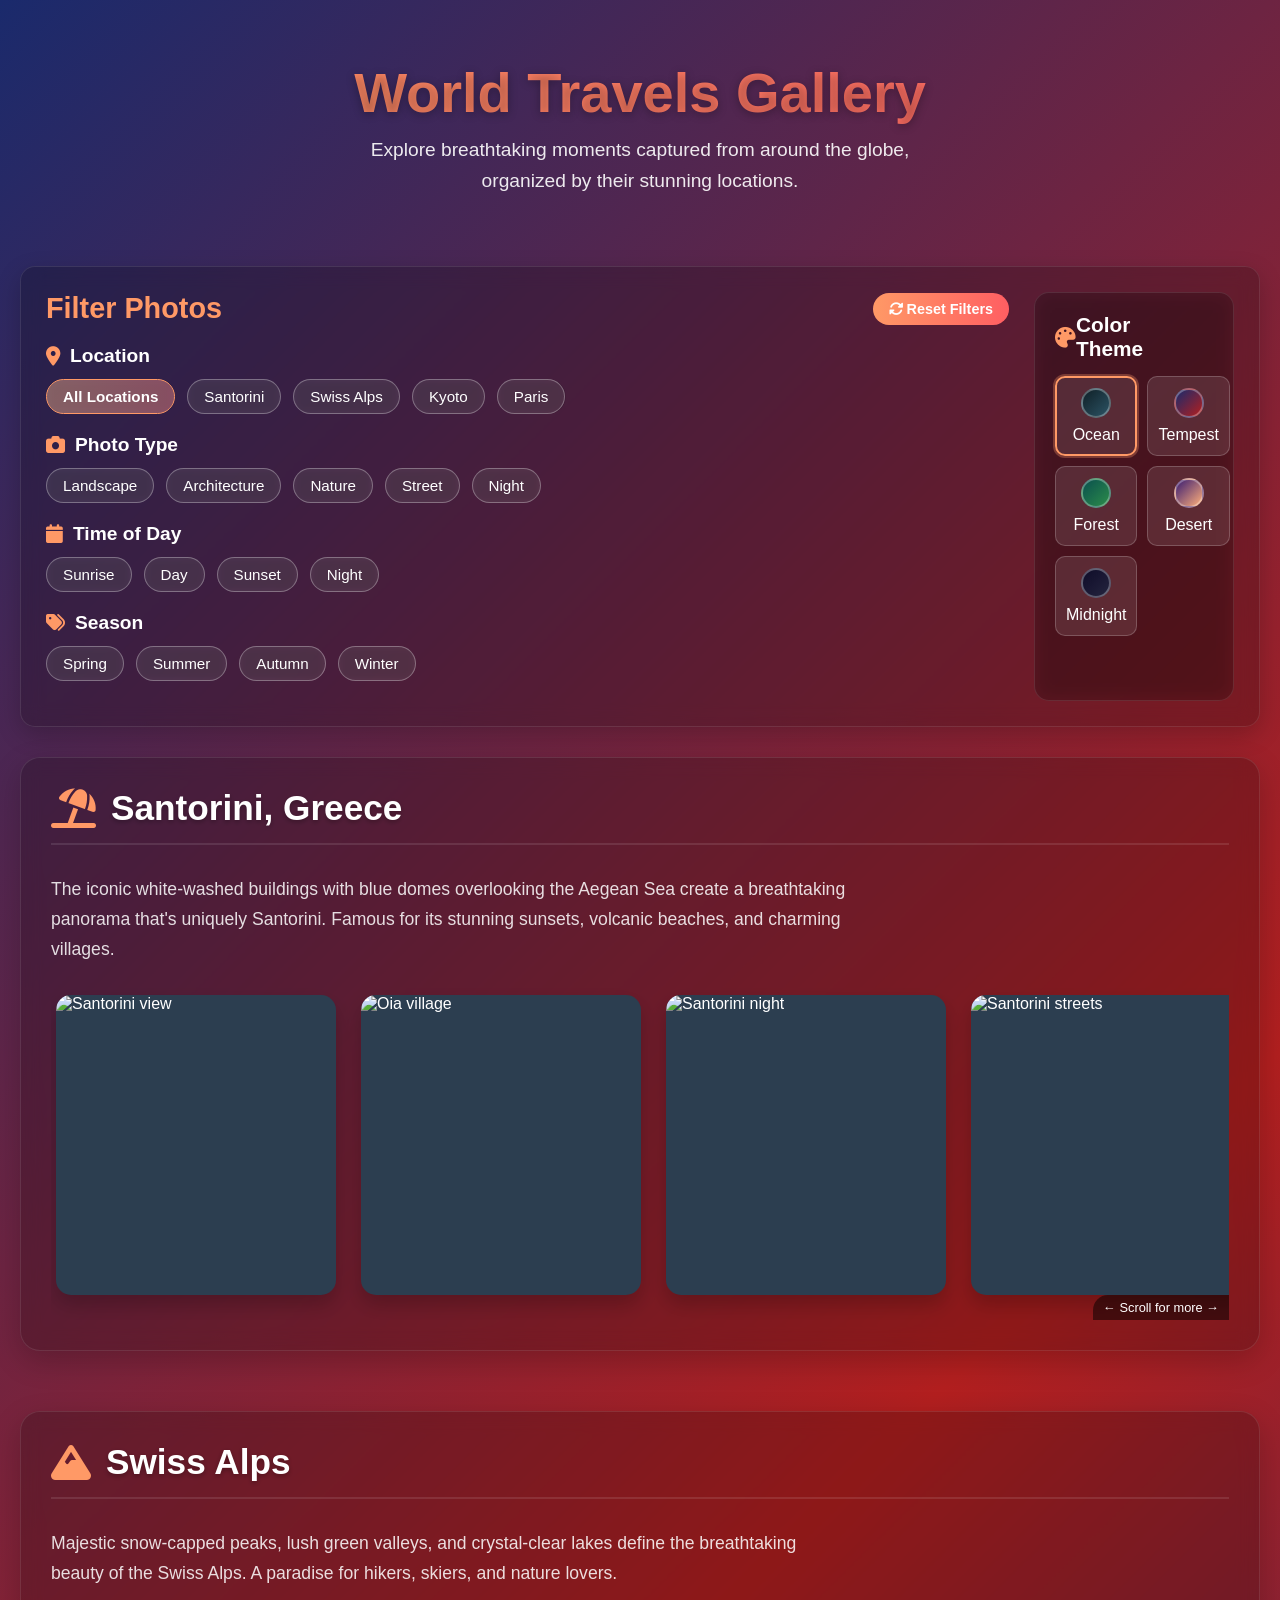
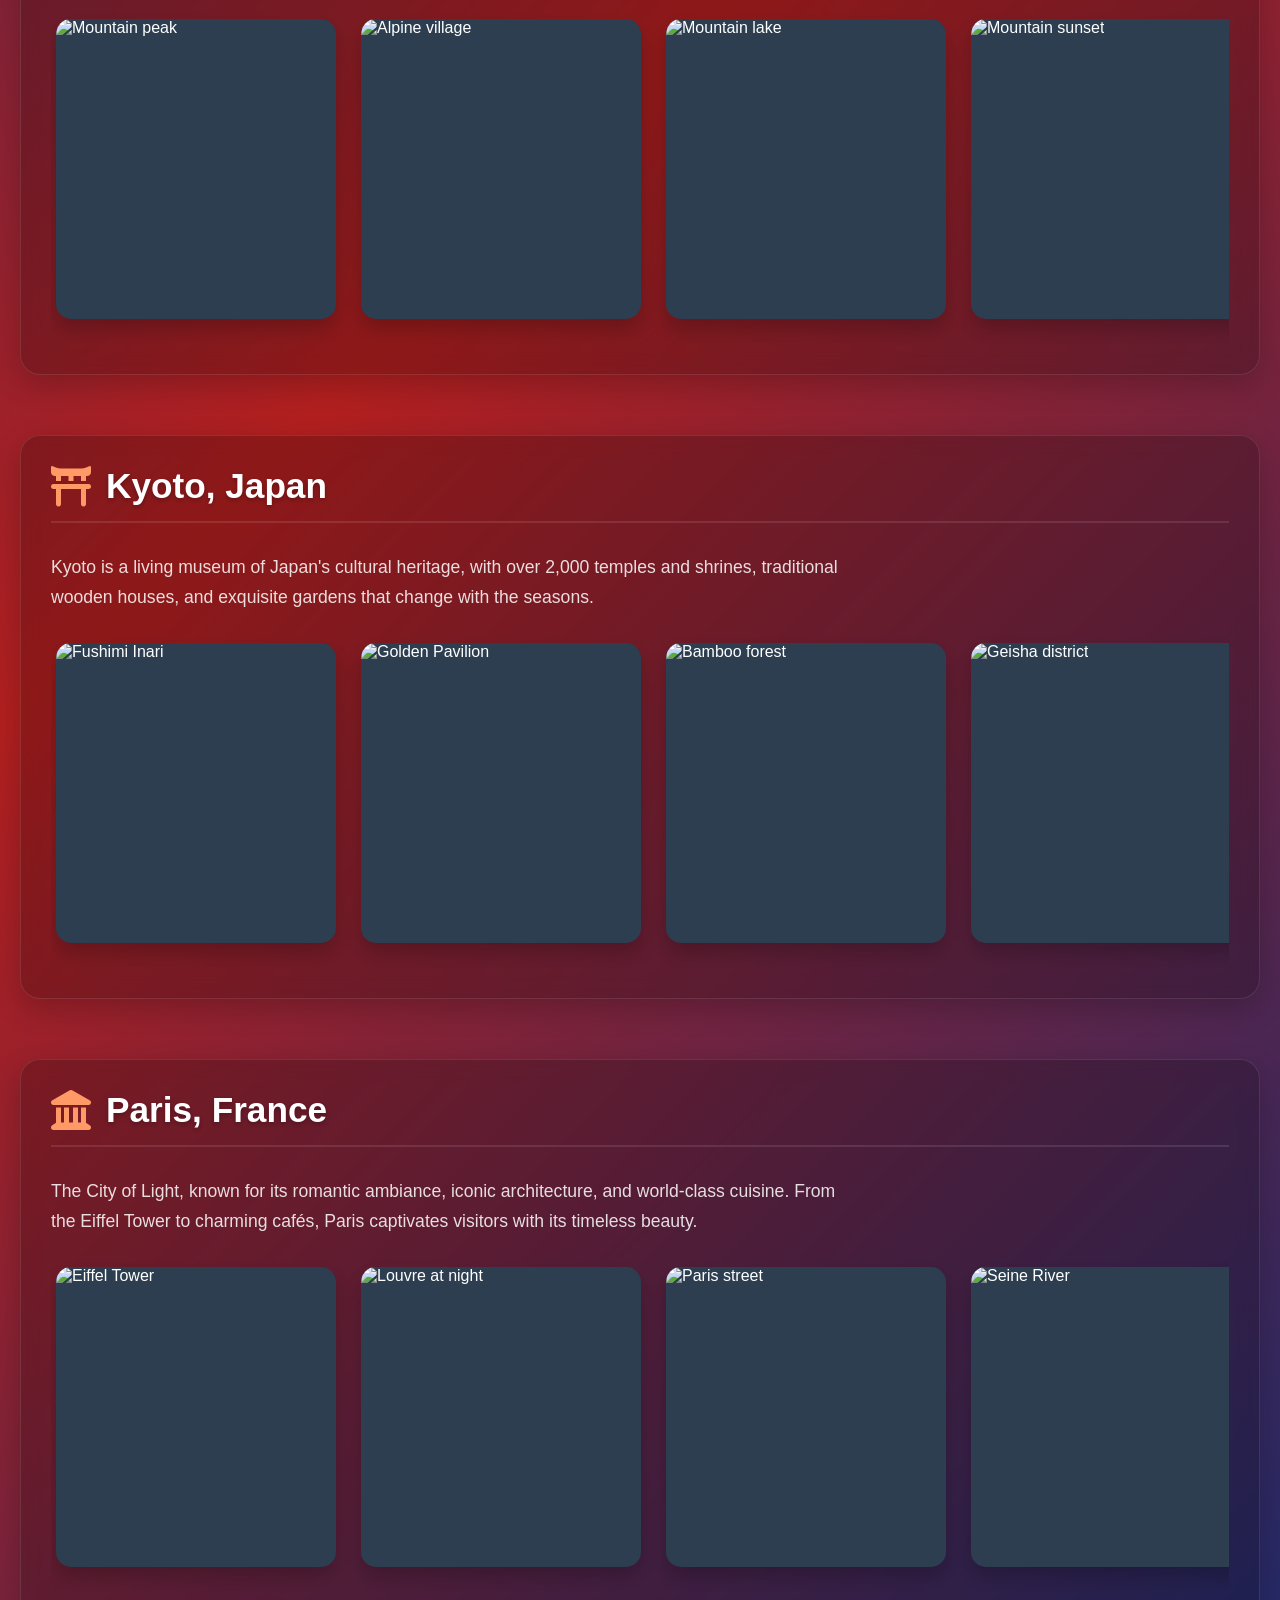
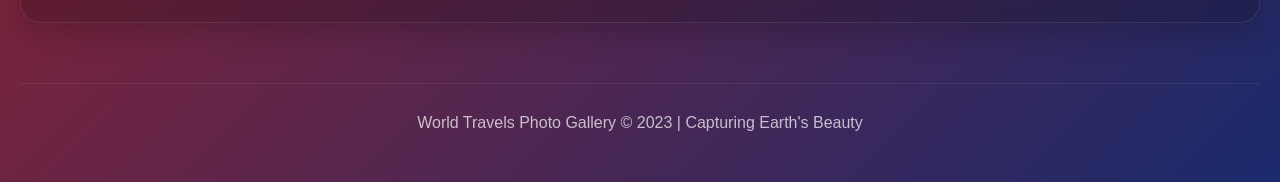
==== gallery.html @ e9b31f9f "Add files via upload" ====
<!DOCTYPE html>
<html lang="en">
<head>
    <meta charset="UTF-8">
    <meta name="viewport" content="width=device-width, initial-scale=1.0">
    <title>World Travels Photo Gallery</title>
    <link rel="stylesheet" href="https://cdnjs.cloudflare.com/ajax/libs/font-awesome/6.4.0/css/all.min.css">
    <style>
        * {
            margin: 0;
            padding: 0;
            box-sizing: border-box;
            font-family: 'Segoe UI', Tahoma, Geneva, Verdana, sans-serif;
        }
        
        body {
            background: linear-gradient(135deg, #1a2a6c, #b21f1f, #1a2a6c);
            color: #fff;
            min-height: 100vh;
            padding: 20px;
            transition: background 0.5s ease;
        }
        
        .container {
            max-width: 1400px;
            margin: 0 auto;
        }
        
        header {
            text-align: center;
            padding: 40px 0;
            position: relative;
        }
        
        h1 {
            font-size: 3.5rem;
            text-shadow: 0 2px 10px rgba(0,0,0,0.3);
            margin-bottom: 10px;
            background: linear-gradient(to right, #ff9966, #ff5e62);
            -webkit-background-clip: text;
            background-clip: text;
            color: transparent;
            transition: background 0.5s ease;
        }
        
        .subtitle {
            font-size: 1.2rem;
            opacity: 0.9;
            max-width: 600px;
            margin: 0 auto 30px;
            line-height: 1.6;
        }
        
        .filter-panel {
            background: rgba(0, 0, 0, 0.2);
            border-radius: 15px;
            padding: 25px;
            margin-bottom: 30px;
            backdrop-filter: blur(10px);
            box-shadow: 0 8px 25px rgba(0,0,0,0.2);
            border: 1px solid rgba(255,255,255,0.1);
            display: grid;
            grid-template-columns: 1fr auto;
            gap: 25px;
        }
        
        .filter-header {
            display: flex;
            justify-content: space-between;
            align-items: center;
            margin-bottom: 20px;
            grid-column: 1 / -1;
        }
        
        .filter-header h2 {
            font-size: 1.8rem;
            color: #ff9966;
            transition: color 0.5s ease;
        }
        
        .reset-btn {
            background: linear-gradient(to right, #ff9966, #ff5e62);
            border: none;
            color: white;
            padding: 8px 16px;
            border-radius: 20px;
            cursor: pointer;
            transition: all 0.3s ease;
            font-size: 0.9rem;
            font-weight: 600;
            transition: background 0.5s ease;
        }
        
        .reset-btn:hover {
            transform: translateY(-2px);
            box-shadow: 0 5px 15px rgba(0,0,0,0.2);
        }
        
        .filter-group {
            margin-bottom: 20px;
        }
        
        .filter-group h3 {
            font-size: 1.2rem;
            margin-bottom: 12px;
            display: flex;
            align-items: center;
        }
        
        .filter-group h3 i {
            margin-right: 10px;
            color: #ff9966;
            transition: color 0.5s ease;
        }
        
        .filter-options {
            display: flex;
            flex-wrap: wrap;
            gap: 12px;
        }
        
        .filter-btn {
            background: rgba(255, 255, 255, 0.1);
            border: 1px solid rgba(255, 255, 255, 0.3);
            color: white;
            padding: 8px 16px;
            border-radius: 20px;
            cursor: pointer;
            transition: all 0.3s ease;
            font-size: 0.95rem;
            backdrop-filter: blur(5px);
            position: relative;
            overflow: hidden;
        }
        
        .filter-btn::after {
            content: '';
            position: absolute;
            top: 0;
            left: 0;
            width: 100%;
            height: 100%;
            background: linear-gradient(to right, #ff9966, #ff5e62);
            opacity: 0;
            transition: opacity 0.3s ease;
            z-index: -1;
        }
        
        .filter-btn:hover {
            transform: translateY(-2px);
            box-shadow: 0 5px 15px rgba(0,0,0,0.2);
        }
        
        .filter-btn.active {
            background: rgba(255, 255, 255, 0.2);
            font-weight: 600;
            border: 1px solid #ff9966;
        }
        
        .filter-btn.active::after {
            opacity: 0.3;
        }
        
        .gallery-section {
            margin-bottom: 60px;
            background: rgba(0, 0, 0, 0.2);
            border-radius: 20px;
            padding: 30px;
            backdrop-filter: blur(10px);
            box-shadow: 0 10px 30px rgba(0,0,0,0.2);
            border: 1px solid rgba(255,255,255,0.1);
        }
        
        .section-header {
            display: flex;
            align-items: center;
            margin-bottom: 30px;
            padding-bottom: 15px;
            border-bottom: 2px solid rgba(255,255,255,0.1);
        }
        
        .location-icon {
            font-size: 2.5rem;
            margin-right: 15px;
            color: #ff9966;
            transition: color 0.5s ease;
        }
        
        .location-title {
            font-size: 2.2rem;
            font-weight: 600;
            text-shadow: 0 2px 5px rgba(0,0,0,0.3);
        }
        
        .location-description {
            font-size: 1.1rem;
            opacity: 0.85;
            line-height: 1.7;
            max-width: 800px;
            margin-bottom: 20px;
        }
        
        .gallery-container {
            position: relative;
        }
        
        .gallery-scroller {
            display: flex;
            overflow-x: auto;
            gap: 25px;
            padding: 10px 5px 25px;
            scrollbar-width: thin;
            scrollbar-color: rgba(255,255,255,0.3) transparent;
        }
        
        .gallery-scroller::-webkit-scrollbar {
            height: 8px;
        }
        
        .gallery-scroller::-webkit-scrollbar-thumb {
            background: rgba(255,255,255,0.3);
            border-radius: 4px;
        }
        
        .gallery-scroller::-webkit-scrollbar-track {
            background: transparent;
        }
        
        .scroll-hint {
            position: absolute;
            right: 0;
            bottom: 0;
            background: rgba(0,0,0,0.5);
            padding: 5px 10px;
            border-radius: 15px 0 0 0;
            font-size: 0.8rem;
            display: none;
            animation: pulse 2s infinite;
        }
        
        @keyframes pulse {
            0% { opacity: 0.5; }
            50% { opacity: 1; }
            100% { opacity: 0.5; }
        }
        
        .photo-card {
            border-radius: 15px;
            overflow: hidden;
            position: relative;
            box-shadow: 0 10px 20px rgba(0,0,0,0.2);
            transition: all 0.4s ease;
            height: 300px;
            min-width: 280px;
            background: #2c3e50;
            flex-shrink: 0;
        }
        
        .photo-card:hover {
            transform: translateY(-10px) scale(1.02);
            box-shadow: 0 15px 30px rgba(0,0,0,0.3);
        }
        
        .photo-card img {
            width: 100%;
            height: 100%;
            object-fit: cover;
            transition: transform 0.5s ease;
        }
        
        .photo-card:hover img {
            transform: scale(1.1);
        }
        
        .photo-info {
            position: absolute;
            bottom: 0;
            left: 0;
            right: 0;
            background: rgba(0, 0, 0, 0.7);
            padding: 15px;
            transform: translateY(100%);
            transition: transform 0.3s ease;
            backdrop-filter: blur(5px);
        }
        
        .photo-card:hover .photo-info {
            transform: translateY(0);
        }
        
        .photo-title {
            font-size: 1.2rem;
            margin-bottom: 5px;
            color: #ff9966;
            transition: color 0.5s ease;
        }
        
        .photo-date {
            font-size: 0.9rem;
            opacity: 0.8;
            margin-bottom: 8px;
        }
        
        .photo-tags {
            display: flex;
            flex-wrap: wrap;
            gap: 6px;
            margin-top: 8px;
        }
        
        .photo-tag {
            background: rgba(255, 153, 102, 0.2);
            padding: 4px 8px;
            border-radius: 12px;
            font-size: 0.8rem;
            transition: background 0.5s ease;
        }
        
        .empty-message {
            text-align: center;
            padding: 50px;
            font-size: 1.2rem;
            opacity: 0.7;
            grid-column: 1 / -1;
        }
        
        footer {
            text-align: center;
            padding: 30px 0;
            font-size: 1rem;
            opacity: 0.7;
            border-top: 1px solid rgba(255,255,255,0.1);
            margin-top: 40px;
        }
        
        /* Theme Control Styles */
        .theme-control {
            background: rgba(0, 0, 0, 0.15);
            border-radius: 15px;
            padding: 20px;
            backdrop-filter: blur(10px);
            border: 1px solid rgba(255,255,255,0.1);
            width: 200px;
        }
        
        .theme-header {
            display: flex;
            align-items: center;
            margin-bottom: 15px;
        }
        
        .theme-header h3 {
            font-size: 1.3rem;
            margin-right: 10px;
        }
        
        .theme-header i {
            color: #ff9966;
            font-size: 1.3rem;
            transition: color 0.5s ease;
        }
        
        .theme-options {
            display: grid;
            grid-template-columns: repeat(2, 1fr);
            gap: 10px;
        }
        
        .theme-btn {
            display: flex;
            flex-direction: column;
            align-items: center;
            justify-content: center;
            background: rgba(255, 255, 255, 0.1);
            border: 1px solid rgba(255, 255, 255, 0.2);
            border-radius: 10px;
            padding: 10px;
            cursor: pointer;
            transition: all 0.3s ease;
            height: 80px;
            text-align: center;
        }
        
        .theme-btn:hover {
            transform: translateY(-3px);
            box-shadow: 0 5px 15px rgba(0,0,0,0.2);
        }
        
        .theme-btn.active {
            border: 2px solid #ff9966;
            box-shadow: 0 0 0 2px rgba(255, 153, 102, 0.3);
        }
        
        .theme-preview {
            width: 30px;
            height: 30px;
            border-radius: 50%;
            margin-bottom: 8px;
            border: 2px solid rgba(255,255,255,0.3);
        }
        
        /* Theme Colors */
        .theme-tempest .theme-preview {
            background: linear-gradient(135deg, #1a2a6c, #b21f1f);
        }
        
        .theme-ocean .theme-preview {
            background: linear-gradient(135deg, #0f2027, #2c5364);
        }
        
        .theme-forest .theme-preview {
            background: linear-gradient(135deg, #0a504e, #2c8c4a);
        }
        
        .theme-desert .theme-preview {
            background: linear-gradient(135deg, #3a1c71, #ffaf7b);
        }
        
        .theme-midnight .theme-preview {
            background: linear-gradient(135deg, #0f0c29, #24243e);
        }
        
        /* Theme Styles */
        body.theme-ocean {
            background: linear-gradient(135deg, #0f2027, #203a43, #2c5364);
        }
        
        body.theme-ocean h1 {
            background: linear-gradient(to right, #2193b0, #6dd5ed);
            -webkit-background-clip: text;
            background-clip: text;
        }
        
        body.theme-ocean .reset-btn,
        body.theme-ocean .filter-btn.active,
        body.theme-ocean .theme-btn.active {
            background: linear-gradient(to right, #2193b0, #6dd5ed);
        }
        
        body.theme-ocean .location-icon,
        body.theme-ocean .photo-title,
        body.theme-ocean .filter-header h2,
        body.theme-ocean .filter-group h3 i,
        body.theme-ocean .theme-header i {
            color: #6dd5ed;
        }
        
        body.theme-ocean .photo-tag {
            background: rgba(33, 147, 176, 0.2);
        }
        
        body.theme-forest {
            background: linear-gradient(135deg, #0a504e, #1b6451, #2c8c4a);
        }
        
        body.theme-forest h1 {
            background: linear-gradient(to right, #56ab2f, #a8e063);
            -webkit-background-clip: text;
            background-clip: text;
        }
        
        body.theme-forest .reset-btn,
        body.theme-forest .filter-btn.active,
        body.theme-forest .theme-btn.active {
            background: linear-gradient(to right, #56ab2f, #a8e063);
        }
        
        body.theme-forest .location-icon,
        body.theme-forest .photo-title,
        body.theme-forest .filter-header h2,
        body.theme-forest .filter-group h3 i,
        body.theme-forest .theme-header i {
            color: #a8e063;
        }
        
        body.theme-forest .photo-tag {
            background: rgba(86, 171, 47, 0.2);
        }
        
        body.theme-desert {
            background: linear-gradient(135deg, #3a1c71, #d76d77, #ffaf7b);
        }
        
        body.theme-desert h1 {
            background: linear-gradient(to right, #d76d77, #ffaf7b);
            -webkit-background-clip: text;
            background-clip: text;
        }
        
        body.theme-desert .reset-btn,
        body.theme-desert .filter-btn.active,
        body.theme-desert .theme-btn.active {
            background: linear-gradient(to right, #d76d77, #ffaf7b);
        }
        
        body.theme-desert .location-icon,
        body.theme-desert .photo-title,
        body.theme-desert .filter-header h2,
        body.theme-desert .filter-group h3 i,
        body.theme-desert .theme-header i {
            color: #ffaf7b;
        }
        
        body.theme-desert .photo-tag {
            background: rgba(215, 109, 119, 0.2);
        }
        
        body.theme-midnight {
            background: linear-gradient(135deg, #0f0c29, #302b63, #24243e);
        }
        
        body.theme-midnight h1 {
            background: linear-gradient(to right, #8e2de2, #4a00e0);
            -webkit-background-clip: text;
            background-clip: text;
        }
        
        body.theme-midnight .reset-btn,
        body.theme-midnight .filter-btn.active,
        body.theme-midnight .theme-btn.active {
            background: linear-gradient(to right, #8e2de2, #4a00e0);
        }
        
        body.theme-midnight .location-icon,
        body.theme-midnight .photo-title,
        body.theme-midnight .filter-header h2,
        body.theme-midnight .filter-group h3 i,
        body.theme-midnight .theme-header i {
            color: #8e2de2;
        }
        
        body.theme-midnight .photo-tag {
            background: rgba(142, 45, 226, 0.2);
        }
        
        @media (max-width: 768px) {
            .gallery-grid {
                grid-template-columns: repeat(auto-fill, minmax(220px, 1fr));
            }
            
            h1 {
                font-size: 2.5rem;
            }
            
            .location-title {
                font-size: 1.8rem;
            }
            
            .filter-panel {
                grid-template-columns: 1fr;
            }
            
            .theme-control {
                width: 100%;
            }
        }
        
        @media (max-width: 480px) {
            .filter-options {
                flex-direction: column;
            }
            
            .filter-btn {
                width: 100%;
            }
            
            .theme-options {
                grid-template-columns: 1fr;
            }
        }
    </style>
</head>
<body class="theme-tempest">
    <div class="container">
        <header>
            <h1>World Travels Gallery</h1>
            <p class="subtitle">Explore breathtaking moments captured from around the globe, organized by their stunning locations.</p>
        </header>
        
        <div class="filter-panel">
            <div class="filter-content">
                <div class="filter-header">
                    <h2>Filter Photos</h2>
                    <button class="reset-btn" id="resetFilters">
                        <i class="fas fa-sync-alt"></i> Reset Filters
                    </button>
                </div>
                
                <div class="filter-group">
                    <h3><i class="fas fa-map-marker-alt"></i> Location</h3>
                    <div class="filter-options" id="locationFilters">
                        <button class="filter-btn active" data-filter="all">All Locations</button>
                        <button class="filter-btn" data-filter="santorini">Santorini</button>
                        <button class="filter-btn" data-filter="alps">Swiss Alps</button>
                        <button class="filter-btn" data-filter="kyoto">Kyoto</button>
                        <button class="filter-btn" data-filter="paris">Paris</button>
                    </div>
                </div>
                
                <div class="filter-group">
                    <h3><i class="fas fa-camera"></i> Photo Type</h3>
                    <div class="filter-options" id="typeFilters">
                        <button class="filter-btn" data-filter="landscape">Landscape</button>
                        <button class="filter-btn" data-filter="architecture">Architecture</button>
                        <button class="filter-btn" data-filter="nature">Nature</button>
                        <button class="filter-btn" data-filter="street">Street</button>
                        <button class="filter-btn" data-filter="night">Night</button>
                    </div>
                </div>
                
                <div class="filter-group">
                    <h3><i class="fas fa-calendar"></i> Time of Day</h3>
                    <div class="filter-options" id="timeFilters">
                        <button class="filter-btn" data-filter="sunrise">Sunrise</button>
                        <button class="filter-btn" data-filter="day">Day</button>
                        <button class="filter-btn" data-filter="sunset">Sunset</button>
                        <button class="filter-btn" data-filter="night">Night</button>
                    </div>
                </div>
                
                <div class="filter-group">
                    <h3><i class="fas fa-tags"></i> Season</h3>
                    <div class="filter-options" id="seasonFilters">
                        <button class="filter-btn" data-filter="spring">Spring</button>
                        <button class="filter-btn" data-filter="summer">Summer</button>
                        <button class="filter-btn" data-filter="autumn">Autumn</button>
                        <button class="filter-btn" data-filter="winter">Winter</button>
                    </div>
                </div>
            </div>
            
            <!-- Theme Control -->
            <div class="theme-control">
                <div class="theme-header">
                    <i class="fas fa-palette"></i>
                    <h3>Color Theme</h3>
                </div>
                <div class="theme-options">
                    <div class="theme-btn theme-ocean active" data-theme="ocean">
                        <div class="theme-preview"></div>
                        <span>Ocean</span>
                    </div>
                    <div class="theme-btn theme-tempest" data-theme="tempest">
                        <div class="theme-preview"></div>
                        <span>Tempest</span>
                    </div>
                    <div class="theme-btn theme-forest" data-theme="forest">
                        <div class="theme-preview"></div>
                        <span>Forest</span>
                    </div>
                    <div class="theme-btn theme-desert" data-theme="desert">
                        <div class="theme-preview"></div>
                        <span>Desert</span>
                    </div>
                    <div class="theme-btn theme-midnight" data-theme="midnight">
                        <div class="theme-preview"></div>
                        <span>Midnight</span>
                    </div>
                </div>
            </div>
        </div>
        
        <main>
            <!-- Santorini Section -->
            <section class="gallery-section" id="santorini">
                <div class="section-header">
                    <i class="fas fa-umbrella-beach location-icon"></i>
                    <h2 class="location-title">Santorini, Greece</h2>
                </div>
                <p class="location-description">The iconic white-washed buildings with blue domes overlooking the Aegean Sea create a breathtaking panorama that's uniquely Santorini. Famous for its stunning sunsets, volcanic beaches, and charming villages.</p>
                
                <div class="gallery-container">
                    <div class="gallery-scroller">
                        <div class="photo-card" data-location="santorini" data-type="landscape" data-time="sunset" data-season="summer">
                            <img src="https://images.unsplash.com/photo-1536816579748-4ecb3f03d72a?ixlib=rb-4.0.3&auto=format&fit=crop&w=800&q=80" alt="Santorini view">
                            <div class="photo-info">
                                <h3 class="photo-title">Caldera View</h3>
                                <p class="photo-date">June 12, 2023</p>
                                <div class="photo-tags">
                                    <span class="photo-tag">Landscape</span>
                                    <span class="photo-tag">Sunset</span>
                                    <span class="photo-tag">Summer</span>
                                </div>
                            </div>
                        </div>
                        
                        <div class="photo-card" data-location="santorini" data-type="architecture" data-time="day" data-season="summer">
                            <img src="https://images.unsplash.com/photo-1507501336603-6e31db2be093?ixlib=rb-4.0.3&auto=format&fit=crop&w=800&q=80" alt="Oia village">
                            <div class="photo-info">
                                <h3 class="photo-title">Oia Village</h3>
                                <p class="photo-date">June 13, 2023</p>
                                <div class="photo-tags">
                                    <span class="photo-tag">Architecture</span>
                                    <span class="photo-tag">Day</span>
                                    <span class="photo-tag">Summer</span>
                                </div>
                            </div>
                        </div>
                        
                        <div class="photo-card" data-location="santorini" data-type="landscape" data-time="night" data-season="summer">
                            <img src="https://images.unsplash.com/photo-1565772838491-cbeb32f6a389?ixlib=rb-4.0.3&auto=format&fit=crop&w=800&q=80" alt="Santorini night">
                            <div class="photo-info">
                                <h3 class="photo-title">Night Lights</h3>
                                <p class="photo-date">June 14, 2023</p>
                                <div class="photo-tags">
                                    <span class="photo-tag">Landscape</span>
                                    <span class="photo-tag">Night</span>
                                    <span class="photo-tag">Summer</span>
                                </div>
                            </div>
                        </div>
                        
                        <div class="photo-card" data-location="santorini" data-type="street" data-time="day" data-season="summer">
                            <img src="https://images.unsplash.com/photo-1570077188670-e3a8d69ac5ff?ixlib=rb-4.0.3&auto=format&fit=crop&w=800&q=80" alt="Santorini streets">
                            <div class="photo-info">
                                <h3 class="photo-title">Blue Domes</h3>
                                <p class="photo-date">June 15, 2023</p>
                                <div class="photo-tags">
                                    <span class="photo-tag">Street</span>
                                    <span class="photo-tag">Day</span>
                                    <span class="photo-tag">Summer</span>
                                </div>
                            </div>
                        </div>
                        
                        <div class="photo-card" data-location="santorini" data-type="landscape" data-time="sunset" data-season="summer">
                            <img src="https://images.unsplash.com/photo-1591273536204-112b3d1bcd9e?ixlib=rb-4.0.3&auto=format&fit=crop&w=800&q=80" alt="Santorini sunset">
                            <div class="photo-info">
                                <h3 class="photo-title">Golden Hour</h3>
                                <p class="photo-date">June 16, 2023</p>
                                <div class="photo-tags">
                                    <span class="photo-tag">Landscape</span>
                                    <span class="photo-tag">Sunset</span>
                                    <span class="photo-tag">Summer</span>
                                </div>
                            </div>
                        </div>
                        
                        <div class="photo-card" data-location="santorini" data-type="nature" data-time="day" data-season="summer">
                            <img src="https://images.unsplash.com/photo-1580502304784-8985b7eb7260?ixlib=rb-4.0.3&auto=format&fit=crop&w=800&q=80" alt="Santorini beach">
                            <div class="photo-info">
                                <h3 class="photo-title">Red Beach</h3>
                                <p class="photo-date">June 17, 2023</p>
                                <div class="photo-tags">
                                    <span class="photo-tag">Nature</span>
                                    <span class="photo-tag">Day</span>
                                    <span class="photo-tag">Summer</span>
                                </div>
                            </div>
                        </div>
                    </div>
                    <div class="scroll-hint">← Scroll for more →</div>
                </div>
            </section>
            
            <!-- Swiss Alps Section -->
            <section class="gallery-section" id="alps">
                <div class="section-header">
                    <i class="fas fa-mountain location-icon"></i>
                    <h2 class="location-title">Swiss Alps</h2>
                </div>
                <p class="location-description">Majestic snow-capped peaks, lush green valleys, and crystal-clear lakes define the breathtaking beauty of the Swiss Alps. A paradise for hikers, skiers, and nature lovers.</p>
                
                <div class="gallery-container">
                    <div class="gallery-scroller">
                        <div class="photo-card" data-location="alps" data-type="nature" data-time="day" data-season="winter">
                            <img src="https://images.unsplash.com/photo-1511884642898-4c92249e20b6?ixlib=rb-4.0.3&auto=format&fit=crop&w=800&q=80" alt="Mountain peak">
                            <div class="photo-info">
                                <h3 class="photo-title">Jungfrau Peak</h3>
                                <p class="photo-date">January 3, 2023</p>
                                <div class="photo-tags">
                                    <span class="photo-tag">Nature</span>
                                    <span class="photo-tag">Day</span>
                                    <span class="photo-tag">Winter</span>
                                </div>
                            </div>
                        </div>
                        
                        <div class="photo-card" data-location="alps" data-type="architecture" data-time="sunrise" data-season="winter">
                            <img src="https://images.unsplash.com/photo-1528728329032-2972f65dfb3d?ixlib=rb-4.0.3&auto=format&fit=crop&w=800&q=80" alt="Alpine village">
                            <div class="photo-info">
                                <h3 class="photo-title">Alpine Village</h3>
                                <p class="photo-date">January 4, 2023</p>
                                <div class="photo-tags">
                                    <span class="photo-tag">Architecture</span>
                                    <span class="photo-tag">Sunrise</span>
                                    <span class="photo-tag">Winter</span>
                                </div>
                            </div>
                        </div>
                        
                        <div class="photo-card" data-location="alps" data-type="landscape" data-time="day" data-season="summer">
                            <img src="https://images.unsplash.com/photo-1506905925346-21bda4d32df4?ixlib=rb-4.0.3&auto=format&fit=crop&w=800&q=80" alt="Mountain lake">
                            <div class="photo-info">
                                <h3 class="photo-title">Lake Reflection</h3>
                                <p class="photo-date">August 5, 2023</p>
                                <div class="photo-tags">
                                    <span class="photo-tag">Landscape</span>
                                    <span class="photo-tag">Day</span>
                                    <span class="photo-tag">Summer</span>
                                </div>
                            </div>
                        </div>
                        
                        <div class="photo-card" data-location="alps" data-type="nature" data-time="sunset" data-season="summer">
                            <img src="https://images.unsplash.com/photo-1519681393784-d120267933ba?ixlib=rb-4.0.3&auto=format&fit=crop&w=800&q=80" alt="Mountain sunset">
                            <div class="photo-info">
                                <h3 class="photo-title">Alpine Sunset</h3>
                                <p class="photo-date">August 6, 2023</p>
                                <div class="photo-tags">
                                    <span class="photo-tag">Nature</span>
                                    <span class="photo-tag">Sunset</span>
                                    <span class="photo-tag">Summer</span>
                                </div>
                            </div>
                        </div>
                    </div>
                </div>
            </section>
            
            <!-- Kyoto Section -->
            <section class="gallery-section" id="kyoto">
                <div class="section-header">
                    <i class="fas fa-torii-gate location-icon"></i>
                    <h2 class="location-title">Kyoto, Japan</h2>
                </div>
                <p class="location-description">Kyoto is a living museum of Japan's cultural heritage, with over 2,000 temples and shrines, traditional wooden houses, and exquisite gardens that change with the seasons.</p>
                
                <div class="gallery-container">
                    <div class="gallery-scroller">
                        <div class="photo-card" data-location="kyoto" data-type="architecture" data-time="day" data-season="spring">
                            <img src="https://images.unsplash.com/photo-1545569341-9eb8b30979d9?ixlib=rb-4.0.3&auto=format&fit=crop&w=800&q=80" alt="Fushimi Inari">
                            <div class="photo-info">
                                <h3 class="photo-title">Fushimi Inari</h3>
                                <p class="photo-date">April 10, 2023</p>
                                <div class="photo-tags">
                                    <span class="photo-tag">Architecture</span>
                                    <span class="photo-tag">Day</span>
                                    <span class="photo-tag">Spring</span>
                                </div>
                            </div>
                        </div>
                        
                        <div class="photo-card" data-location="kyoto" data-type="architecture" data-time="day" data-season="autumn">
                            <img src="https://images.unsplash.com/photo-1593692909680-1e6a16a70982?ixlib=rb-4.0.3&auto=format&fit=crop&w=800&q=80" alt="Golden Pavilion">
                            <div class="photo-info">
                                <h3 class="photo-title">Kinkaku-ji</h3>
                                <p class="photo-date">November 11, 2023</p>
                                <div class="photo-tags">
                                    <span class="photo-tag">Architecture</span>
                                    <span class="photo-tag">Day</span>
                                    <span class="photo-tag">Autumn</span>
                                </div>
                            </div>
                        </div>
                        
                        <div class="photo-card" data-location="kyoto" data-type="nature" data-time="day" data-season="spring">
                            <img src="https://images.unsplash.com/photo-1542662565-7e4b66bae529?ixlib=rb-4.0.3&auto=format&fit=crop&w=800&q=80" alt="Bamboo forest">
                            <div class="photo-info">
                                <h3 class="photo-title">Arashiyama Bamboo</h3>
                                <p class="photo-date">April 12, 2023</p>
                                <div class="photo-tags">
                                    <span class="photo-tag">Nature</span>
                                    <span class="photo-tag">Day</span>
                                    <span class="photo-tag">Spring</span>
                                </div>
                            </div>
                        </div>
                        
                        <div class="photo-card" data-location="kyoto" data-type="street" data-time="night" data-season="spring">
                            <img src="https://images.unsplash.com/photo-1576675466969-38eeae4b41d3?ixlib=rb-4.0.3&auto=format&fit=crop&w=800&q=80" alt="Geisha district">
                            <div class="photo-info">
                                <h3 class="photo-title">Gion District</h3>
                                <p class="photo-date">April 13, 2023</p>
                                <div class="photo-tags">
                                    <span class="photo-tag">Street</span>
                                    <span class="photo-tag">Night</span>
                                    <span class="photo-tag">Spring</span>
                                </div>
                            </div>
                        </div>
                        
                        <div class="photo-card" data-location="kyoto" data-type="nature" data-time="day" data-season="winter">
                            <img src="https://images.unsplash.com/photo-1513407030348-c983a97b98d8?ixlib=rb-4.0.3&auto=format&fit=crop&w=800&q=80" alt="Snow temple">
                            <div class="photo-info">
                                <h3 class="photo-title">Snow Temple</h3>
                                <p class="photo-date">January 15, 2023</p>
                                <div class="photo-tags">
                                    <span class="photo-tag">Nature</span>
                                    <span class="photo-tag">Day</span>
                                    <span class="photo-tag">Winter</span>
                                </div>
                            </div>
                        </div>
                    </div>
                </div>
            </section>
            
            <!-- Paris Section -->
            <section class="gallery-section" id="paris">
                <div class="section-header">
                    <i class="fas fa-landmark location-icon"></i>
                    <h2 class="location-title">Paris, France</h2>
                </div>
                <p class="location-description">The City of Light, known for its romantic ambiance, iconic architecture, and world-class cuisine. From the Eiffel Tower to charming cafés, Paris captivates visitors with its timeless beauty.</p>
                
                <div class="gallery-container">
                    <div class="gallery-scroller">
                        <div class="photo-card" data-location="paris" data-type="architecture" data-time="day" data-season="spring">
                            <img src="https://images.unsplash.com/photo-1502602898657-3e91760cbb34?ixlib=rb-4.0.3&auto=format&fit=crop&w=800&q=80" alt="Eiffel Tower">
                            <div class="photo-info">
                                <h3 class="photo-title">Eiffel Tower</h3>
                                <p class="photo-date">May 3, 2023</p>
                                <div class="photo-tags">
                                    <span class="photo-tag">Architecture</span>
                                    <span class="photo-tag">Day</span>
                                    <span class="photo-tag">Spring</span>
                                </div>
                            </div>
                        </div>
                        
                        <div class="photo-card" data-location="paris" data-type="architecture" data-time="night" data-season="summer">
                            <img src="https://images.unsplash.com/photo-1431274172761-fca41d930114?ixlib=rb-4.0.3&auto=format&fit=crop&w=800&q=80" alt="Louvre at night">
                            <div class="photo-info">
                                <h3 class="photo-title">Louvre by Night</h3>
                                <p class="photo-date">July 15, 2023</p>
                                <div class="photo-tags">
                                    <span class="photo-tag">Architecture</span>
                                    <span class="photo-tag">Night</span>
                                    <span class="photo-tag">Summer</span>
                                </div>
                            </div>
                        </div>
                        
                        <div class="photo-card" data-location="paris" data-type="street" data-time="day" data-season="autumn">
                            <img src="https://images.unsplash.com/photo-1499856871958-5b9627545d1a?ixlib=rb-4.0.3&auto=format&fit=crop&w=800&q=80" alt="Paris street">
                            <div class="photo-info">
                                <h3 class="photo-title">Montmartre Streets</h3>
                                <p class="photo-date">October 22, 2023</p>
                                <div class="photo-tags">
                                    <span class="photo-tag">Street</span>
                                    <span class="photo-tag">Day</span>
                                    <span class="photo-tag">Autumn</span>
                                </div>
                            </div>
                        </div>
                        
                        <div class="photo-card" data-location="paris" data-type="landscape" data-time="sunset" data-season="summer">
                            <img src="https://images.unsplash.com/photo-1503917988258-f87a78e3c995?ixlib=rb-4.0.3&auto=format&fit=crop&w=800&q=80" alt="Seine River">
                            <div class="photo-info">
                                <h3 class="photo-title">Seine Sunset</h3>
                                <p class="photo-date">August 8, 2023</p>
                                <div class="photo-tags">
                                    <span class="photo-tag">Landscape</span>
                                    <span class="photo-tag">Sunset</span>
                                    <span class="photo-tag">Summer</span>
                                </div>
                            </div>
                        </div>
                    </div>
                </div>
            </section>
        </main>
        
        <footer>
            <p>World Travels Photo Gallery &copy; 2023 | Capturing Earth's Beauty</p>
        </footer>
    </div>

    <script>
        // Filtering functionality
        document.addEventListener('DOMContentLoaded', function() {
            // Get all filter buttons
            const filterButtons = document.querySelectorAll('.filter-btn');
            const resetBtn = document.getElementById('resetFilters');
            const photoCards = document.querySelectorAll('.photo-card');
            const gallerySections = document.querySelectorAll('.gallery-section');
            const galleryScrollers = document.querySelectorAll('.gallery-scroller');
            const scrollHints = document.querySelectorAll('.scroll-hint');
            
            // Store active filters
            let activeFilters = {
                location: 'all',
                type: [],
                time: [],
                season: []
            };
            
            // Show scroll hint if content overflows
            function checkOverflow() {
                galleryScrollers.forEach((scroller, index) => {
                    if (scroller.scrollWidth > scroller.clientWidth) {
                        if (scrollHints[index]) {
                            scrollHints[index].style.display = 'block';
                        }
                    } else {
                        if (scrollHints[index]) {
                            scrollHints[index].style.display = 'none';
                        }
                    }
                });
            }
            
            // Initial check
            checkOverflow();
            
            // Re-check on window resize
            window.addEventListener('resize', checkOverflow);
            
            // Apply filters when button is clicked
            filterButtons.forEach(button => {
                button.addEventListener('click', function() {
                    const filterType = this.closest('.filter-options').id.replace('Filters', '');
                    const filterValue = this.getAttribute('data-filter');
                    
                    // Handle location filter differently
                    if (filterType === 'location') {
                        // Remove active class from all location buttons
                        document.querySelectorAll(`#${filterType}Filters .filter-btn`).forEach(btn => {
                            btn.classList.remove('active');
                        });
                        // Add active class to clicked button
                        this.classList.add('active');
                        // Update active filter
                        activeFilters.location = filterValue;
                    } 
                    // For other filter types (multi-select)
                    else {
                        // Toggle active class
                        this.classList.toggle('active');
                        
                        // Update the activeFilters array
                        const index = activeFilters[filterType].indexOf(filterValue);
                        if (index > -1) {
                            // Remove filter
                            activeFilters[filterType].splice(index, 1);
                        } else {
                            // Add filter
                            activeFilters[filterType].push(filterValue);
                        }
                    }
                    
                    // Apply filters
                    applyFilters();
                });
            });
            
            // Reset all filters
            resetBtn.addEventListener('click', function() {
                // Reset active filters
                activeFilters = {
                    location: 'all',
                    type: [],
                    time: [],
                    season: []
                };
                
                // Reset UI - remove active class from all filter buttons
                filterButtons.forEach(btn => {
                    btn.classList.remove('active');
                });
                
                // Set "all" location as active
                document.querySelector('#locationFilters .filter-btn[data-filter="all"]').classList.add('active');
                
                // Apply filters (which will show everything)
                applyFilters();
            });
            
            // Function to apply all active filters
            function applyFilters() {
                let anyPhotoVisible = false;
                
                photoCards.forEach(card => {
                    const cardLocation = card.getAttribute('data-location');
                    const cardType = card.getAttribute('data-type');
                    const cardTime = card.getAttribute('data-time');
                    const cardSeason = card.getAttribute('data-season');
                    
                    // Check location filter
                    const locationMatch = activeFilters.location === 'all' || 
                                        cardLocation === activeFilters.location;
                    
                    // Check type filter (if any types are selected)
                    const typeMatch = activeFilters.type.length === 0 || 
                                     activeFilters.type.includes(cardType);
                    
                    // Check time filter
                    const timeMatch = activeFilters.time.length === 0 || 
                                     activeFilters.time.includes(cardTime);
                    
                    // Check season filter
                    const seasonMatch = activeFilters.season.length === 0 || 
                                       activeFilters.season.includes(cardSeason);
                    
                    // If all conditions are met, show the card, else hide it
                    if (locationMatch && typeMatch && timeMatch && seasonMatch) {
                        card.style.display = 'block';
                        anyPhotoVisible = true;
                    } else {
                        card.style.display = 'none';
                    }
                });
                
                // Show empty message if no photos are visible
                const emptyMessage = document.querySelector('.empty-message');
                if (!anyPhotoVisible) {
                    if (!emptyMessage) {
                        const emptyMsg = document.createElement('div');
                        emptyMsg.className = 'empty-message';
                        emptyMsg.innerHTML = '<p>No photos match your selected filters. Try changing your filter criteria.</p>';
                        document.querySelector('main').appendChild(emptyMsg);
                    }
                } else if (emptyMessage) {
                    emptyMessage.remove();
                }
                
                // Show/hide sections based on whether they contain visible photos
                gallerySections.forEach(section => {
                    const sectionId = section.id;
                    const hasVisiblePhotos = Array.from(section.querySelectorAll('.photo-card')).some(card => 
                        card.style.display !== 'none'
                    );
                    
                    section.style.display = hasVisiblePhotos ? 'block' : 'none';
                });
                
                // Re-check overflow after filtering
                setTimeout(checkOverflow, 100);
            }
            
            // Theme switching functionality
            const themeButtons = document.querySelectorAll('.theme-btn');
            
            themeButtons.forEach(button => {
                button.addEventListener('click', function() {
                    const theme = this.getAttribute('data-theme');
                    
                    // Update active button
                    themeButtons.forEach(btn => btn.classList.remove('active'));
                    this.classList.add('active');
                    
                    // Apply theme
                    document.body.className = `theme-${theme}`;
                    
                    // Save to localStorage
                    localStorage.setItem('galleryTheme', theme);
                });
            });
            
            // Load saved theme
            const savedTheme = localStorage.getItem('galleryTheme') || 'Tempest';
            document.body.className = `theme-${savedTheme}`;
            
            // Set active theme button
            themeButtons.forEach(button => {
                if (button.getAttribute('data-theme') === savedTheme) {
                    button.classList.add('active');
                }
            });
        });
    </script>
</body>
</html>
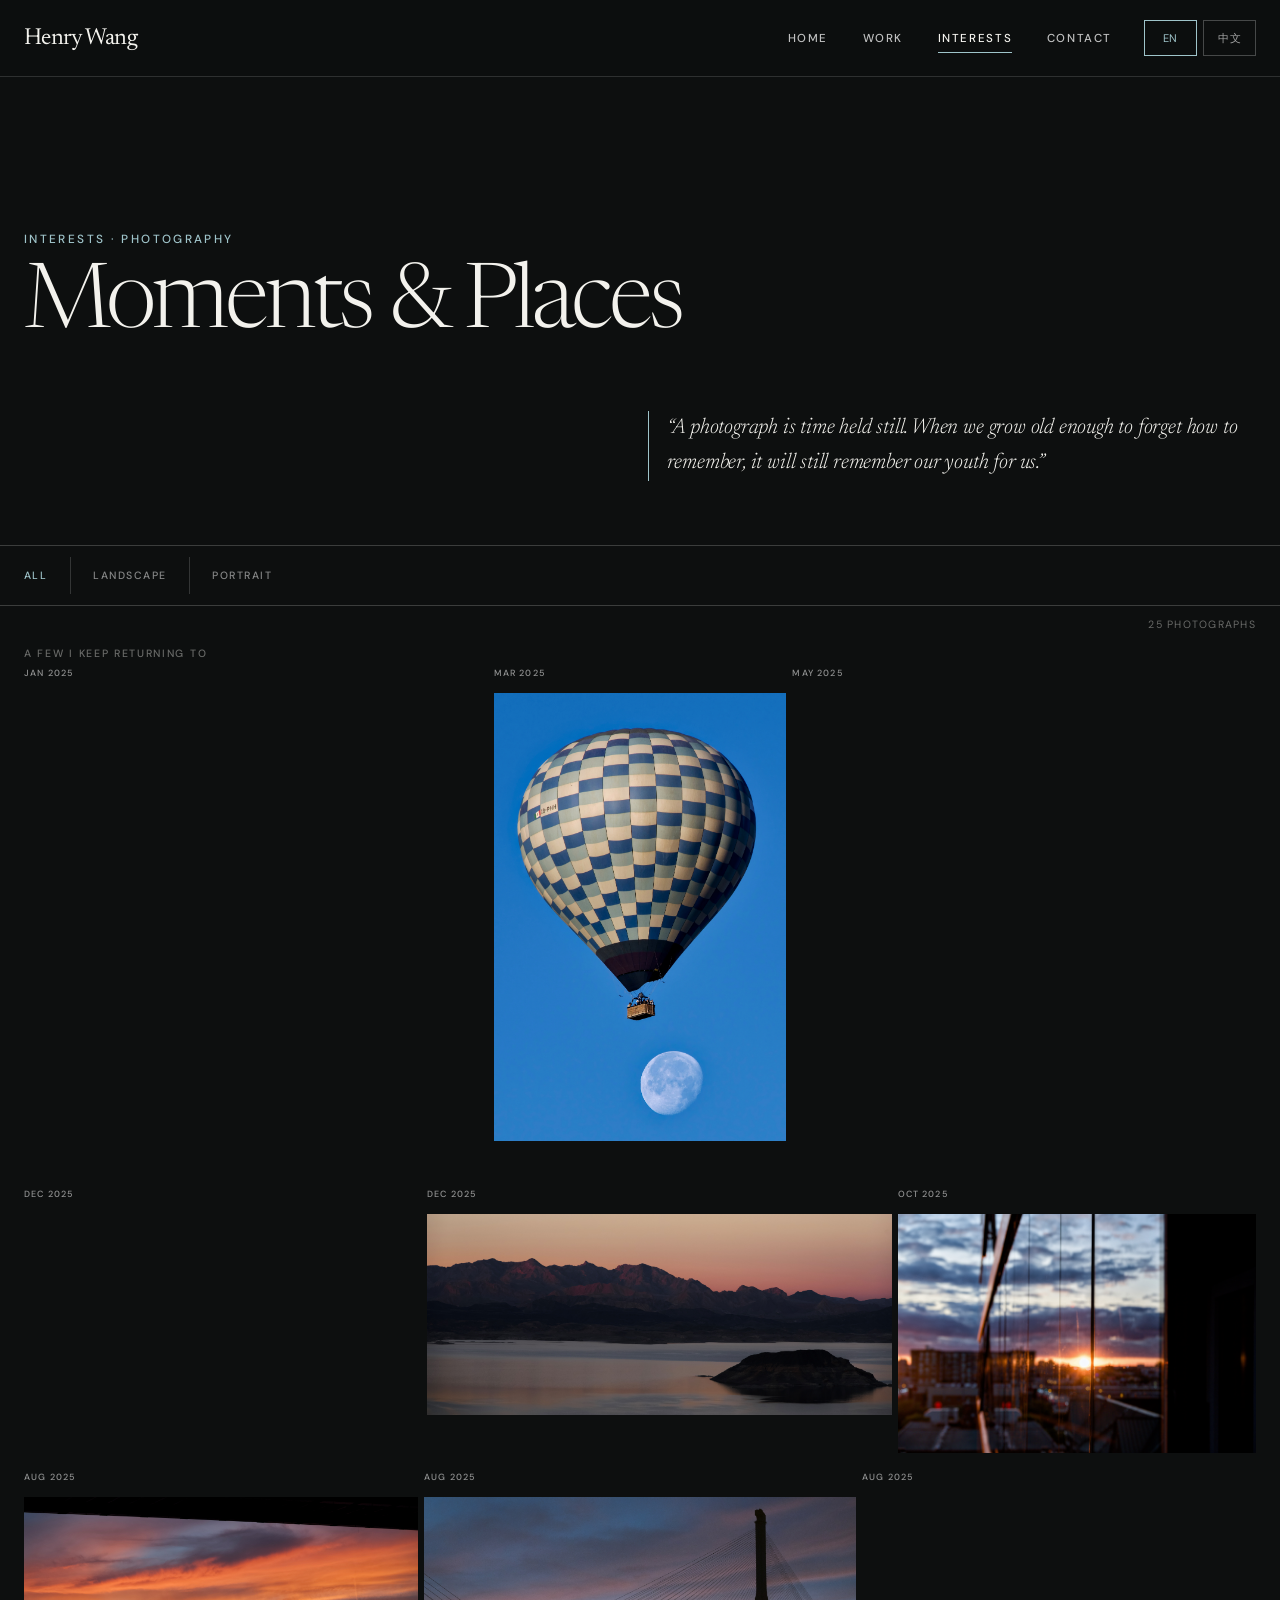
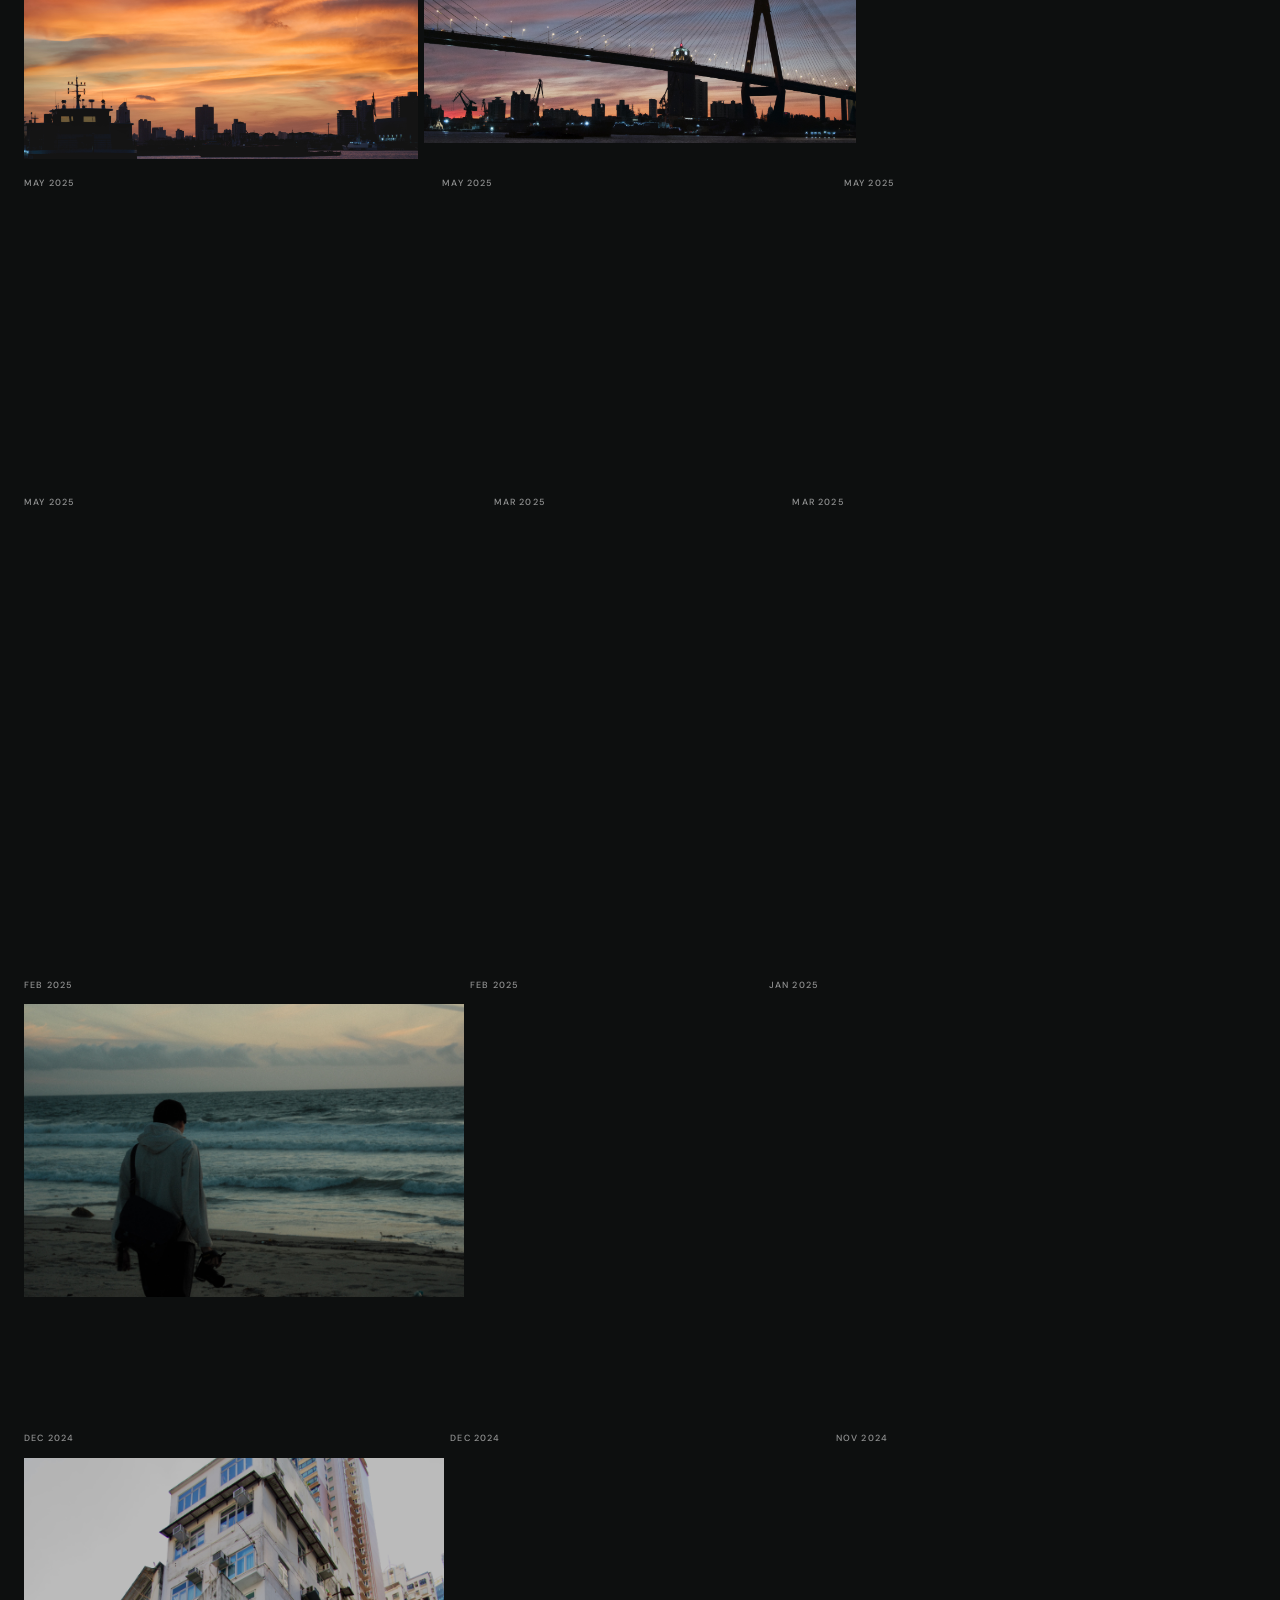
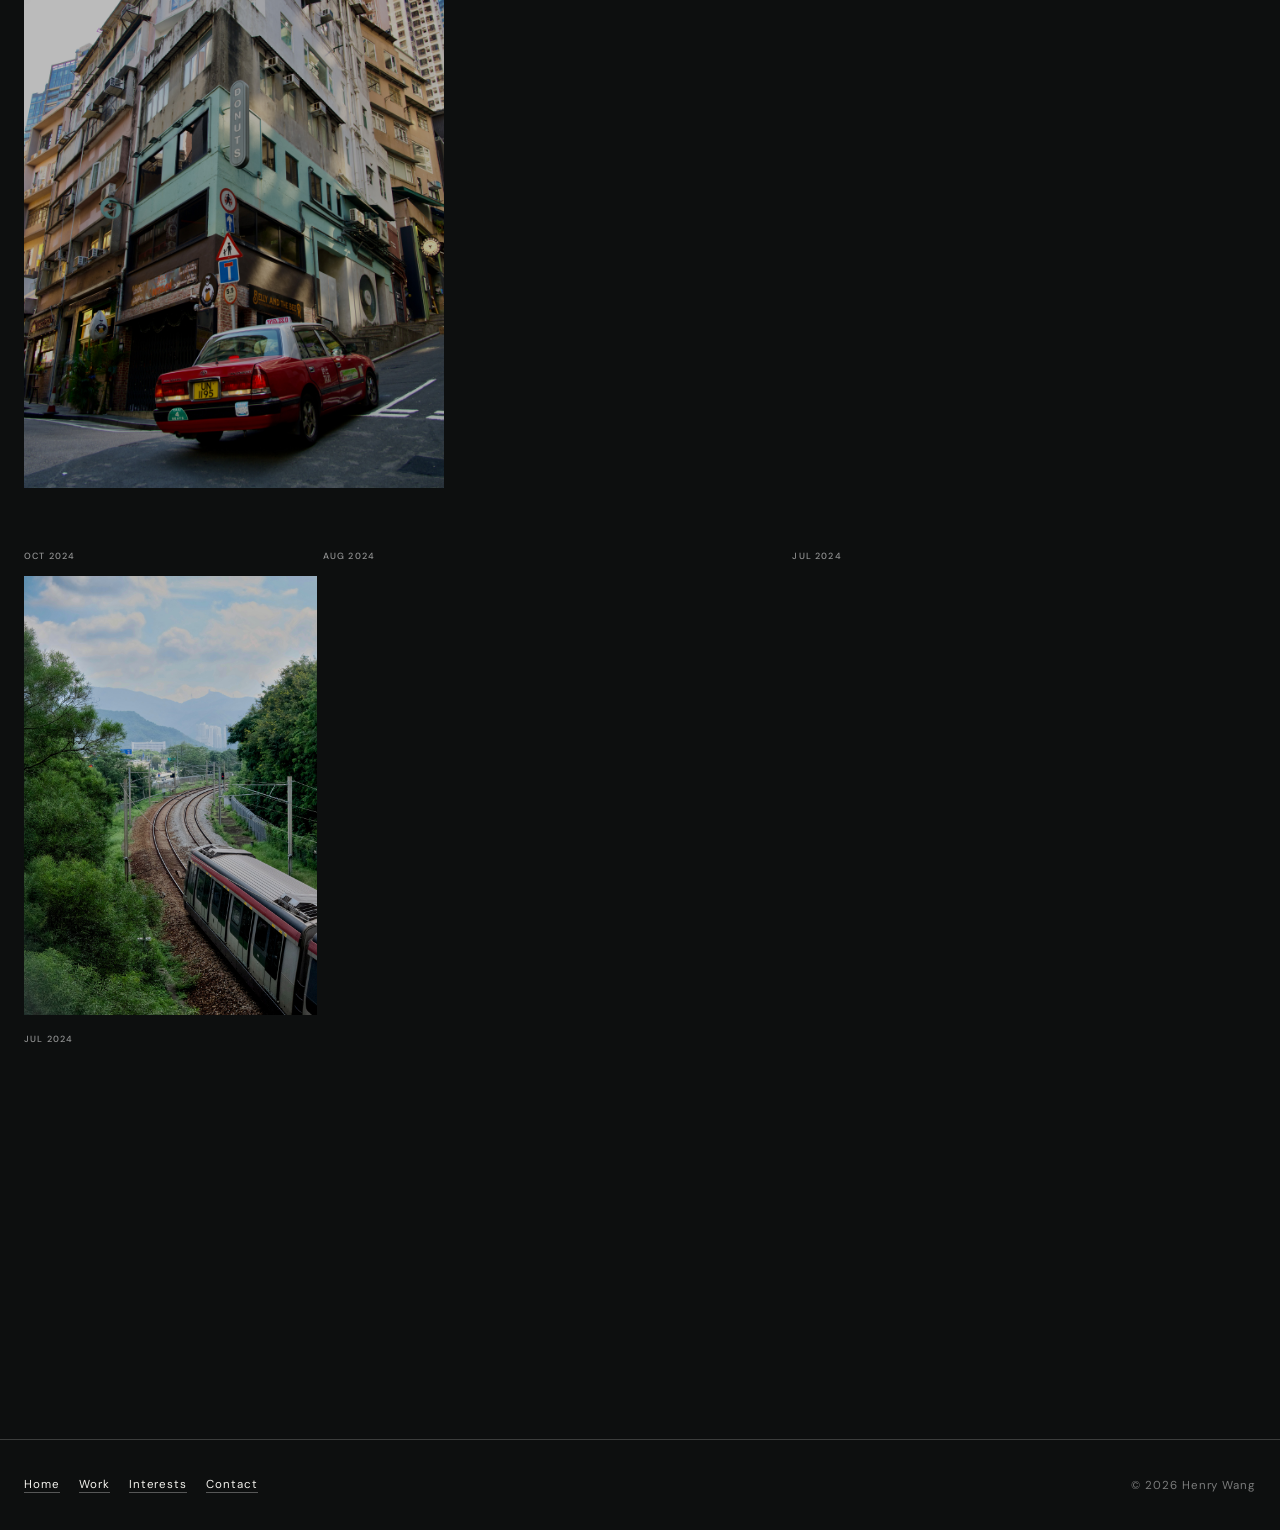
==== commit a7b2fb09: "Deploy updated portfolio gallery and kitchen" ====
--- a/gallery.html
+++ b/gallery.html
@@ -3,1162 +3,482 @@
 <head>
     <meta charset="UTF-8">
     <meta name="viewport" content="width=device-width, initial-scale=1.0">
-    <title>World Travels Photo Gallery</title>
-    <link rel="stylesheet" href="https://cdnjs.cloudflare.com/ajax/libs/font-awesome/6.4.0/css/all.min.css">
+    <meta name="color-scheme" content="dark">
+    <title>Photography Gallery | Henry Wang</title>
+    <link rel="preconnect" href="https://fonts.googleapis.com">
+    <link rel="preconnect" href="https://fonts.gstatic.com" crossorigin>
+    <link href="https://fonts.googleapis.com/css2?family=DM+Sans:wght@300;400;500;600&amp;family=Newsreader:opsz,wght@6..72,300;6..72,400;6..72,500&amp;display=swap" rel="stylesheet">
+    <link rel="stylesheet" href="css/subpage-shell.css">
     <style>
-        * {
-            margin: 0;
-            padding: 0;
-            box-sizing: border-box;
-            font-family: 'Segoe UI', Tahoma, Geneva, Verdana, sans-serif;
+        .gallery-intro { padding-bottom: clamp(2.75rem,5vw,4.5rem); }
+        .gallery-intro .page-title { max-width: 14ch; font-size: clamp(3.3rem,7vw,6.8rem); line-height: .92; letter-spacing: -.045em; }
+        .gallery-quote { max-width: 38rem; margin: clamp(2.25rem,5vw,4rem) 0 0 auto; padding-left: 1.1rem; border-left: 1px solid var(--cyan); }
+        .gallery-quote p { margin: 0; font-family: var(--serif); font-size: clamp(1.05rem,1.7vw,1.35rem); font-style: italic; font-weight: 300; line-height: 1.6; }
+        .gallery-quote footer { display: grid; gap: .25rem; margin-top: 1rem; color: var(--quiet); font-size: .7rem; font-style: normal; letter-spacing: .08em; }
+        .gallery-quote cite { color: rgba(255,255,255,.7); font-style: normal; }
+        .quote-note { color: var(--quiet); }
+        .gallery-controls { padding: .7rem 0; border-bottom: 1px solid var(--rule); }
+        .filter-row { display: flex; align-items: center; overflow-x: auto; scrollbar-width: none; }
+        .filter-row::-webkit-scrollbar { display: none; }
+        .filter-button { position: relative; flex: 0 0 auto; min-height: 2.35rem; padding: .35rem clamp(.75rem,2vw,1.4rem); border: 0; border-right: 1px solid rgba(255,255,255,.16); border-radius: 0; background: transparent; color: rgba(255,255,255,.5); font-size: .66rem; font-weight: 500; letter-spacing: .14em; text-transform: uppercase; white-space: nowrap; cursor: pointer; }
+        .filter-button:first-child { padding-left: 0; }
+        .filter-button:last-child { border-right: 0; }
+        .filter-button:hover { color: var(--off-white); }
+        .filter-button.is-active { color: var(--cyan); }
+        .filter-button.is-active::after { content: ""; position: absolute; left: clamp(.75rem,2vw,1.4rem); right: clamp(.75rem,2vw,1.4rem); bottom: -.72rem; height: 1px; background: var(--cyan); pointer-events: none; }
+        .filter-button:first-child.is-active::after { left: 0; }
+        .gallery-meta { display: flex; justify-content: flex-end; padding: .7rem 0 1rem; color: var(--quiet); font-size: .66rem; letter-spacing: .12em; text-transform: uppercase; }
+        .gallery-pinned { margin: 0 0 clamp(1.75rem,4vw,3rem); }
+        .gallery-pinned-heading { margin: 0 0 .55rem; color: var(--quiet); font-size: .66rem; font-weight: 500; letter-spacing: .16em; text-transform: uppercase; }
+        /* Gallery overview — balanced three-photo rows */
+        .gallery-pinned-grid, .gallery-row { display: grid; grid-template-columns: var(--row-columns,minmax(0,1fr) minmax(0,1fr) minmax(0,1fr)); gap: 6px; align-items: start; }
+        .gallery-chronology { display: grid; gap: clamp(.8rem,1.5vw,1.2rem); padding-bottom: clamp(4rem,7vw,6rem); }
+        .gallery-row-block { min-width: 0; }
+        .gallery-item { position: relative; min-width: 0; margin: 0; overflow: hidden; background: transparent; }
+        .gallery-photo-label { min-height: 1.25rem; margin: 0 0 .28rem; color: rgba(255,255,255,.55); font-size: .56rem; font-weight: 500; letter-spacing: .13em; line-height: 1.2; text-transform: uppercase; }
+        .gallery-image-button { position: relative; display: block; width: 100%; padding: 0; border: 0; border-radius: 0; overflow: hidden; background: transparent; cursor: zoom-in; }
+        .gallery-image-button img { display: block; width: 100%; height: auto; transform: scale(1); filter: brightness(1); transition: transform 220ms var(--ease-editorial), filter 180ms ease; }
+        .image-location { position: absolute; z-index: 1; left: .45rem; bottom: .42rem; max-width: calc(100% - .9rem); padding: .32rem .45rem; background: rgba(6,8,8,.68); color: rgba(255,255,255,.9); font-size: .6rem; font-weight: 500; letter-spacing: .08em; line-height: 1.35; text-align: left; text-transform: uppercase; opacity: 0; transform: translateY(2px); transition: opacity 160ms ease, transform 180ms ease; pointer-events: none; }
+        .image-location:empty { display: none; }
+        .gallery-image-button:hover img, .gallery-image-button:focus-visible img { filter: brightness(.93); transform: scale(1.003); }
+        .gallery-image-button:hover .image-location, .gallery-image-button:focus-visible .image-location { opacity: 1; transform: translateY(0); }
+
+        .lightbox { position: fixed; inset: 0; z-index: 100; display: grid; grid-template-columns: minmax(0,1fr) minmax(17rem,24rem); gap: clamp(1rem,3vw,3rem); align-items: center; padding: clamp(3.75rem,5vw,5rem) clamp(1rem,5vw,5rem) 6.6rem; background: rgba(4,5,5,.97); }
+        .lightbox[hidden] { display: none; }
+        .lightbox-figure { display: grid; place-items: center; min-width: 0; width: 100%; height: 100%; margin: 0; pointer-events: none; }
+        .lightbox-image { display: block; max-width: 100%; max-height: calc(100vh - 10.5rem); width: auto; height: auto; object-fit: contain; pointer-events: auto; }
+        .lightbox-information { align-self: center; padding: 1.5rem 0; border-top: 1px solid var(--rule); border-bottom: 1px solid var(--rule); }
+        .lightbox-location { margin: 0 0 .75rem; color: var(--cyan); font-size: .72rem; letter-spacing: .11em; line-height: 1.45; text-transform: uppercase; }
+        .lightbox-date { margin: 0 0 1.6rem; font-family: var(--serif); font-size: clamp(1.8rem,3vw,2.8rem); font-weight: 300; line-height: 1; }
+        .lightbox-comment { margin: 0 0 1.8rem; padding-left: .85rem; border-left: 1px solid var(--cyan); color: var(--muted); font-family: var(--serif); font-size: 1.02rem; font-style: italic; line-height: 1.55; }
+        .technical-list { display: grid; grid-template-columns: auto 1fr; gap: .65rem 1.1rem; margin: 0; color: var(--muted); font-size: .76rem; line-height: 1.45; }
+        .technical-list dt { color: var(--quiet); text-transform: uppercase; letter-spacing: .09em; }
+        .technical-list dd { margin: 0; color: rgba(255,255,255,.78); }
+        .lightbox-button { position: absolute; z-index: 2; display: grid; place-items: center; border: 1px solid rgba(255,255,255,.24); border-radius: 0; background: rgba(13,15,15,.5); color: rgba(255,255,255,.82); cursor: pointer; }
+        .lightbox-button:hover { border-color: rgba(255,255,255,.6); background: rgba(13,15,15,.82); color: white; }
+        .lightbox-close { top: 1rem; right: 1rem; width: 2.75rem; height: 2.75rem; font-size: 1.35rem; }
+        .lightbox-previous, .lightbox-next { top: 50%; width: 3rem; height: 3rem; transform: translateY(-50%); font-size: 1.7rem; }
+        .lightbox-previous { left: 1rem; }
+        .lightbox-next { right: 1rem; }
+        .lightbox-counter { position: absolute; left: 50%; bottom: 5.25rem; transform: translateX(-50%); color: rgba(255,255,255,.54); font-size: .68rem; letter-spacing: .14em; }
+        .lightbox-filmstrip { position: absolute; left: 50%; bottom: 1rem; display: flex; gap: 4px; width: min(760px,calc(100% - 8rem)); height: 3.55rem; padding: 0; overflow-x: auto; overflow-y: hidden; transform: translateX(-50%); scrollbar-width: none; overscroll-behavior-inline: contain; touch-action: pan-x; }
+        .lightbox-filmstrip::-webkit-scrollbar { display: none; }
+        .filmstrip-thumbnail { position: relative; flex: 0 0 auto; height: 3.5rem; aspect-ratio: 4 / 3; padding: 0; border: 1px solid transparent; border-radius: 0; overflow: hidden; background: transparent; opacity: .46; cursor: pointer; transition: border-color 160ms ease, opacity 160ms ease; }
+        .filmstrip-thumbnail:hover, .filmstrip-thumbnail:focus-visible { opacity: .82; }
+        .filmstrip-thumbnail.is-active { border-color: var(--cyan); opacity: 1; }
+        .filmstrip-thumbnail img { display: block; width: 100%; height: 100%; object-fit: cover; }
+
+        @media (max-width: 900px) {
+            .lightbox { grid-template-columns: 1fr; grid-template-rows: minmax(0,1fr) auto; gap: .5rem; }
+            .lightbox-image { max-height: calc(100vh - 23rem); }
+            .lightbox-information { width: min(100%,38rem); margin-inline: auto; padding: .9rem 0; }
+            .lightbox-date { margin-bottom: 1rem; font-size: 1.7rem; }
         }
-        
-        body {
-            background: linear-gradient(135deg, #1a2a6c, #b21f1f, #1a2a6c);
-            color: #fff;
-            min-height: 100vh;
-            padding: 20px;
-            transition: background 0.5s ease;
+        @media (max-width: 600px) {
+            .gallery-intro .page-title { font-size: clamp(2.85rem,13vw,4.25rem); }
+            .gallery-quote { margin-left: 0; }
+            .filter-button { padding-inline: .75rem; }
+            .filter-button.is-active::after { left: .75rem; right: .75rem; }
+            .filter-button:first-child.is-active::after { left: 0; }
+            .gallery-pinned-grid, .gallery-row { gap: 4px; }
+            .gallery-chronology { gap: .72rem; }
+            .gallery-photo-label { min-height: 1.05rem; margin-bottom: .2rem; font-size: .46rem; letter-spacing: .08em; }
+            .image-location { opacity: 0 !important; transform: none; }
+            .lightbox { padding: 4rem .75rem 8.2rem; }
+            .lightbox-image { max-height: calc(100vh - 25rem); }
+            .lightbox-previous, .lightbox-next { top: auto; bottom: 4.4rem; width: 2.75rem; height: 2.75rem; transform: none; }
+            .lightbox-counter { bottom: 5.2rem; }
+            .lightbox-filmstrip { bottom: .85rem; width: calc(100% - 1.5rem); height: 2.9rem; }
+            .filmstrip-thumbnail { height: 2.8rem; }
         }
-        
-        .container {
-            max-width: 1400px;
-            margin: 0 auto;
+        @media (hover: none), (pointer: coarse) {
+            .gallery-image-button:hover img { filter: none; transform: none; }
+            .image-location { opacity: 0 !important; transform: none; }
         }
-        
-        header {
-            text-align: center;
-            padding: 40px 0;
-            position: relative;
-        }
-        
-        h1 {
-            font-size: 3.5rem;
-            text-shadow: 0 2px 10px rgba(0,0,0,0.3);
-            margin-bottom: 10px;
-            background: linear-gradient(to right, #ff9966, #ff5e62);
-            -webkit-background-clip: text;
-            background-clip: text;
-            color: transparent;
-            transition: background 0.5s ease;
-        }
-        
-        .subtitle {
-            font-size: 1.2rem;
-            opacity: 0.9;
-            max-width: 600px;
-            margin: 0 auto 30px;
-            line-height: 1.6;
-        }
-        
-        .filter-panel {
-            background: rgba(0, 0, 0, 0.2);
-            border-radius: 15px;
-            padding: 25px;
-            margin-bottom: 30px;
-            backdrop-filter: blur(10px);
-            box-shadow: 0 8px 25px rgba(0,0,0,0.2);
-            border: 1px solid rgba(255,255,255,0.1);
-            display: grid;
-            grid-template-columns: 1fr auto;
-            gap: 25px;
-        }
-        
-        .filter-header {
-            display: flex;
-            justify-content: space-between;
-            align-items: center;
-            margin-bottom: 20px;
-            grid-column: 1 / -1;
-        }
-        
-        .filter-header h2 {
-            font-size: 1.8rem;
-            color: #ff9966;
-            transition: color 0.5s ease;
-        }
-        
-        .reset-btn {
-            background: linear-gradient(to right, #ff9966, #ff5e62);
-            border: none;
-            color: white;
-            padding: 8px 16px;
-            border-radius: 20px;
-            cursor: pointer;
-            transition: all 0.3s ease;
-            font-size: 0.9rem;
-            font-weight: 600;
-            transition: background 0.5s ease;
-        }
-        
-        .reset-btn:hover {
-            transform: translateY(-2px);
-            box-shadow: 0 5px 15px rgba(0,0,0,0.2);
-        }
-        
-        .filter-group {
-            margin-bottom: 20px;
-        }
-        
-        .filter-group h3 {
-            font-size: 1.2rem;
-            margin-bottom: 12px;
-            display: flex;
-            align-items: center;
-        }
-        
-        .filter-group h3 i {
-            margin-right: 10px;
-            color: #ff9966;
-            transition: color 0.5s ease;
-        }
-        
-        .filter-options {
-            display: flex;
-            flex-wrap: wrap;
-            gap: 12px;
-        }
-        
-        .filter-btn {
-            background: rgba(255, 255, 255, 0.1);
-            border: 1px solid rgba(255, 255, 255, 0.3);
-            color: white;
-            padding: 8px 16px;
-            border-radius: 20px;
-            cursor: pointer;
-            transition: all 0.3s ease;
-            font-size: 0.95rem;
-            backdrop-filter: blur(5px);
-            position: relative;
-            overflow: hidden;
-        }
-        
-        .filter-btn::after {
-            content: '';
-            position: absolute;
-            top: 0;
-            left: 0;
-            width: 100%;
-            height: 100%;
-            background: linear-gradient(to right, #ff9966, #ff5e62);
-            opacity: 0;
-            transition: opacity 0.3s ease;
-            z-index: -1;
-        }
-        
-        .filter-btn:hover {
-            transform: translateY(-2px);
-            box-shadow: 0 5px 15px rgba(0,0,0,0.2);
-        }
-        
-        .filter-btn.active {
-            background: rgba(255, 255, 255, 0.2);
-            font-weight: 600;
-            border: 1px solid #ff9966;
-        }
-        
-        .filter-btn.active::after {
-            opacity: 0.3;
-        }
-        
-        .gallery-section {
-            margin-bottom: 60px;
-            background: rgba(0, 0, 0, 0.2);
-            border-radius: 20px;
-            padding: 30px;
-            backdrop-filter: blur(10px);
-            box-shadow: 0 10px 30px rgba(0,0,0,0.2);
-            border: 1px solid rgba(255,255,255,0.1);
-        }
-        
-        .section-header {
-            display: flex;
-            align-items: center;
-            margin-bottom: 30px;
-            padding-bottom: 15px;
-            border-bottom: 2px solid rgba(255,255,255,0.1);
-        }
-        
-        .location-icon {
-            font-size: 2.5rem;
-            margin-right: 15px;
-            color: #ff9966;
-            transition: color 0.5s ease;
-        }
-        
-        .location-title {
-            font-size: 2.2rem;
-            font-weight: 600;
-            text-shadow: 0 2px 5px rgba(0,0,0,0.3);
-        }
-        
-        .location-description {
-            font-size: 1.1rem;
-            opacity: 0.85;
-            line-height: 1.7;
-            max-width: 800px;
-            margin-bottom: 20px;
-        }
-        
-        .gallery-container {
-            position: relative;
-        }
-        
-        .gallery-scroller {
-            display: flex;
-            overflow-x: auto;
-            gap: 25px;
-            padding: 10px 5px 25px;
-            scrollbar-width: thin;
-            scrollbar-color: rgba(255,255,255,0.3) transparent;
-        }
-        
-        .gallery-scroller::-webkit-scrollbar {
-            height: 8px;
-        }
-        
-        .gallery-scroller::-webkit-scrollbar-thumb {
-            background: rgba(255,255,255,0.3);
-            border-radius: 4px;
-        }
-        
-        .gallery-scroller::-webkit-scrollbar-track {
-            background: transparent;
-        }
-        
-        .scroll-hint {
-            position: absolute;
-            right: 0;
-            bottom: 0;
-            background: rgba(0,0,0,0.5);
-            padding: 5px 10px;
-            border-radius: 15px 0 0 0;
-            font-size: 0.8rem;
-            display: none;
-            animation: pulse 2s infinite;
-        }
-        
-        @keyframes pulse {
-            0% { opacity: 0.5; }
-            50% { opacity: 1; }
-            100% { opacity: 0.5; }
-        }
-        
-        .photo-card {
-            border-radius: 15px;
-            overflow: hidden;
-            position: relative;
-            box-shadow: 0 10px 20px rgba(0,0,0,0.2);
-            transition: all 0.4s ease;
-            height: 300px;
-            min-width: 280px;
-            background: #2c3e50;
-            flex-shrink: 0;
-        }
-        
-        .photo-card:hover {
-            transform: translateY(-10px) scale(1.02);
-            box-shadow: 0 15px 30px rgba(0,0,0,0.3);
-        }
-        
-        .photo-card img {
-            width: 100%;
-            height: 100%;
-            object-fit: cover;
-            transition: transform 0.5s ease;
-        }
-        
-        .photo-card:hover img {
-            transform: scale(1.1);
-        }
-        
-        .photo-info {
-            position: absolute;
-            bottom: 0;
-            left: 0;
-            right: 0;
-            background: rgba(0, 0, 0, 0.7);
-            padding: 15px;
-            transform: translateY(100%);
-            transition: transform 0.3s ease;
-            backdrop-filter: blur(5px);
-        }
-        
-        .photo-card:hover .photo-info {
-            transform: translateY(0);
-        }
-        
-        .photo-title {
-            font-size: 1.2rem;
-            margin-bottom: 5px;
-            color: #ff9966;
-            transition: color 0.5s ease;
-        }
-        
-        .photo-date {
-            font-size: 0.9rem;
-            opacity: 0.8;
-            margin-bottom: 8px;
-        }
-        
-        .photo-tags {
-            display: flex;
-            flex-wrap: wrap;
-            gap: 6px;
-            margin-top: 8px;
-        }
-        
-        .photo-tag {
-            background: rgba(255, 153, 102, 0.2);
-            padding: 4px 8px;
-            border-radius: 12px;
-            font-size: 0.8rem;
-            transition: background 0.5s ease;
-        }
-        
-        .empty-message {
-            text-align: center;
-            padding: 50px;
-            font-size: 1.2rem;
-            opacity: 0.7;
-            grid-column: 1 / -1;
-        }
-        
-        footer {
-            text-align: center;
-            padding: 30px 0;
-            font-size: 1rem;
-            opacity: 0.7;
-            border-top: 1px solid rgba(255,255,255,0.1);
-            margin-top: 40px;
-        }
-        
-        /* Theme Control Styles */
-        .theme-control {
-            background: rgba(0, 0, 0, 0.15);
-            border-radius: 15px;
-            padding: 20px;
-            backdrop-filter: blur(10px);
-            border: 1px solid rgba(255,255,255,0.1);
-            width: 200px;
-        }
-        
-        .theme-header {
-            display: flex;
-            align-items: center;
-            margin-bottom: 15px;
-        }
-        
-        .theme-header h3 {
-            font-size: 1.3rem;
-            margin-right: 10px;
-        }
-        
-        .theme-header i {
-            color: #ff9966;
-            font-size: 1.3rem;
-            transition: color 0.5s ease;
-        }
-        
-        .theme-options {
-            display: grid;
-            grid-template-columns: repeat(2, 1fr);
-            gap: 10px;
-        }
-        
-        .theme-btn {
-            display: flex;
-            flex-direction: column;
-            align-items: center;
-            justify-content: center;
-            background: rgba(255, 255, 255, 0.1);
-            border: 1px solid rgba(255, 255, 255, 0.2);
-            border-radius: 10px;
-            padding: 10px;
-            cursor: pointer;
-            transition: all 0.3s ease;
-            height: 80px;
-            text-align: center;
-        }
-        
-        .theme-btn:hover {
-            transform: translateY(-3px);
-            box-shadow: 0 5px 15px rgba(0,0,0,0.2);
-        }
-        
-        .theme-btn.active {
-            border: 2px solid #ff9966;
-            box-shadow: 0 0 0 2px rgba(255, 153, 102, 0.3);
-        }
-        
-        .theme-preview {
-            width: 30px;
-            height: 30px;
-            border-radius: 50%;
-            margin-bottom: 8px;
-            border: 2px solid rgba(255,255,255,0.3);
-        }
-        
-        /* Theme Colors */
-        .theme-tempest .theme-preview {
-            background: linear-gradient(135deg, #1a2a6c, #b21f1f);
-        }
-        
-        .theme-ocean .theme-preview {
-            background: linear-gradient(135deg, #0f2027, #2c5364);
-        }
-        
-        .theme-forest .theme-preview {
-            background: linear-gradient(135deg, #0a504e, #2c8c4a);
-        }
-        
-        .theme-desert .theme-preview {
-            background: linear-gradient(135deg, #3a1c71, #ffaf7b);
-        }
-        
-        .theme-midnight .theme-preview {
-            background: linear-gradient(135deg, #0f0c29, #24243e);
-        }
-        
-        /* Theme Styles */
-        body.theme-ocean {
-            background: linear-gradient(135deg, #0f2027, #203a43, #2c5364);
-        }
-        
-        body.theme-ocean h1 {
-            background: linear-gradient(to right, #2193b0, #6dd5ed);
-            -webkit-background-clip: text;
-            background-clip: text;
-        }
-        
-        body.theme-ocean .reset-btn,
-        body.theme-ocean .filter-btn.active,
-        body.theme-ocean .theme-btn.active {
-            background: linear-gradient(to right, #2193b0, #6dd5ed);
-        }
-        
-        body.theme-ocean .location-icon,
-        body.theme-ocean .photo-title,
-        body.theme-ocean .filter-header h2,
-        body.theme-ocean .filter-group h3 i,
-        body.theme-ocean .theme-header i {
-            color: #6dd5ed;
-        }
-        
-        body.theme-ocean .photo-tag {
-            background: rgba(33, 147, 176, 0.2);
-        }
-        
-        body.theme-forest {
-            background: linear-gradient(135deg, #0a504e, #1b6451, #2c8c4a);
-        }
-        
-        body.theme-forest h1 {
-            background: linear-gradient(to right, #56ab2f, #a8e063);
-            -webkit-background-clip: text;
-            background-clip: text;
-        }
-        
-        body.theme-forest .reset-btn,
-        body.theme-forest .filter-btn.active,
-        body.theme-forest .theme-btn.active {
-            background: linear-gradient(to right, #56ab2f, #a8e063);
-        }
-        
-        body.theme-forest .location-icon,
-        body.theme-forest .photo-title,
-        body.theme-forest .filter-header h2,
-        body.theme-forest .filter-group h3 i,
-        body.theme-forest .theme-header i {
-            color: #a8e063;
-        }
-        
-        body.theme-forest .photo-tag {
-            background: rgba(86, 171, 47, 0.2);
-        }
-        
-        body.theme-desert {
-            background: linear-gradient(135deg, #3a1c71, #d76d77, #ffaf7b);
-        }
-        
-        body.theme-desert h1 {
-            background: linear-gradient(to right, #d76d77, #ffaf7b);
-            -webkit-background-clip: text;
-            background-clip: text;
-        }
-        
-        body.theme-desert .reset-btn,
-        body.theme-desert .filter-btn.active,
-        body.theme-desert .theme-btn.active {
-            background: linear-gradient(to right, #d76d77, #ffaf7b);
-        }
-        
-        body.theme-desert .location-icon,
-        body.theme-desert .photo-title,
-        body.theme-desert .filter-header h2,
-        body.theme-desert .filter-group h3 i,
-        body.theme-desert .theme-header i {
-            color: #ffaf7b;
-        }
-        
-        body.theme-desert .photo-tag {
-            background: rgba(215, 109, 119, 0.2);
-        }
-        
-        body.theme-midnight {
-            background: linear-gradient(135deg, #0f0c29, #302b63, #24243e);
-        }
-        
-        body.theme-midnight h1 {
-            background: linear-gradient(to right, #8e2de2, #4a00e0);
-            -webkit-background-clip: text;
-            background-clip: text;
-        }
-        
-        body.theme-midnight .reset-btn,
-        body.theme-midnight .filter-btn.active,
-        body.theme-midnight .theme-btn.active {
-            background: linear-gradient(to right, #8e2de2, #4a00e0);
-        }
-        
-        body.theme-midnight .location-icon,
-        body.theme-midnight .photo-title,
-        body.theme-midnight .filter-header h2,
-        body.theme-midnight .filter-group h3 i,
-        body.theme-midnight .theme-header i {
-            color: #8e2de2;
-        }
-        
-        body.theme-midnight .photo-tag {
-            background: rgba(142, 45, 226, 0.2);
-        }
-        
-        @media (max-width: 768px) {
-            .gallery-grid {
-                grid-template-columns: repeat(auto-fill, minmax(220px, 1fr));
-            }
-            
-            h1 {
-                font-size: 2.5rem;
-            }
-            
-            .location-title {
-                font-size: 1.8rem;
-            }
-            
-            .filter-panel {
-                grid-template-columns: 1fr;
-            }
-            
-            .theme-control {
-                width: 100%;
-            }
-        }
-        
-        @media (max-width: 480px) {
-            .filter-options {
-                flex-direction: column;
-            }
-            
-            .filter-btn {
-                width: 100%;
-            }
-            
-            .theme-options {
-                grid-template-columns: 1fr;
-            }
-        }
+        @media (prefers-reduced-motion: reduce) { .gallery-image-button img { transform: none !important; } }
     </style>
 </head>
-<body class="theme-tempest">
-    <div class="container">
-        <header>
-            <h1>World Travels Gallery</h1>
-            <p class="subtitle">Explore breathtaking moments captured from around the globe, organized by their stunning locations.</p>
-        </header>
-        
-        <div class="filter-panel">
-            <div class="filter-content">
-                <div class="filter-header">
-                    <h2>Filter Photos</h2>
-                    <button class="reset-btn" id="resetFilters">
-                        <i class="fas fa-sync-alt"></i> Reset Filters
-                    </button>
+<body>
+    <header class="site-header">
+        <div class="container navbar">
+            <a class="brand" href="index.html#home">Henry Wang</a>
+            <nav class="desktop-navigation" aria-label="Primary navigation">
+                <a class="navigation-link" href="index.html#home"><span class="en">Home</span><span class="zh hidden">首页</span></a>
+                <a class="navigation-link" href="index.html#experience"><span class="en">Work</span><span class="zh hidden">履历</span></a>
+                <a class="navigation-link" href="index.html#interests" aria-current="page"><span class="en">Interests</span><span class="zh hidden">兴趣</span></a>
+                <a class="navigation-link" href="index.html#contact"><span class="en">Contact</span><span class="zh hidden">联系</span></a>
+            </nav>
+            <div class="language-controls" aria-label="Language">
+                <button type="button" class="language-button is-active" data-language="en" aria-pressed="true">EN</button>
+                <button type="button" class="language-button" data-language="zh" aria-pressed="false">中文</button>
+            </div>
+            <button type="button" class="mobile-menu-button" aria-label="Open navigation" aria-expanded="false" aria-controls="mobile-navigation"><span></span></button>
+        </div>
+        <nav class="mobile-navigation" id="mobile-navigation" aria-label="Mobile navigation">
+            <div class="container mobile-navigation-inner">
+                <a class="navigation-link" href="index.html#home"><span class="en">Home</span><span class="zh hidden">首页</span></a>
+                <a class="navigation-link" href="index.html#experience"><span class="en">Work</span><span class="zh hidden">履历</span></a>
+                <a class="navigation-link" href="index.html#interests" aria-current="page"><span class="en">Interests</span><span class="zh hidden">兴趣</span></a>
+                <a class="navigation-link" href="index.html#contact"><span class="en">Contact</span><span class="zh hidden">联系</span></a>
+                <div class="language-controls mobile-language-controls" aria-label="Language">
+                    <button type="button" class="language-button is-active" data-language="en" aria-pressed="true">EN</button>
+                    <button type="button" class="language-button" data-language="zh" aria-pressed="false">中文</button>
                 </div>
-                
-                <div class="filter-group">
-                    <h3><i class="fas fa-map-marker-alt"></i> Location</h3>
-                    <div class="filter-options" id="locationFilters">
-                        <button class="filter-btn active" data-filter="all">All Locations</button>
-                        <button class="filter-btn" data-filter="santorini">Santorini</button>
-                        <button class="filter-btn" data-filter="alps">Swiss Alps</button>
-                        <button class="filter-btn" data-filter="kyoto">Kyoto</button>
-                        <button class="filter-btn" data-filter="paris">Paris</button>
-                    </div>
-                </div>
-                
-                <div class="filter-group">
-                    <h3><i class="fas fa-camera"></i> Photo Type</h3>
-                    <div class="filter-options" id="typeFilters">
-                        <button class="filter-btn" data-filter="landscape">Landscape</button>
-                        <button class="filter-btn" data-filter="architecture">Architecture</button>
-                        <button class="filter-btn" data-filter="nature">Nature</button>
-                        <button class="filter-btn" data-filter="street">Street</button>
-                        <button class="filter-btn" data-filter="night">Night</button>
-                    </div>
-                </div>
-                
-                <div class="filter-group">
-                    <h3><i class="fas fa-calendar"></i> Time of Day</h3>
-                    <div class="filter-options" id="timeFilters">
-                        <button class="filter-btn" data-filter="sunrise">Sunrise</button>
-                        <button class="filter-btn" data-filter="day">Day</button>
-                        <button class="filter-btn" data-filter="sunset">Sunset</button>
-                        <button class="filter-btn" data-filter="night">Night</button>
-                    </div>
-                </div>
-                
-                <div class="filter-group">
-                    <h3><i class="fas fa-tags"></i> Season</h3>
-                    <div class="filter-options" id="seasonFilters">
-                        <button class="filter-btn" data-filter="spring">Spring</button>
-                        <button class="filter-btn" data-filter="summer">Summer</button>
-                        <button class="filter-btn" data-filter="autumn">Autumn</button>
-                        <button class="filter-btn" data-filter="winter">Winter</button>
-                    </div>
-                </div>
-            </div>
-            
-            <!-- Theme Control -->
-            <div class="theme-control">
-                <div class="theme-header">
-                    <i class="fas fa-palette"></i>
-                    <h3>Color Theme</h3>
-                </div>
-                <div class="theme-options">
-                    <div class="theme-btn theme-ocean active" data-theme="ocean">
-                        <div class="theme-preview"></div>
-                        <span>Ocean</span>
-                    </div>
-                    <div class="theme-btn theme-tempest" data-theme="tempest">
-                        <div class="theme-preview"></div>
-                        <span>Tempest</span>
-                    </div>
-                    <div class="theme-btn theme-forest" data-theme="forest">
-                        <div class="theme-preview"></div>
-                        <span>Forest</span>
-                    </div>
-                    <div class="theme-btn theme-desert" data-theme="desert">
-                        <div class="theme-preview"></div>
-                        <span>Desert</span>
-                    </div>
-                    <div class="theme-btn theme-midnight" data-theme="midnight">
-                        <div class="theme-preview"></div>
-                        <span>Midnight</span>
-                    </div>
-                </div>
-            </div>
+            </div>
+        </nav>
+    </header>
+
+    <main>
+        <section class="page-intro gallery-intro" aria-labelledby="gallery-title">
+            <div class="container">
+                <p class="editorial-label"><span class="en">Interests · Photography</span><span class="zh hidden">兴趣 · 摄影</span></p>
+                <h1 class="page-title" id="gallery-title"><span class="en">Moments &amp; Places</span><span class="zh hidden">途中与日常</span></h1>
+                <blockquote class="gallery-quote">
+                    <p class="en">“A photograph is time held still. When we grow old enough to forget how to remember, it will still remember our youth for us.”</p>
+                    <p class="zh hidden">“照片是凝固的时间，等我们老到忘了如何回忆，它依然替我们年轻着”</p>
+                    <!-- <footer>
+                        <cite class="en">— Ansel Adams</cite>
+                        <cite class="zh hidden">— 安塞尔·亚当斯</cite>
+                        <span class="quote-note zh hidden">摄影界的“约塞米蒂诗人”</span>
+                    </footer> -->
+                </blockquote>
+            </div>
+        </section>
+
+        <section class="gallery-controls" aria-label="Gallery filters">
+            <div class="container filter-row" role="group" aria-label="Filter photographs by category">
+                <button type="button" class="filter-button is-active" data-filter="all" aria-pressed="true"><span class="en">All</span><span class="zh hidden">全部</span></button>
+                <button type="button" class="filter-button" data-filter="landscape" aria-pressed="false"><span class="en">Landscape</span><span class="zh hidden">横幅</span></button>
+                <button type="button" class="filter-button" data-filter="portrait" aria-pressed="false"><span class="en">Portrait</span><span class="zh hidden">竖幅</span></button>
+            </div>
+        </section>
+
+        <section class="container" aria-label="Photography collection">
+            <div class="gallery-meta" aria-live="polite"><span class="en" id="gallery-count-en"></span><span class="zh hidden" id="gallery-count-zh"></span></div>
+            <section class="gallery-pinned" id="gallery-pinned" aria-labelledby="gallery-pinned-heading" hidden>
+                <h2 class="gallery-pinned-heading" id="gallery-pinned-heading"><span class="en">A few I keep returning to</span><span class="zh hidden">常想起的几帧</span></h2>
+                <div class="gallery-pinned-grid" id="gallery-pinned-grid"></div>
+            </section>
+            <div class="gallery-chronology" id="gallery-chronology"></div>
+        </section>
+    </main>
+
+    <footer class="site-footer">
+        <div class="container site-footer-inner">
+            <div class="footer-links">
+                <a class="footer-link" href="index.html#home"><span class="en">Home</span><span class="zh hidden">首页</span></a>
+                <a class="footer-link" href="index.html#experience"><span class="en">Work</span><span class="zh hidden">履历</span></a>
+                <a class="footer-link" href="index.html#interests"><span class="en">Interests</span><span class="zh hidden">兴趣</span></a>
+                <a class="footer-link" href="index.html#contact"><span class="en">Contact</span><span class="zh hidden">联系</span></a>
+            </div>
+            <span>© 2026 Henry Wang</span>
         </div>
-        
-        <main>
-            <!-- Santorini Section -->
-            <section class="gallery-section" id="santorini">
-                <div class="section-header">
-                    <i class="fas fa-umbrella-beach location-icon"></i>
-                    <h2 class="location-title">Santorini, Greece</h2>
-                </div>
-                <p class="location-description">The iconic white-washed buildings with blue domes overlooking the Aegean Sea create a breathtaking panorama that's uniquely Santorini. Famous for its stunning sunsets, volcanic beaches, and charming villages.</p>
-                
-                <div class="gallery-container">
-                    <div class="gallery-scroller">
-                        <div class="photo-card" data-location="santorini" data-type="landscape" data-time="sunset" data-season="summer">
-                            <img src="https://images.unsplash.com/photo-1536816579748-4ecb3f03d72a?ixlib=rb-4.0.3&auto=format&fit=crop&w=800&q=80" alt="Santorini view">
-                            <div class="photo-info">
-                                <h3 class="photo-title">Caldera View</h3>
-                                <p class="photo-date">June 12, 2023</p>
-                                <div class="photo-tags">
-                                    <span class="photo-tag">Landscape</span>
-                                    <span class="photo-tag">Sunset</span>
-                                    <span class="photo-tag">Summer</span>
-                                </div>
-                            </div>
-                        </div>
-                        
-                        <div class="photo-card" data-location="santorini" data-type="architecture" data-time="day" data-season="summer">
-                            <img src="https://images.unsplash.com/photo-1507501336603-6e31db2be093?ixlib=rb-4.0.3&auto=format&fit=crop&w=800&q=80" alt="Oia village">
-                            <div class="photo-info">
-                                <h3 class="photo-title">Oia Village</h3>
-                                <p class="photo-date">June 13, 2023</p>
-                                <div class="photo-tags">
-                                    <span class="photo-tag">Architecture</span>
-                                    <span class="photo-tag">Day</span>
-                                    <span class="photo-tag">Summer</span>
-                                </div>
-                            </div>
-                        </div>
-                        
-                        <div class="photo-card" data-location="santorini" data-type="landscape" data-time="night" data-season="summer">
-                            <img src="https://images.unsplash.com/photo-1565772838491-cbeb32f6a389?ixlib=rb-4.0.3&auto=format&fit=crop&w=800&q=80" alt="Santorini night">
-                            <div class="photo-info">
-                                <h3 class="photo-title">Night Lights</h3>
-                                <p class="photo-date">June 14, 2023</p>
-                                <div class="photo-tags">
-                                    <span class="photo-tag">Landscape</span>
-                                    <span class="photo-tag">Night</span>
-                                    <span class="photo-tag">Summer</span>
-                                </div>
-                            </div>
-                        </div>
-                        
-                        <div class="photo-card" data-location="santorini" data-type="street" data-time="day" data-season="summer">
-                            <img src="https://images.unsplash.com/photo-1570077188670-e3a8d69ac5ff?ixlib=rb-4.0.3&auto=format&fit=crop&w=800&q=80" alt="Santorini streets">
-                            <div class="photo-info">
-                                <h3 class="photo-title">Blue Domes</h3>
-                                <p class="photo-date">June 15, 2023</p>
-                                <div class="photo-tags">
-                                    <span class="photo-tag">Street</span>
-                                    <span class="photo-tag">Day</span>
-                                    <span class="photo-tag">Summer</span>
-                                </div>
-                            </div>
-                        </div>
-                        
-                        <div class="photo-card" data-location="santorini" data-type="landscape" data-time="sunset" data-season="summer">
-                            <img src="https://images.unsplash.com/photo-1591273536204-112b3d1bcd9e?ixlib=rb-4.0.3&auto=format&fit=crop&w=800&q=80" alt="Santorini sunset">
-                            <div class="photo-info">
-                                <h3 class="photo-title">Golden Hour</h3>
-                                <p class="photo-date">June 16, 2023</p>
-                                <div class="photo-tags">
-                                    <span class="photo-tag">Landscape</span>
-                                    <span class="photo-tag">Sunset</span>
-                                    <span class="photo-tag">Summer</span>
-                                </div>
-                            </div>
-                        </div>
-                        
-                        <div class="photo-card" data-location="santorini" data-type="nature" data-time="day" data-season="summer">
-                            <img src="https://images.unsplash.com/photo-1580502304784-8985b7eb7260?ixlib=rb-4.0.3&auto=format&fit=crop&w=800&q=80" alt="Santorini beach">
-                            <div class="photo-info">
-                                <h3 class="photo-title">Red Beach</h3>
-                                <p class="photo-date">June 17, 2023</p>
-                                <div class="photo-tags">
-                                    <span class="photo-tag">Nature</span>
-                                    <span class="photo-tag">Day</span>
-                                    <span class="photo-tag">Summer</span>
-                                </div>
-                            </div>
-                        </div>
-                    </div>
-                    <div class="scroll-hint">← Scroll for more →</div>
-                </div>
-            </section>
-            
-            <!-- Swiss Alps Section -->
-            <section class="gallery-section" id="alps">
-                <div class="section-header">
-                    <i class="fas fa-mountain location-icon"></i>
-                    <h2 class="location-title">Swiss Alps</h2>
-                </div>
-                <p class="location-description">Majestic snow-capped peaks, lush green valleys, and crystal-clear lakes define the breathtaking beauty of the Swiss Alps. A paradise for hikers, skiers, and nature lovers.</p>
-                
-                <div class="gallery-container">
-                    <div class="gallery-scroller">
-                        <div class="photo-card" data-location="alps" data-type="nature" data-time="day" data-season="winter">
-                            <img src="https://images.unsplash.com/photo-1511884642898-4c92249e20b6?ixlib=rb-4.0.3&auto=format&fit=crop&w=800&q=80" alt="Mountain peak">
-                            <div class="photo-info">
-                                <h3 class="photo-title">Jungfrau Peak</h3>
-                                <p class="photo-date">January 3, 2023</p>
-                                <div class="photo-tags">
-                                    <span class="photo-tag">Nature</span>
-                                    <span class="photo-tag">Day</span>
-                                    <span class="photo-tag">Winter</span>
-                                </div>
-                            </div>
-                        </div>
-                        
-                        <div class="photo-card" data-location="alps" data-type="architecture" data-time="sunrise" data-season="winter">
-                            <img src="https://images.unsplash.com/photo-1528728329032-2972f65dfb3d?ixlib=rb-4.0.3&auto=format&fit=crop&w=800&q=80" alt="Alpine village">
-                            <div class="photo-info">
-                                <h3 class="photo-title">Alpine Village</h3>
-                                <p class="photo-date">January 4, 2023</p>
-                                <div class="photo-tags">
-                                    <span class="photo-tag">Architecture</span>
-                                    <span class="photo-tag">Sunrise</span>
-                                    <span class="photo-tag">Winter</span>
-                                </div>
-                            </div>
-                        </div>
-                        
-                        <div class="photo-card" data-location="alps" data-type="landscape" data-time="day" data-season="summer">
-                            <img src="https://images.unsplash.com/photo-1506905925346-21bda4d32df4?ixlib=rb-4.0.3&auto=format&fit=crop&w=800&q=80" alt="Mountain lake">
-                            <div class="photo-info">
-                                <h3 class="photo-title">Lake Reflection</h3>
-                                <p class="photo-date">August 5, 2023</p>
-                                <div class="photo-tags">
-                                    <span class="photo-tag">Landscape</span>
-                                    <span class="photo-tag">Day</span>
-                                    <span class="photo-tag">Summer</span>
-                                </div>
-                            </div>
-                        </div>
-                        
-                        <div class="photo-card" data-location="alps" data-type="nature" data-time="sunset" data-season="summer">
-                            <img src="https://images.unsplash.com/photo-1519681393784-d120267933ba?ixlib=rb-4.0.3&auto=format&fit=crop&w=800&q=80" alt="Mountain sunset">
-                            <div class="photo-info">
-                                <h3 class="photo-title">Alpine Sunset</h3>
-                                <p class="photo-date">August 6, 2023</p>
-                                <div class="photo-tags">
-                                    <span class="photo-tag">Nature</span>
-                                    <span class="photo-tag">Sunset</span>
-                                    <span class="photo-tag">Summer</span>
-                                </div>
-                            </div>
-                        </div>
-                    </div>
-                </div>
-            </section>
-            
-            <!-- Kyoto Section -->
-            <section class="gallery-section" id="kyoto">
-                <div class="section-header">
-                    <i class="fas fa-torii-gate location-icon"></i>
-                    <h2 class="location-title">Kyoto, Japan</h2>
-                </div>
-                <p class="location-description">Kyoto is a living museum of Japan's cultural heritage, with over 2,000 temples and shrines, traditional wooden houses, and exquisite gardens that change with the seasons.</p>
-                
-                <div class="gallery-container">
-                    <div class="gallery-scroller">
-                        <div class="photo-card" data-location="kyoto" data-type="architecture" data-time="day" data-season="spring">
-                            <img src="https://images.unsplash.com/photo-1545569341-9eb8b30979d9?ixlib=rb-4.0.3&auto=format&fit=crop&w=800&q=80" alt="Fushimi Inari">
-                            <div class="photo-info">
-                                <h3 class="photo-title">Fushimi Inari</h3>
-                                <p class="photo-date">April 10, 2023</p>
-                                <div class="photo-tags">
-                                    <span class="photo-tag">Architecture</span>
-                                    <span class="photo-tag">Day</span>
-                                    <span class="photo-tag">Spring</span>
-                                </div>
-                            </div>
-                        </div>
-                        
-                        <div class="photo-card" data-location="kyoto" data-type="architecture" data-time="day" data-season="autumn">
-                            <img src="https://images.unsplash.com/photo-1593692909680-1e6a16a70982?ixlib=rb-4.0.3&auto=format&fit=crop&w=800&q=80" alt="Golden Pavilion">
-                            <div class="photo-info">
-                                <h3 class="photo-title">Kinkaku-ji</h3>
-                                <p class="photo-date">November 11, 2023</p>
-                                <div class="photo-tags">
-                                    <span class="photo-tag">Architecture</span>
-                                    <span class="photo-tag">Day</span>
-                                    <span class="photo-tag">Autumn</span>
-                                </div>
-                            </div>
-                        </div>
-                        
-                        <div class="photo-card" data-location="kyoto" data-type="nature" data-time="day" data-season="spring">
-                            <img src="https://images.unsplash.com/photo-1542662565-7e4b66bae529?ixlib=rb-4.0.3&auto=format&fit=crop&w=800&q=80" alt="Bamboo forest">
-                            <div class="photo-info">
-                                <h3 class="photo-title">Arashiyama Bamboo</h3>
-                                <p class="photo-date">April 12, 2023</p>
-                                <div class="photo-tags">
-                                    <span class="photo-tag">Nature</span>
-                                    <span class="photo-tag">Day</span>
-                                    <span class="photo-tag">Spring</span>
-                                </div>
-                            </div>
-                        </div>
-                        
-                        <div class="photo-card" data-location="kyoto" data-type="street" data-time="night" data-season="spring">
-                            <img src="https://images.unsplash.com/photo-1576675466969-38eeae4b41d3?ixlib=rb-4.0.3&auto=format&fit=crop&w=800&q=80" alt="Geisha district">
-                            <div class="photo-info">
-                                <h3 class="photo-title">Gion District</h3>
-                                <p class="photo-date">April 13, 2023</p>
-                                <div class="photo-tags">
-                                    <span class="photo-tag">Street</span>
-                                    <span class="photo-tag">Night</span>
-                                    <span class="photo-tag">Spring</span>
-                                </div>
-                            </div>
-                        </div>
-                        
-                        <div class="photo-card" data-location="kyoto" data-type="nature" data-time="day" data-season="winter">
-                            <img src="https://images.unsplash.com/photo-1513407030348-c983a97b98d8?ixlib=rb-4.0.3&auto=format&fit=crop&w=800&q=80" alt="Snow temple">
-                            <div class="photo-info">
-                                <h3 class="photo-title">Snow Temple</h3>
-                                <p class="photo-date">January 15, 2023</p>
-                                <div class="photo-tags">
-                                    <span class="photo-tag">Nature</span>
-                                    <span class="photo-tag">Day</span>
-                                    <span class="photo-tag">Winter</span>
-                                </div>
-                            </div>
-                        </div>
-                    </div>
-                </div>
-            </section>
-            
-            <!-- Paris Section -->
-            <section class="gallery-section" id="paris">
-                <div class="section-header">
-                    <i class="fas fa-landmark location-icon"></i>
-                    <h2 class="location-title">Paris, France</h2>
-                </div>
-                <p class="location-description">The City of Light, known for its romantic ambiance, iconic architecture, and world-class cuisine. From the Eiffel Tower to charming cafés, Paris captivates visitors with its timeless beauty.</p>
-                
-                <div class="gallery-container">
-                    <div class="gallery-scroller">
-                        <div class="photo-card" data-location="paris" data-type="architecture" data-time="day" data-season="spring">
-                            <img src="https://images.unsplash.com/photo-1502602898657-3e91760cbb34?ixlib=rb-4.0.3&auto=format&fit=crop&w=800&q=80" alt="Eiffel Tower">
-                            <div class="photo-info">
-                                <h3 class="photo-title">Eiffel Tower</h3>
-                                <p class="photo-date">May 3, 2023</p>
-                                <div class="photo-tags">
-                                    <span class="photo-tag">Architecture</span>
-                                    <span class="photo-tag">Day</span>
-                                    <span class="photo-tag">Spring</span>
-                                </div>
-                            </div>
-                        </div>
-                        
-                        <div class="photo-card" data-location="paris" data-type="architecture" data-time="night" data-season="summer">
-                            <img src="https://images.unsplash.com/photo-1431274172761-fca41d930114?ixlib=rb-4.0.3&auto=format&fit=crop&w=800&q=80" alt="Louvre at night">
-                            <div class="photo-info">
-                                <h3 class="photo-title">Louvre by Night</h3>
-                                <p class="photo-date">July 15, 2023</p>
-                                <div class="photo-tags">
-                                    <span class="photo-tag">Architecture</span>
-                                    <span class="photo-tag">Night</span>
-                                    <span class="photo-tag">Summer</span>
-                                </div>
-                            </div>
-                        </div>
-                        
-                        <div class="photo-card" data-location="paris" data-type="street" data-time="day" data-season="autumn">
-                            <img src="https://images.unsplash.com/photo-1499856871958-5b9627545d1a?ixlib=rb-4.0.3&auto=format&fit=crop&w=800&q=80" alt="Paris street">
-                            <div class="photo-info">
-                                <h3 class="photo-title">Montmartre Streets</h3>
-                                <p class="photo-date">October 22, 2023</p>
-                                <div class="photo-tags">
-                                    <span class="photo-tag">Street</span>
-                                    <span class="photo-tag">Day</span>
-                                    <span class="photo-tag">Autumn</span>
-                                </div>
-                            </div>
-                        </div>
-                        
-                        <div class="photo-card" data-location="paris" data-type="landscape" data-time="sunset" data-season="summer">
-                            <img src="https://images.unsplash.com/photo-1503917988258-f87a78e3c995?ixlib=rb-4.0.3&auto=format&fit=crop&w=800&q=80" alt="Seine River">
-                            <div class="photo-info">
-                                <h3 class="photo-title">Seine Sunset</h3>
-                                <p class="photo-date">August 8, 2023</p>
-                                <div class="photo-tags">
-                                    <span class="photo-tag">Landscape</span>
-                                    <span class="photo-tag">Sunset</span>
-                                    <span class="photo-tag">Summer</span>
-                                </div>
-                            </div>
-                        </div>
-                    </div>
-                </div>
-            </section>
-        </main>
-        
-        <footer>
-            <p>World Travels Photo Gallery &copy; 2023 | Capturing Earth's Beauty</p>
-        </footer>
+    </footer>
+
+    <div class="lightbox" id="lightbox" role="dialog" aria-modal="true" aria-label="Photograph viewer" hidden>
+        <button type="button" class="lightbox-button lightbox-close" data-lightbox-close aria-label="Close photograph viewer">×</button>
+        <button type="button" class="lightbox-button lightbox-previous" data-lightbox-direction="-1" aria-label="Previous photograph">‹</button>
+        <figure class="lightbox-figure"><img class="lightbox-image" id="lightbox-image" alt=""></figure>
+        <aside class="lightbox-information" aria-live="polite">
+            <p class="lightbox-location" id="lightbox-location"></p>
+            <p class="lightbox-date" id="lightbox-date"></p>
+            <p class="lightbox-comment" id="lightbox-comment" hidden></p>
+            <dl class="technical-list" id="technical-list"></dl>
+        </aside>
+        <button type="button" class="lightbox-button lightbox-next" data-lightbox-direction="1" aria-label="Next photograph">›</button>
+        <div class="lightbox-counter" id="lightbox-counter" aria-live="polite"></div>
+        <div class="lightbox-filmstrip" id="lightbox-filmstrip" role="group" aria-label="Photograph thumbnails"></div>
     </div>
 
+    <script src="data/photo-metadata.js"></script>
     <script>
-        // Filtering functionality
-        document.addEventListener('DOMContentLoaded', function() {
-            // Get all filter buttons
-            const filterButtons = document.querySelectorAll('.filter-btn');
-            const resetBtn = document.getElementById('resetFilters');
-            const photoCards = document.querySelectorAll('.photo-card');
-            const gallerySections = document.querySelectorAll('.gallery-section');
-            const galleryScrollers = document.querySelectorAll('.gallery-scroller');
-            const scrollHints = document.querySelectorAll('.scroll-hint');
-            
-            // Store active filters
-            let activeFilters = {
-                location: 'all',
-                type: [],
-                time: [],
-                season: []
-            };
-            
-            // Show scroll hint if content overflows
-            function checkOverflow() {
-                galleryScrollers.forEach((scroller, index) => {
-                    if (scroller.scrollWidth > scroller.clientWidth) {
-                        if (scrollHints[index]) {
-                            scrollHints[index].style.display = 'block';
-                        }
-                    } else {
-                        if (scrollHints[index]) {
-                            scrollHints[index].style.display = 'none';
-                        }
-                    }
+        const GALLERY_CONFIG = Object.freeze({
+            SORT_DIRECTION: 'newest-first',
+            PHOTOS_PER_ROW: 3,
+            ORIENTATION_SPLIT: 1,
+            ROW_BALANCE_POWER: 0.6,
+            MIN_CELL_SHARE: 0.24,
+            MAX_CELL_SHARE: 0.42
+        });
+        const photos = Array.isArray(window.PHOTO_METADATA) ? window.PHOTO_METADATA : [];
+        const languageButtons = Array.from(document.querySelectorAll('[data-language]'));
+        const mobileMenuButton = document.querySelector('.mobile-menu-button');
+        const mobileNavigation = document.getElementById('mobile-navigation');
+        const filterButtons = Array.from(document.querySelectorAll('[data-filter]'));
+        const galleryPinned = document.getElementById('gallery-pinned');
+        const galleryPinnedGrid = document.getElementById('gallery-pinned-grid');
+        const galleryChronology = document.getElementById('gallery-chronology');
+        const galleryCountEnglish = document.getElementById('gallery-count-en');
+        const galleryCountChinese = document.getElementById('gallery-count-zh');
+        const lightbox = document.getElementById('lightbox');
+        const lightboxImage = document.getElementById('lightbox-image');
+        const lightboxLocation = document.getElementById('lightbox-location');
+        const lightboxDate = document.getElementById('lightbox-date');
+        const lightboxComment = document.getElementById('lightbox-comment');
+        const technicalList = document.getElementById('technical-list');
+        const lightboxCounter = document.getElementById('lightbox-counter');
+        const lightboxFilmstrip = document.getElementById('lightbox-filmstrip');
+        const lightboxCloseButton = document.querySelector('[data-lightbox-close]');
+        const lightboxDirectionButtons = Array.from(document.querySelectorAll('[data-lightbox-direction]'));
+        let currentLanguage = localStorage.getItem('henry-site-language') === 'zh' ? 'zh' : 'en';
+        let activeFilter = 'all';
+        let lightboxIndex = 0;
+        let lastFocusedElement = null;
+        const naturalRatioBySource = new Map();
+        const reducedMotionQuery = window.matchMedia('(prefers-reduced-motion: reduce)');
+
+        const escapeHTML = value => String(value ?? '').replaceAll('&', '&amp;').replaceAll('<', '&lt;').replaceAll('>', '&gt;').replaceAll('"', '&quot;').replaceAll("'", '&#039;');
+        const captureValue = photo => {
+            const value = Date.parse(photo.dateTaken || '');
+            return Number.isNaN(value) ? 0 : value;
+        };
+        const sortMultiplier = GALLERY_CONFIG.SORT_DIRECTION === 'oldest-first' ? 1 : -1;
+        const chronologicalPhotos = [...photos].sort((a, b) => {
+            const difference = captureValue(a) - captureValue(b);
+            return difference ? difference * sortMultiplier : a.file.localeCompare(b.file);
+        }).filter((photo, index, sequence) => sequence.findIndex(candidate => candidate.src === photo.src) === index);
+        const photoRatio = photo => {
+            const metadataRatio = Number(photo.aspectRatio);
+            if (Number.isFinite(metadataRatio) && metadataRatio > 0) return metadataRatio;
+            return naturalRatioBySource.get(photo.src) || 1;
+        };
+        const orientationFor = photo => photoRatio(photo) < GALLERY_CONFIG.ORIENTATION_SPLIT ? 'portrait' : 'landscape';
+        const filteredPhotos = () => chronologicalPhotos.filter(photo => activeFilter === 'all' || orientationFor(photo) === activeFilter);
+        const locationText = photo => photo.location?.[currentLanguage] || '';
+        const commentText = photo => photo.comment?.[currentLanguage] || '';
+        const compactDateText = photo => {
+            const year = Number(photo.year);
+            const month = Number(photo.month);
+            if (!year || !month) return currentLanguage === 'zh' ? '日期未记录' : 'UNDATED';
+            if (currentLanguage === 'zh') return `${year}年${month}月`;
+            const monthLabel = new Intl.DateTimeFormat('en-US', { month: 'short', timeZone: 'UTC' }).format(new Date(Date.UTC(year, month - 1, 1)));
+            return `${monthLabel.toUpperCase()} ${year}`;
+        };
+        const fullDateText = photo => {
+            if (!photo.dateTaken) return '';
+            const [date] = photo.dateTaken.split('T');
+            const [year, month, day] = date.split('-').map(Number);
+            if (!year || !month || !day) return '';
+            return new Intl.DateTimeFormat(currentLanguage === 'zh' ? 'zh-CN' : 'en-US', {
+                year: 'numeric',
+                month: 'long',
+                day: 'numeric',
+                timeZone: 'UTC'
+            }).format(new Date(Date.UTC(year, month - 1, day)));
+        };
+
+        const chunksOf = (sequence, size) => Array.from({ length: Math.ceil(sequence.length / size) }, (_, index) => sequence.slice(index * size, (index + 1) * size));
+        const balancedShares = row => {
+            if (!row.length) return [];
+            const weights = row.map(photo => Math.pow(photoRatio(photo), GALLERY_CONFIG.ROW_BALANCE_POWER));
+            if (row.length < GALLERY_CONFIG.PHOTOS_PER_ROW) {
+                const total = weights.reduce((sum, weight) => sum + weight, 0);
+                return weights.map(weight => weight / total);
+            }
+            const shares = new Array(row.length).fill(0);
+            const flexible = new Set(row.map((_, index) => index));
+            let remaining = 1;
+            while (flexible.size) {
+                const flexibleWeight = Array.from(flexible).reduce((sum, index) => sum + weights[index], 0);
+                const violations = [];
+                flexible.forEach(index => {
+                    const proposed = remaining * weights[index] / flexibleWeight;
+                    if (proposed < GALLERY_CONFIG.MIN_CELL_SHARE) violations.push([index, GALLERY_CONFIG.MIN_CELL_SHARE]);
+                    else if (proposed > GALLERY_CONFIG.MAX_CELL_SHARE) violations.push([index, GALLERY_CONFIG.MAX_CELL_SHARE]);
+                });
+                if (!violations.length) {
+                    flexible.forEach(index => { shares[index] = remaining * weights[index] / flexibleWeight; });
+                    break;
+                }
+                violations.forEach(([index, value]) => {
+                    if (!flexible.has(index)) return;
+                    shares[index] = value;
+                    remaining -= value;
+                    flexible.delete(index);
                 });
             }
-            
-            // Initial check
-            checkOverflow();
-            
-            // Re-check on window resize
-            window.addEventListener('resize', checkOverflow);
-            
-            // Apply filters when button is clicked
+            return shares;
+        };
+        const rowColumns = row => {
+            if (row.length === 1) return `${GALLERY_CONFIG.MAX_CELL_SHARE * 100}%`;
+            return balancedShares(row).map(share => `${share.toFixed(6)}fr`).join(' ');
+        };
+
+        const photoMarkup = (photo, position) => {
+            const location = locationText(photo);
+            return `
+                <figure class="gallery-item" data-photo-index="${photos.indexOf(photo)}">
+                    <figcaption class="gallery-photo-label">${escapeHTML(compactDateText(photo))}</figcaption>
+                    <button type="button" class="gallery-image-button" aria-label="${currentLanguage === 'zh' ? `打开第 ${position + 1} 张照片` : `Open photograph ${position + 1}`}">
+                        <img src="${escapeHTML(photo.src)}" alt="" decoding="async">
+                        ${location ? `<span class="image-location">${escapeHTML(location)}</span>` : ''}
+                    </button>
+                </figure>
+            `;
+        };
+
+        const rowMarkup = (row, position) => `
+            <div class="gallery-row-block">
+                <div class="gallery-row" style="--row-columns:${rowColumns(row)}">
+                    ${row.map(photo => photoMarkup(photo, position.get(photo))).join('')}
+                </div>
+            </div>
+        `;
+
+        const bindGalleryItems = root => {
+            root.querySelectorAll('.gallery-image-button').forEach(button => button.addEventListener('click', () => openLightbox(Number(button.closest('.gallery-item').dataset.photoIndex))));
+            root.querySelectorAll('.gallery-item img').forEach(image => {
+                const photo = photos[Number(image.closest('.gallery-item').dataset.photoIndex)];
+                if (!photo || Number(photo.aspectRatio) > 0 || naturalRatioBySource.has(photo.src)) return;
+                image.addEventListener('load', () => {
+                    if (!image.naturalWidth || !image.naturalHeight) return;
+                    naturalRatioBySource.set(photo.src, image.naturalWidth / image.naturalHeight);
+                    renderGallery();
+                }, { once: true });
+            });
+        };
+
+        const renderGallery = () => {
+            const visible = filteredPhotos();
+            const position = new Map(visible.map((photo, index) => [photo, index]));
+            const pinned = visible
+                .filter(photo => Number.isInteger(photo.pinnedOrder) && photo.pinnedOrder > 0)
+                .sort((a, b) => a.pinnedOrder - b.pinnedOrder);
+            const archive = visible.filter(photo => !pinned.includes(photo));
+            galleryPinned.hidden = pinned.length === 0;
+            galleryPinnedGrid.style.setProperty('--row-columns', rowColumns(pinned));
+            galleryPinnedGrid.innerHTML = pinned.map(photo => photoMarkup(photo, position.get(photo))).join('');
+            galleryChronology.innerHTML = chunksOf(archive, GALLERY_CONFIG.PHOTOS_PER_ROW).map(row => rowMarkup(row, position)).join('');
+            galleryCountEnglish.textContent = `${visible.length} ${visible.length === 1 ? 'photograph' : 'photographs'}`;
+            galleryCountChinese.textContent = `${visible.length} 张照片`;
+            bindGalleryItems(galleryPinnedGrid);
+            bindGalleryItems(galleryChronology);
+        };
+
+        const technicalRows = photo => [
+            [currentLanguage === 'zh' ? '相机' : 'Camera', photo.camera],
+            [currentLanguage === 'zh' ? '镜头' : 'Lens', photo.lens],
+            [currentLanguage === 'zh' ? '焦距' : 'Focal length', photo.focalLength],
+            [currentLanguage === 'zh' ? '光圈' : 'Aperture', photo.aperture],
+            [currentLanguage === 'zh' ? '快门' : 'Shutter', photo.shutter],
+            ['ISO', photo.iso]
+        ].filter(([, value]) => value);
+
+        const centerActiveThumbnail = () => {
+            requestAnimationFrame(() => {
+                const active = lightboxFilmstrip.querySelector('.filmstrip-thumbnail.is-active');
+                if (!active || lightbox.hidden) return;
+                const target = active.offsetLeft - (lightboxFilmstrip.clientWidth - active.offsetWidth) / 2;
+                lightboxFilmstrip.scrollTo({ left: Math.max(0, target), behavior: reducedMotionQuery.matches ? 'auto' : 'smooth' });
+            });
+        };
+
+        const renderFilmstrip = visible => {
+            lightboxFilmstrip.setAttribute('aria-label', currentLanguage === 'zh' ? '照片缩略图' : 'Photograph thumbnails');
+            lightboxFilmstrip.innerHTML = visible.map((photo, index) => {
+                const active = index === lightboxIndex;
+                const location = locationText(photo);
+                return `<button type="button" class="filmstrip-thumbnail${active ? ' is-active' : ''}" data-filmstrip-index="${index}" aria-label="${escapeHTML(currentLanguage === 'zh' ? `查看第 ${index + 1} 张照片${location ? `：${location}` : ''}` : `View photograph ${index + 1}${location ? `: ${location}` : ''}`)}"${active ? ' aria-current="true"' : ''}><img src="${escapeHTML(photo.src)}" alt="" loading="lazy" decoding="async"></button>`;
+            }).join('');
+            lightboxFilmstrip.querySelectorAll('[data-filmstrip-index]').forEach(button => button.addEventListener('click', () => {
+                lightboxIndex = Number(button.dataset.filmstripIndex);
+                renderLightbox();
+            }));
+            centerActiveThumbnail();
+        };
+
+        const renderLightbox = () => {
+            const visible = filteredPhotos();
+            if (!visible.length) return;
+            lightboxIndex = (lightboxIndex + visible.length) % visible.length;
+            const photo = visible[lightboxIndex];
+            const location = locationText(photo);
+            const comment = commentText(photo);
+            lightboxImage.src = photo.src;
+            lightboxImage.alt = location;
+            lightboxLocation.textContent = location;
+            lightboxLocation.hidden = !location;
+            lightboxDate.textContent = fullDateText(photo);
+            lightboxComment.textContent = comment;
+            lightboxComment.hidden = !comment;
+            technicalList.innerHTML = technicalRows(photo).map(([label, value]) => `<dt>${escapeHTML(label)}</dt><dd>${escapeHTML(value)}</dd>`).join('');
+            lightboxCounter.textContent = `${lightboxIndex + 1} / ${visible.length}`;
+            renderFilmstrip(visible);
+        };
+
+        const openLightbox = photoIndex => {
+            const photo = photos[photoIndex];
+            lightboxIndex = filteredPhotos().indexOf(photo);
+            if (lightboxIndex < 0) return;
+            lastFocusedElement = document.activeElement;
+            lightbox.hidden = false;
+            document.body.classList.add('modal-open');
+            renderLightbox();
+            lightboxCloseButton.focus();
+        };
+        const closeLightbox = () => {
+            lightbox.hidden = true;
+            lightboxImage.removeAttribute('src');
+            document.body.classList.remove('modal-open');
+            if (lastFocusedElement instanceof HTMLElement) lastFocusedElement.focus();
+        };
+        const stepLightbox = direction => { lightboxIndex += direction; renderLightbox(); };
+        const applyFilter = filter => {
+            activeFilter = filter;
             filterButtons.forEach(button => {
-                button.addEventListener('click', function() {
-                    const filterType = this.closest('.filter-options').id.replace('Filters', '');
-                    const filterValue = this.getAttribute('data-filter');
-                    
-                    // Handle location filter differently
-                    if (filterType === 'location') {
-                        // Remove active class from all location buttons
-                        document.querySelectorAll(`#${filterType}Filters .filter-btn`).forEach(btn => {
-                            btn.classList.remove('active');
-                        });
-                        // Add active class to clicked button
-                        this.classList.add('active');
-                        // Update active filter
-                        activeFilters.location = filterValue;
-                    } 
-                    // For other filter types (multi-select)
-                    else {
-                        // Toggle active class
-                        this.classList.toggle('active');
-                        
-                        // Update the activeFilters array
-                        const index = activeFilters[filterType].indexOf(filterValue);
-                        if (index > -1) {
-                            // Remove filter
-                            activeFilters[filterType].splice(index, 1);
-                        } else {
-                            // Add filter
-                            activeFilters[filterType].push(filterValue);
-                        }
-                    }
-                    
-                    // Apply filters
-                    applyFilters();
-                });
+                const isActive = button.dataset.filter === filter;
+                button.classList.toggle('is-active', isActive);
+                button.setAttribute('aria-pressed', String(isActive));
             });
-            
-            // Reset all filters
-            resetBtn.addEventListener('click', function() {
-                // Reset active filters
-                activeFilters = {
-                    location: 'all',
-                    type: [],
-                    time: [],
-                    season: []
-                };
-                
-                // Reset UI - remove active class from all filter buttons
-                filterButtons.forEach(btn => {
-                    btn.classList.remove('active');
-                });
-                
-                // Set "all" location as active
-                document.querySelector('#locationFilters .filter-btn[data-filter="all"]').classList.add('active');
-                
-                // Apply filters (which will show everything)
-                applyFilters();
+            if (!lightbox.hidden) closeLightbox();
+            renderGallery();
+        };
+
+        const setLanguage = language => {
+            currentLanguage = language;
+            localStorage.setItem('henry-site-language', language);
+            document.documentElement.lang = language === 'zh' ? 'zh-CN' : 'en';
+            document.title = language === 'zh' ? '摄影集 | Henry Wang' : 'Photography Gallery | Henry Wang';
+            document.querySelectorAll('.en, .zh').forEach(element => element.classList.add('hidden'));
+            document.querySelectorAll(`.${language}`).forEach(element => element.classList.remove('hidden'));
+            languageButtons.forEach(button => {
+                const isActive = button.dataset.language === language;
+                button.classList.toggle('is-active', isActive);
+                button.setAttribute('aria-pressed', String(isActive));
             });
-            
-            // Function to apply all active filters
-            function applyFilters() {
-                let anyPhotoVisible = false;
-                
-                photoCards.forEach(card => {
-                    const cardLocation = card.getAttribute('data-location');
-                    const cardType = card.getAttribute('data-type');
-                    const cardTime = card.getAttribute('data-time');
-                    const cardSeason = card.getAttribute('data-season');
-                    
-                    // Check location filter
-                    const locationMatch = activeFilters.location === 'all' || 
-                                        cardLocation === activeFilters.location;
-                    
-                    // Check type filter (if any types are selected)
-                    const typeMatch = activeFilters.type.length === 0 || 
-                                     activeFilters.type.includes(cardType);
-                    
-                    // Check time filter
-                    const timeMatch = activeFilters.time.length === 0 || 
-                                     activeFilters.time.includes(cardTime);
-                    
-                    // Check season filter
-                    const seasonMatch = activeFilters.season.length === 0 || 
-                                       activeFilters.season.includes(cardSeason);
-                    
-                    // If all conditions are met, show the card, else hide it
-                    if (locationMatch && typeMatch && timeMatch && seasonMatch) {
-                        card.style.display = 'block';
-                        anyPhotoVisible = true;
-                    } else {
-                        card.style.display = 'none';
-                    }
-                });
-                
-                // Show empty message if no photos are visible
-                const emptyMessage = document.querySelector('.empty-message');
-                if (!anyPhotoVisible) {
-                    if (!emptyMessage) {
-                        const emptyMsg = document.createElement('div');
-                        emptyMsg.className = 'empty-message';
-                        emptyMsg.innerHTML = '<p>No photos match your selected filters. Try changing your filter criteria.</p>';
-                        document.querySelector('main').appendChild(emptyMsg);
-                    }
-                } else if (emptyMessage) {
-                    emptyMessage.remove();
-                }
-                
-                // Show/hide sections based on whether they contain visible photos
-                gallerySections.forEach(section => {
-                    const sectionId = section.id;
-                    const hasVisiblePhotos = Array.from(section.querySelectorAll('.photo-card')).some(card => 
-                        card.style.display !== 'none'
-                    );
-                    
-                    section.style.display = hasVisiblePhotos ? 'block' : 'none';
-                });
-                
-                // Re-check overflow after filtering
-                setTimeout(checkOverflow, 100);
-            }
-            
-            // Theme switching functionality
-            const themeButtons = document.querySelectorAll('.theme-btn');
-            
-            themeButtons.forEach(button => {
-                button.addEventListener('click', function() {
-                    const theme = this.getAttribute('data-theme');
-                    
-                    // Update active button
-                    themeButtons.forEach(btn => btn.classList.remove('active'));
-                    this.classList.add('active');
-                    
-                    // Apply theme
-                    document.body.className = `theme-${theme}`;
-                    
-                    // Save to localStorage
-                    localStorage.setItem('galleryTheme', theme);
-                });
-            });
-            
-            // Load saved theme
-            const savedTheme = localStorage.getItem('galleryTheme') || 'Tempest';
-            document.body.className = `theme-${savedTheme}`;
-            
-            // Set active theme button
-            themeButtons.forEach(button => {
-                if (button.getAttribute('data-theme') === savedTheme) {
-                    button.classList.add('active');
-                }
-            });
+            mobileMenuButton.setAttribute('aria-label', language === 'zh' ? '打开导航' : 'Open navigation');
+            lightbox.setAttribute('aria-label', language === 'zh' ? '照片查看器' : 'Photograph viewer');
+            lightboxCloseButton.setAttribute('aria-label', language === 'zh' ? '关闭照片查看器' : 'Close photograph viewer');
+            lightboxDirectionButtons[0].setAttribute('aria-label', language === 'zh' ? '上一张照片' : 'Previous photograph');
+            lightboxDirectionButtons[1].setAttribute('aria-label', language === 'zh' ? '下一张照片' : 'Next photograph');
+            mobileNavigation.classList.remove('is-open');
+            mobileMenuButton.setAttribute('aria-expanded', 'false');
+            renderGallery();
+            if (!lightbox.hidden) renderLightbox();
+        };
+
+        languageButtons.forEach(button => button.addEventListener('click', () => setLanguage(button.dataset.language)));
+        mobileMenuButton.addEventListener('click', () => {
+            const isOpen = mobileNavigation.classList.toggle('is-open');
+            mobileMenuButton.setAttribute('aria-expanded', String(isOpen));
         });
+        mobileNavigation.querySelectorAll('a').forEach(link => link.addEventListener('click', () => {
+            mobileNavigation.classList.remove('is-open');
+            mobileMenuButton.setAttribute('aria-expanded', 'false');
+        }));
+        filterButtons.forEach(button => button.addEventListener('click', () => applyFilter(button.dataset.filter)));
+        lightboxCloseButton.addEventListener('click', closeLightbox);
+        lightboxDirectionButtons.forEach(button => button.addEventListener('click', () => stepLightbox(Number(button.dataset.lightboxDirection))));
+        lightbox.addEventListener('click', event => { if (event.target === lightbox) closeLightbox(); });
+        document.addEventListener('keydown', event => {
+            if (lightbox.hidden) return;
+            if (event.key === 'Escape') closeLightbox();
+            if (event.key === 'ArrowLeft') stepLightbox(-1);
+            if (event.key === 'ArrowRight') stepLightbox(1);
+        });
+
+        applyFilter(activeFilter);
+        setLanguage(currentLanguage);
     </script>
 </body>
-</html>+</html>
--- a/css/subpage-shell.css
+++ b/css/subpage-shell.css
@@ -0,0 +1,79 @@
+:root {
+    --soft-black: #0d0f0f;
+    --surface: #121515;
+    --surface-raised: #171a19;
+    --off-white: #f3f2ed;
+    --muted: rgba(243, 242, 237, .62);
+    --quiet: rgba(243, 242, 237, .4);
+    --rule: rgba(243, 242, 237, .2);
+    --cyan: #9fc4ca;
+    --serif: "Newsreader", "Noto Serif SC", Georgia, serif;
+    --sans: "DM Sans", "Noto Sans SC", Arial, sans-serif;
+    --ease-editorial: cubic-bezier(.22, .61, .36, 1);
+    --header-height: 4.75rem;
+}
+
+*, *::before, *::after { box-sizing: border-box; }
+html { background: var(--soft-black); color: var(--off-white); scroll-behavior: smooth; }
+body { margin: 0; min-width: 320px; overflow-x: hidden; background: var(--soft-black); color: var(--off-white); font-family: var(--sans); font-weight: 400; letter-spacing: -.012em; }
+body.modal-open { overflow: hidden; }
+button, input, a { font: inherit; }
+button { color: inherit; }
+a { color: inherit; text-decoration: none; }
+img { max-width: 100%; }
+[hidden], .hidden { display: none !important; }
+:focus-visible { outline: 1px solid var(--cyan); outline-offset: 4px; }
+::selection { background: var(--cyan); color: var(--soft-black); }
+.container { width: min(100% - 3rem, 1280px); margin-inline: auto; }
+
+.site-header { position: sticky; top: 0; z-index: 30; min-height: var(--header-height); border-bottom: 1px solid rgba(255,255,255,.14); background: rgba(13,15,15,.94); backdrop-filter: blur(12px); }
+.navbar { min-height: var(--header-height); display: flex; align-items: center; justify-content: space-between; gap: 2rem; }
+.brand { flex: 0 0 auto; font-family: var(--serif); font-size: 1.45rem; font-weight: 400; letter-spacing: -.03em; white-space: nowrap; }
+.desktop-navigation { display: flex; align-items: center; gap: clamp(1.25rem, 2.7vw, 2.65rem); margin-left: auto; }
+.navigation-link { position: relative; color: rgba(255,255,255,.74); font-size: .72rem; font-weight: 500; letter-spacing: .14em; text-transform: uppercase; transition: color 260ms ease; }
+.navigation-link::after { content: ""; position: absolute; left: 0; right: 100%; bottom: -.45rem; height: 1px; background: var(--cyan); transition: right 280ms var(--ease-editorial); pointer-events: none; }
+.navigation-link:hover, .navigation-link:focus-visible, .navigation-link[aria-current="page"] { color: var(--off-white); }
+.navigation-link:hover::after, .navigation-link:focus-visible::after, .navigation-link[aria-current="page"]::after { right: 0; }
+.language-controls { display: flex; align-items: center; gap: .4rem; }
+.language-button { min-width: 3.3rem; min-height: 2.25rem; padding: .48rem .65rem; border: 1px solid rgba(255,255,255,.24); border-radius: 0; background: transparent; color: rgba(255,255,255,.62); font-size: .69rem; letter-spacing: .08em; cursor: pointer; }
+.language-button:hover { color: var(--off-white); }
+.language-button.is-active { border-color: var(--cyan); color: var(--cyan); }
+.mobile-menu-button { display: none; width: 2.75rem; height: 2.75rem; padding: 0; border: 0; background: transparent; cursor: pointer; }
+.mobile-menu-button span, .mobile-menu-button::before, .mobile-menu-button::after { content: ""; display: block; width: 1.35rem; height: 1px; margin: .3rem auto; background: var(--off-white); transition: transform 220ms ease, opacity 220ms ease; }
+.mobile-menu-button[aria-expanded="true"] span { opacity: 0; }
+.mobile-menu-button[aria-expanded="true"]::before { transform: translateY(.4rem) rotate(45deg); }
+.mobile-menu-button[aria-expanded="true"]::after { transform: translateY(-.4rem) rotate(-45deg); }
+.mobile-navigation { display: none; border-top: 1px solid rgba(255,255,255,.1); background: rgba(13,15,15,.98); }
+.mobile-navigation.is-open { display: block; }
+.mobile-navigation-inner { display: grid; padding: .75rem 0 1rem; }
+.mobile-navigation .navigation-link { padding: .8rem 0; border-bottom: 1px solid rgba(255,255,255,.09); }
+.mobile-navigation .navigation-link::after { display: none; }
+.mobile-language-controls { padding-top: .9rem; }
+
+.page-intro { padding: clamp(6.5rem,12vw,10.5rem) 0 clamp(4.5rem,8vw,7rem); border-bottom: 1px solid var(--rule); }
+.editorial-label { margin: 0 0 1.15rem; color: var(--cyan); font-size: .74rem; font-weight: 500; letter-spacing: .2em; text-transform: uppercase; }
+.page-title { max-width: 13ch; margin: 0; font-family: var(--serif); font-size: clamp(4rem,9vw,8.75rem); font-weight: 300; line-height: .88; letter-spacing: -.055em; }
+.page-description { max-width: 34rem; margin: clamp(2.25rem,5vw,4rem) 0 0 auto; padding-left: 1rem; border-left: 1px solid var(--cyan); color: var(--muted); font-size: clamp(.95rem,1.35vw,1.08rem); line-height: 1.7; }
+.site-footer { padding: 2.3rem 0; border-top: 1px solid var(--rule); color: rgba(255,255,255,.45); }
+.site-footer-inner { display: flex; align-items: center; justify-content: space-between; gap: 1.5rem; font-size: .72rem; letter-spacing: .08em; }
+.footer-links { display: flex; flex-wrap: wrap; gap: 1.2rem; }
+.footer-link { color: var(--off-white); border-bottom: 1px solid rgba(255,255,255,.3); }
+.footer-link:hover { color: var(--cyan); border-color: var(--cyan); }
+
+@media (max-width: 900px) {
+    .desktop-navigation, .navbar > .language-controls { display: none; }
+    .mobile-menu-button { display: block; }
+}
+
+@media (max-width: 600px) {
+    .container { width: min(100% - 2rem,1280px); }
+    .page-intro { padding-top: 5.25rem; }
+    .page-title { max-width: 11ch; font-size: clamp(3.45rem,18vw,5.4rem); }
+    .page-description { margin-left: 0; }
+    .site-footer-inner { align-items: flex-start; flex-direction: column; }
+}
+
+@media (prefers-reduced-motion: reduce) {
+    html { scroll-behavior: auto; }
+    *, *::before, *::after { animation-duration: .01ms !important; animation-iteration-count: 1 !important; scroll-behavior: auto !important; transition-duration: .01ms !important; }
+}
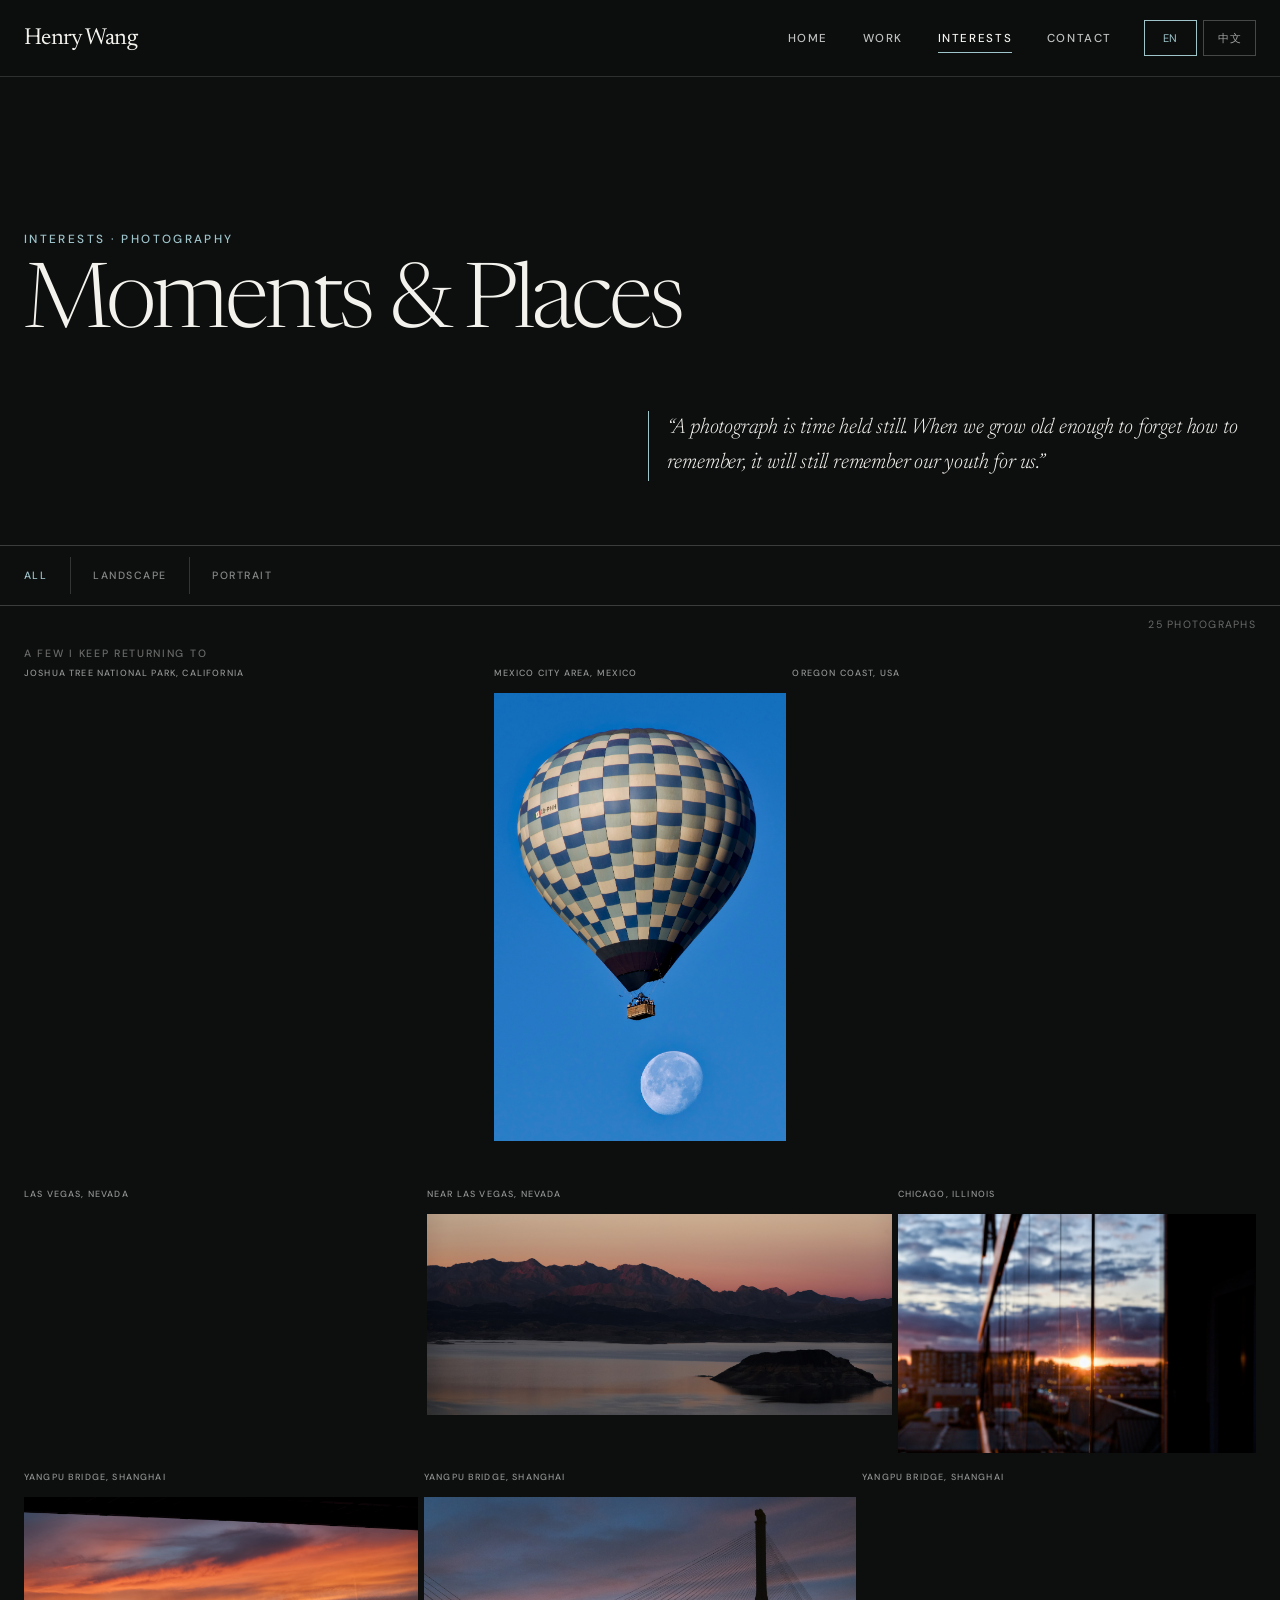
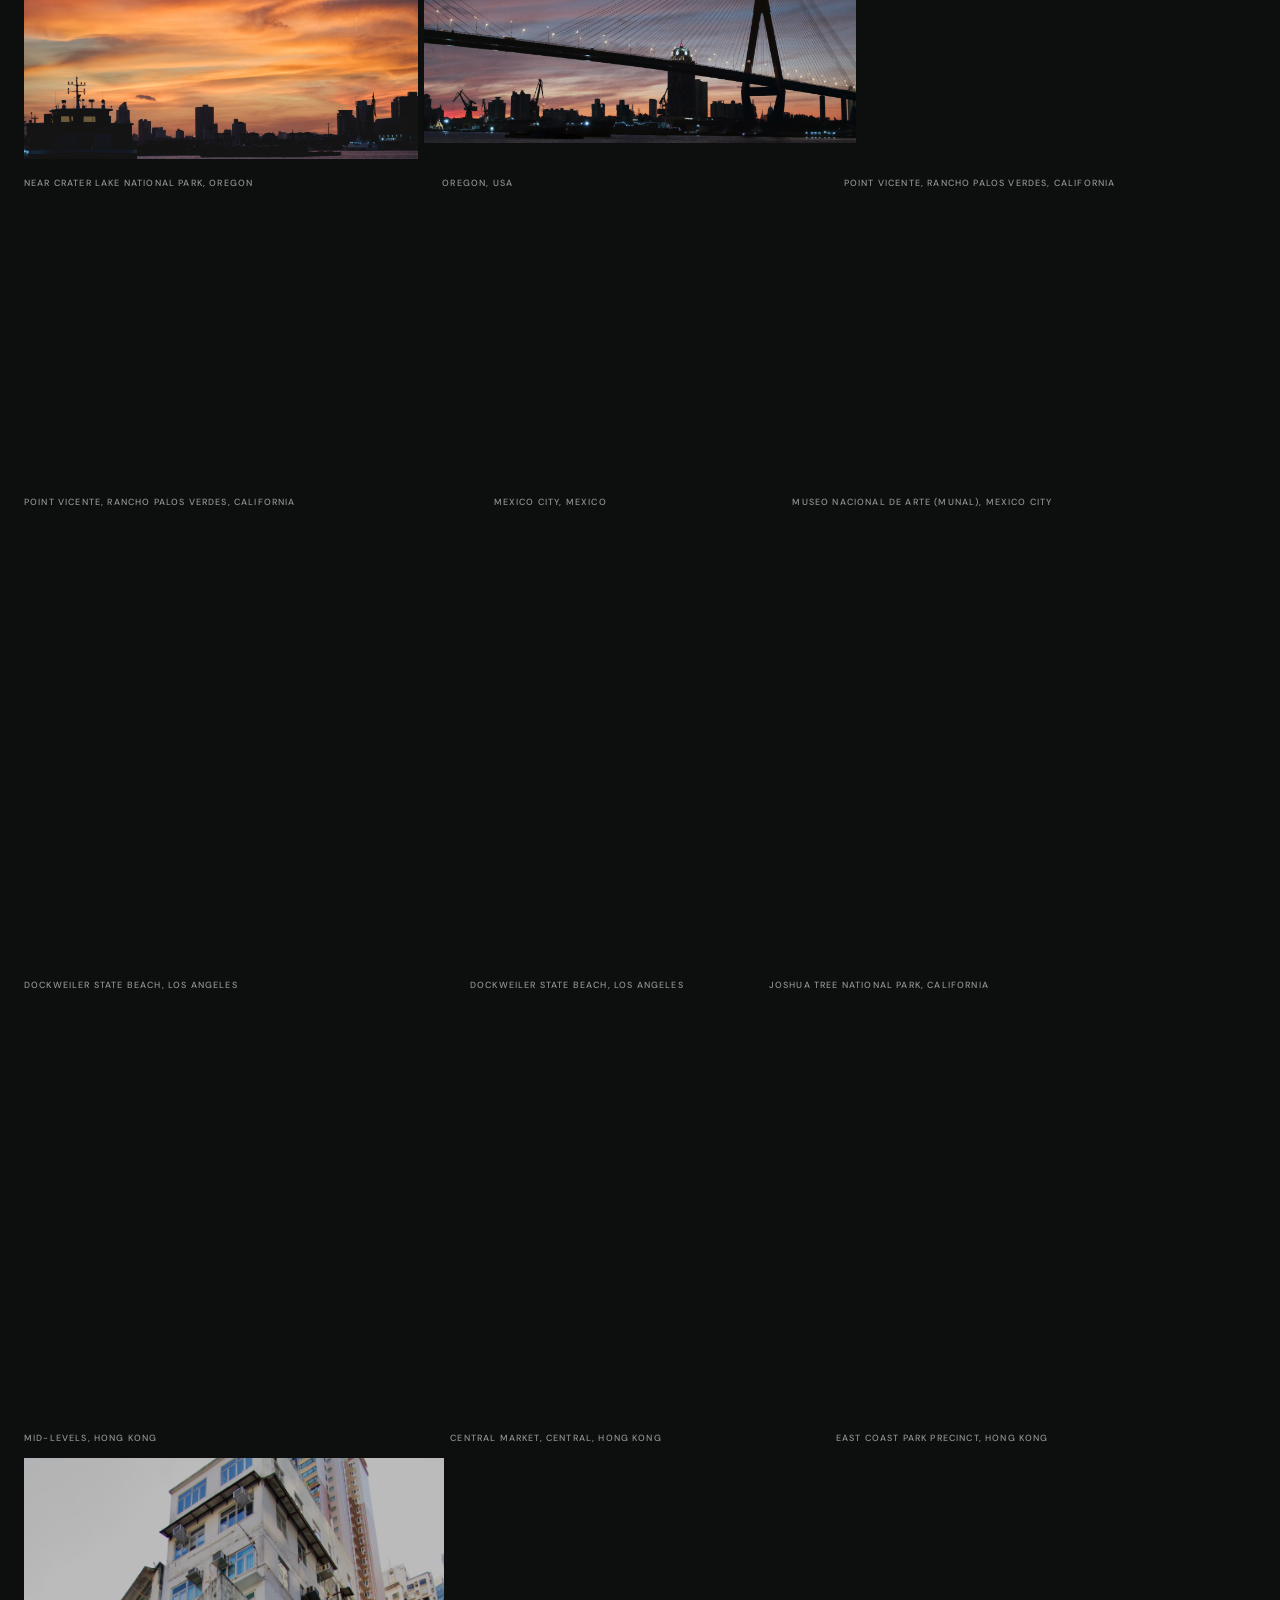
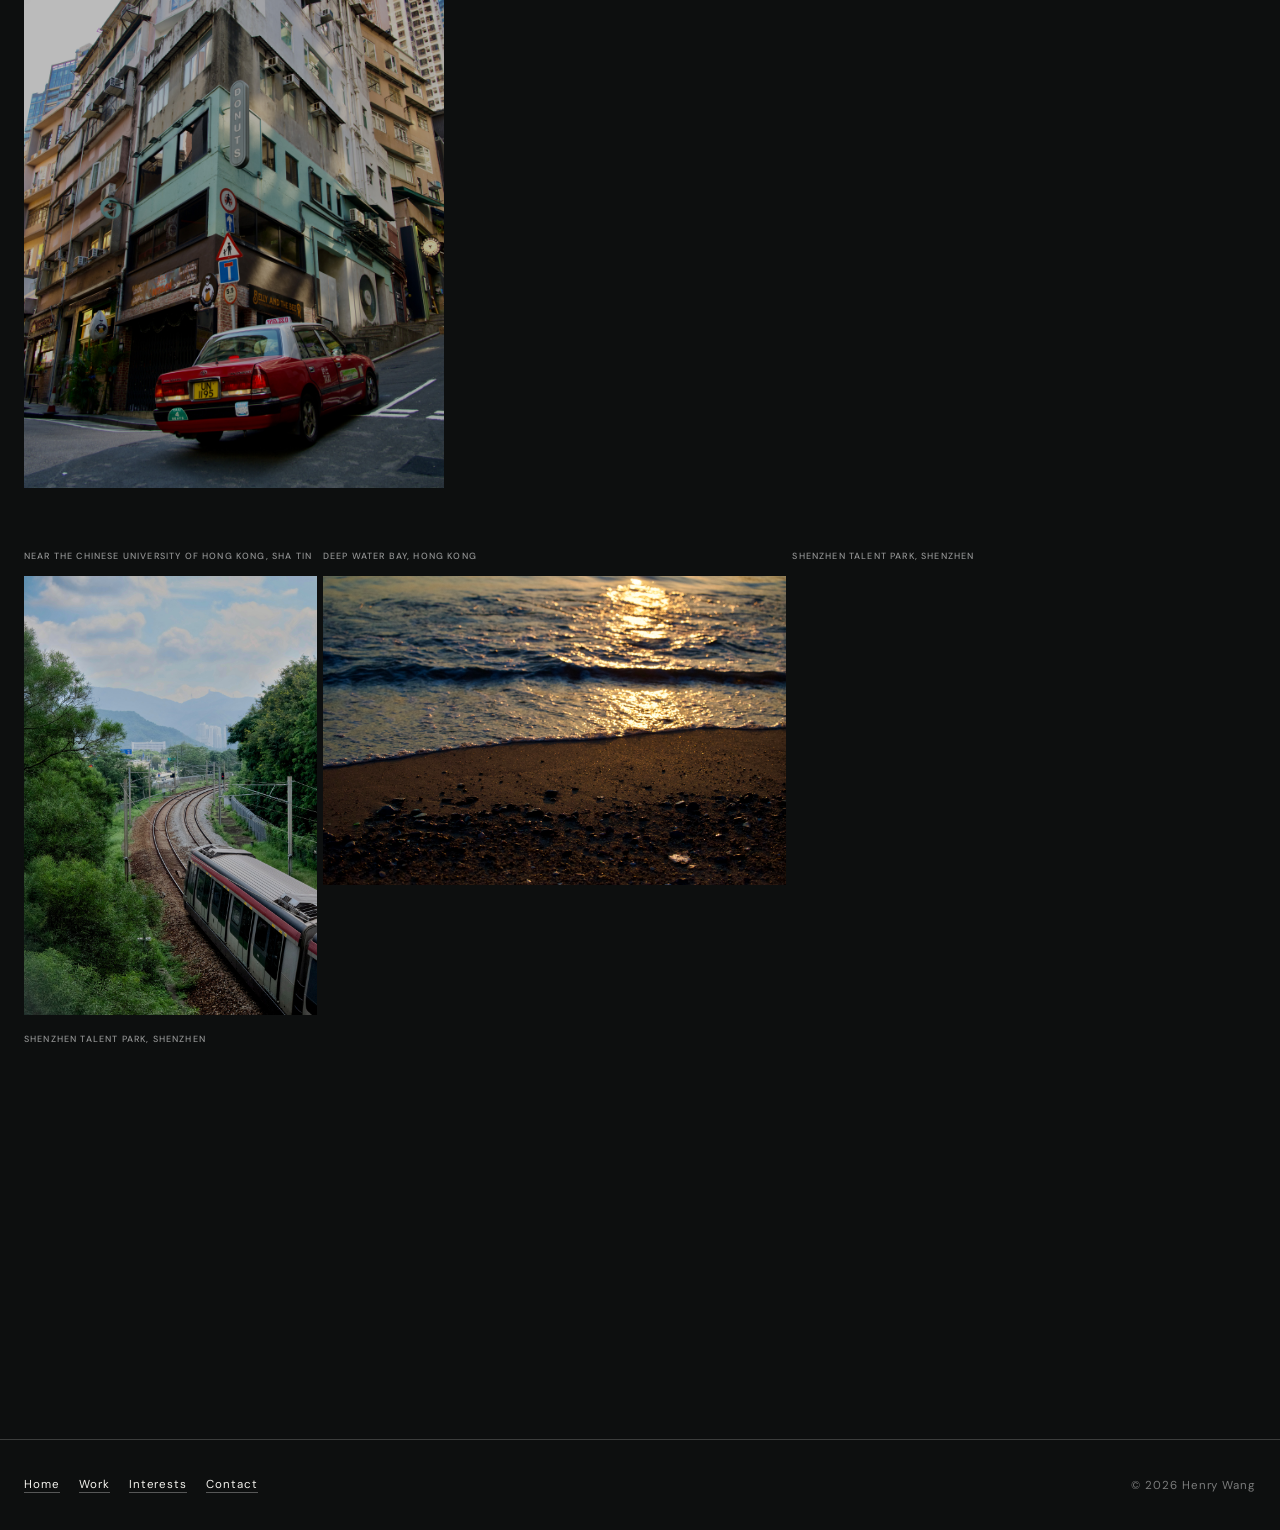
==== commit b02334bb: "Refine gallery locations and thumbnails" ====
--- a/gallery.html
+++ b/gallery.html
@@ -63,10 +63,10 @@
         .lightbox-counter { position: absolute; left: 50%; bottom: 5.25rem; transform: translateX(-50%); color: rgba(255,255,255,.54); font-size: .68rem; letter-spacing: .14em; }
         .lightbox-filmstrip { position: absolute; left: 50%; bottom: 1rem; display: flex; gap: 4px; width: min(760px,calc(100% - 8rem)); height: 3.55rem; padding: 0; overflow-x: auto; overflow-y: hidden; transform: translateX(-50%); scrollbar-width: none; overscroll-behavior-inline: contain; touch-action: pan-x; }
         .lightbox-filmstrip::-webkit-scrollbar { display: none; }
-        .filmstrip-thumbnail { position: relative; flex: 0 0 auto; height: 3.5rem; aspect-ratio: 4 / 3; padding: 0; border: 1px solid transparent; border-radius: 0; overflow: hidden; background: transparent; opacity: .46; cursor: pointer; transition: border-color 160ms ease, opacity 160ms ease; }
+        .filmstrip-thumbnail { position: relative; flex: 0 0 auto; height: 3.5rem; aspect-ratio: var(--thumbnail-ratio,4 / 3); padding: 0; border: 1px solid transparent; border-radius: 0; overflow: hidden; background: transparent; opacity: .46; cursor: pointer; transition: border-color 160ms ease, opacity 160ms ease; }
         .filmstrip-thumbnail:hover, .filmstrip-thumbnail:focus-visible { opacity: .82; }
         .filmstrip-thumbnail.is-active { border-color: var(--cyan); opacity: 1; }
-        .filmstrip-thumbnail img { display: block; width: 100%; height: 100%; object-fit: cover; }
+        .filmstrip-thumbnail img { display: block; width: 100%; height: 100%; object-fit: contain; }
 
         @media (max-width: 900px) {
             .lightbox { grid-template-columns: 1fr; grid-template-rows: minmax(0,1fr) auto; gap: .5rem; }
@@ -244,7 +244,7 @@
         };
         const orientationFor = photo => photoRatio(photo) < GALLERY_CONFIG.ORIENTATION_SPLIT ? 'portrait' : 'landscape';
         const filteredPhotos = () => chronologicalPhotos.filter(photo => activeFilter === 'all' || orientationFor(photo) === activeFilter);
-        const locationText = photo => photo.location?.[currentLanguage] || '';
+        const locationText = photo => photo.location?.[currentLanguage] || (currentLanguage === 'zh' ? '某处' : 'Somewhere');
         const commentText = photo => photo.comment?.[currentLanguage] || '';
         const compactDateText = photo => {
             const year = Number(photo.year);
@@ -308,7 +308,7 @@
             const location = locationText(photo);
             return `
                 <figure class="gallery-item" data-photo-index="${photos.indexOf(photo)}">
-                    <figcaption class="gallery-photo-label">${escapeHTML(compactDateText(photo))}</figcaption>
+                    <figcaption class="gallery-photo-label">${escapeHTML(location)}</figcaption>
                     <button type="button" class="gallery-image-button" aria-label="${currentLanguage === 'zh' ? `打开第 ${position + 1} 张照片` : `Open photograph ${position + 1}`}">
                         <img src="${escapeHTML(photo.src)}" alt="" decoding="async">
                         ${location ? `<span class="image-location">${escapeHTML(location)}</span>` : ''}
@@ -378,7 +378,7 @@
             lightboxFilmstrip.innerHTML = visible.map((photo, index) => {
                 const active = index === lightboxIndex;
                 const location = locationText(photo);
-                return `<button type="button" class="filmstrip-thumbnail${active ? ' is-active' : ''}" data-filmstrip-index="${index}" aria-label="${escapeHTML(currentLanguage === 'zh' ? `查看第 ${index + 1} 张照片${location ? `：${location}` : ''}` : `View photograph ${index + 1}${location ? `: ${location}` : ''}`)}"${active ? ' aria-current="true"' : ''}><img src="${escapeHTML(photo.src)}" alt="" loading="lazy" decoding="async"></button>`;
+                return `<button type="button" class="filmstrip-thumbnail${active ? ' is-active' : ''}" data-filmstrip-index="${index}" style="--thumbnail-ratio:${photoRatio(photo)}" aria-label="${escapeHTML(currentLanguage === 'zh' ? `查看第 ${index + 1} 张照片：${location}` : `View photograph ${index + 1}: ${location}`)}"${active ? ' aria-current="true"' : ''}><img src="${escapeHTML(photo.src)}" alt="" loading="lazy" decoding="async"></button>`;
             }).join('');
             lightboxFilmstrip.querySelectorAll('[data-filmstrip-index]').forEach(button => button.addEventListener('click', () => {
                 lightboxIndex = Number(button.dataset.filmstripIndex);
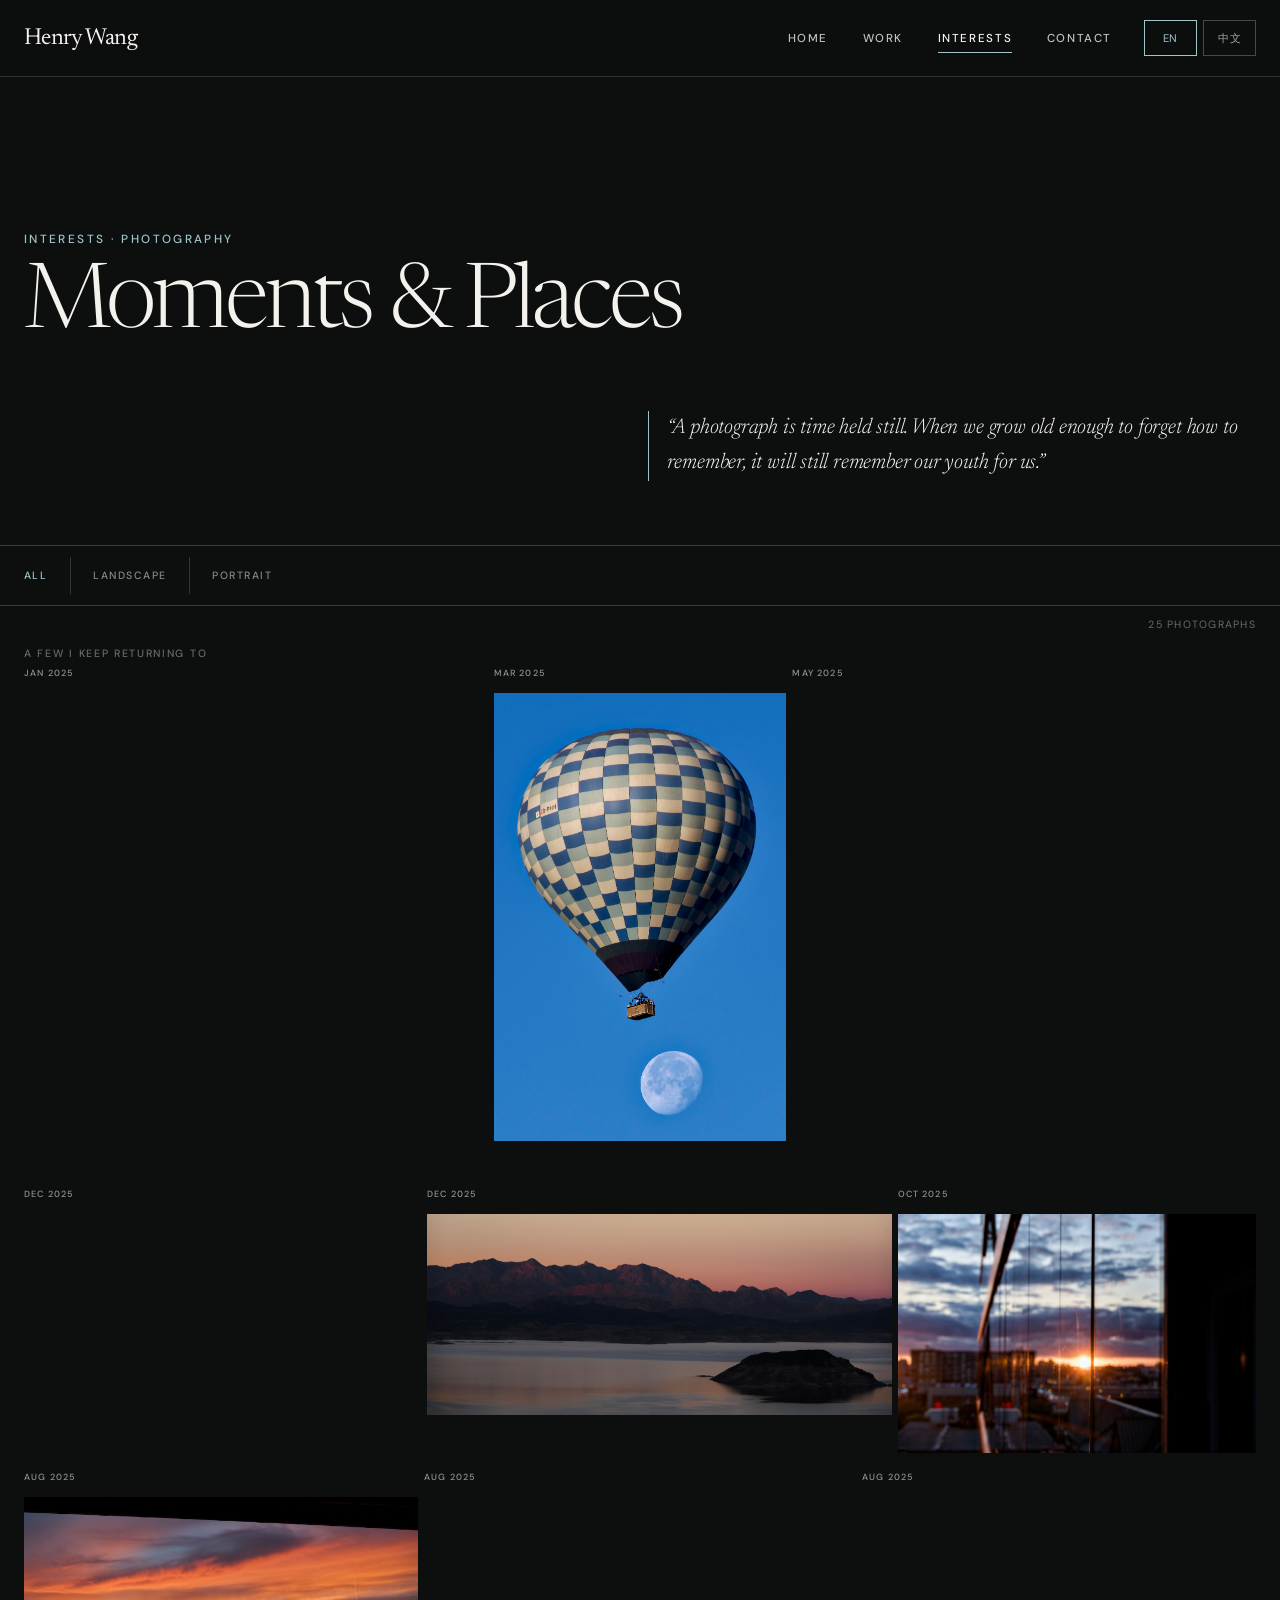
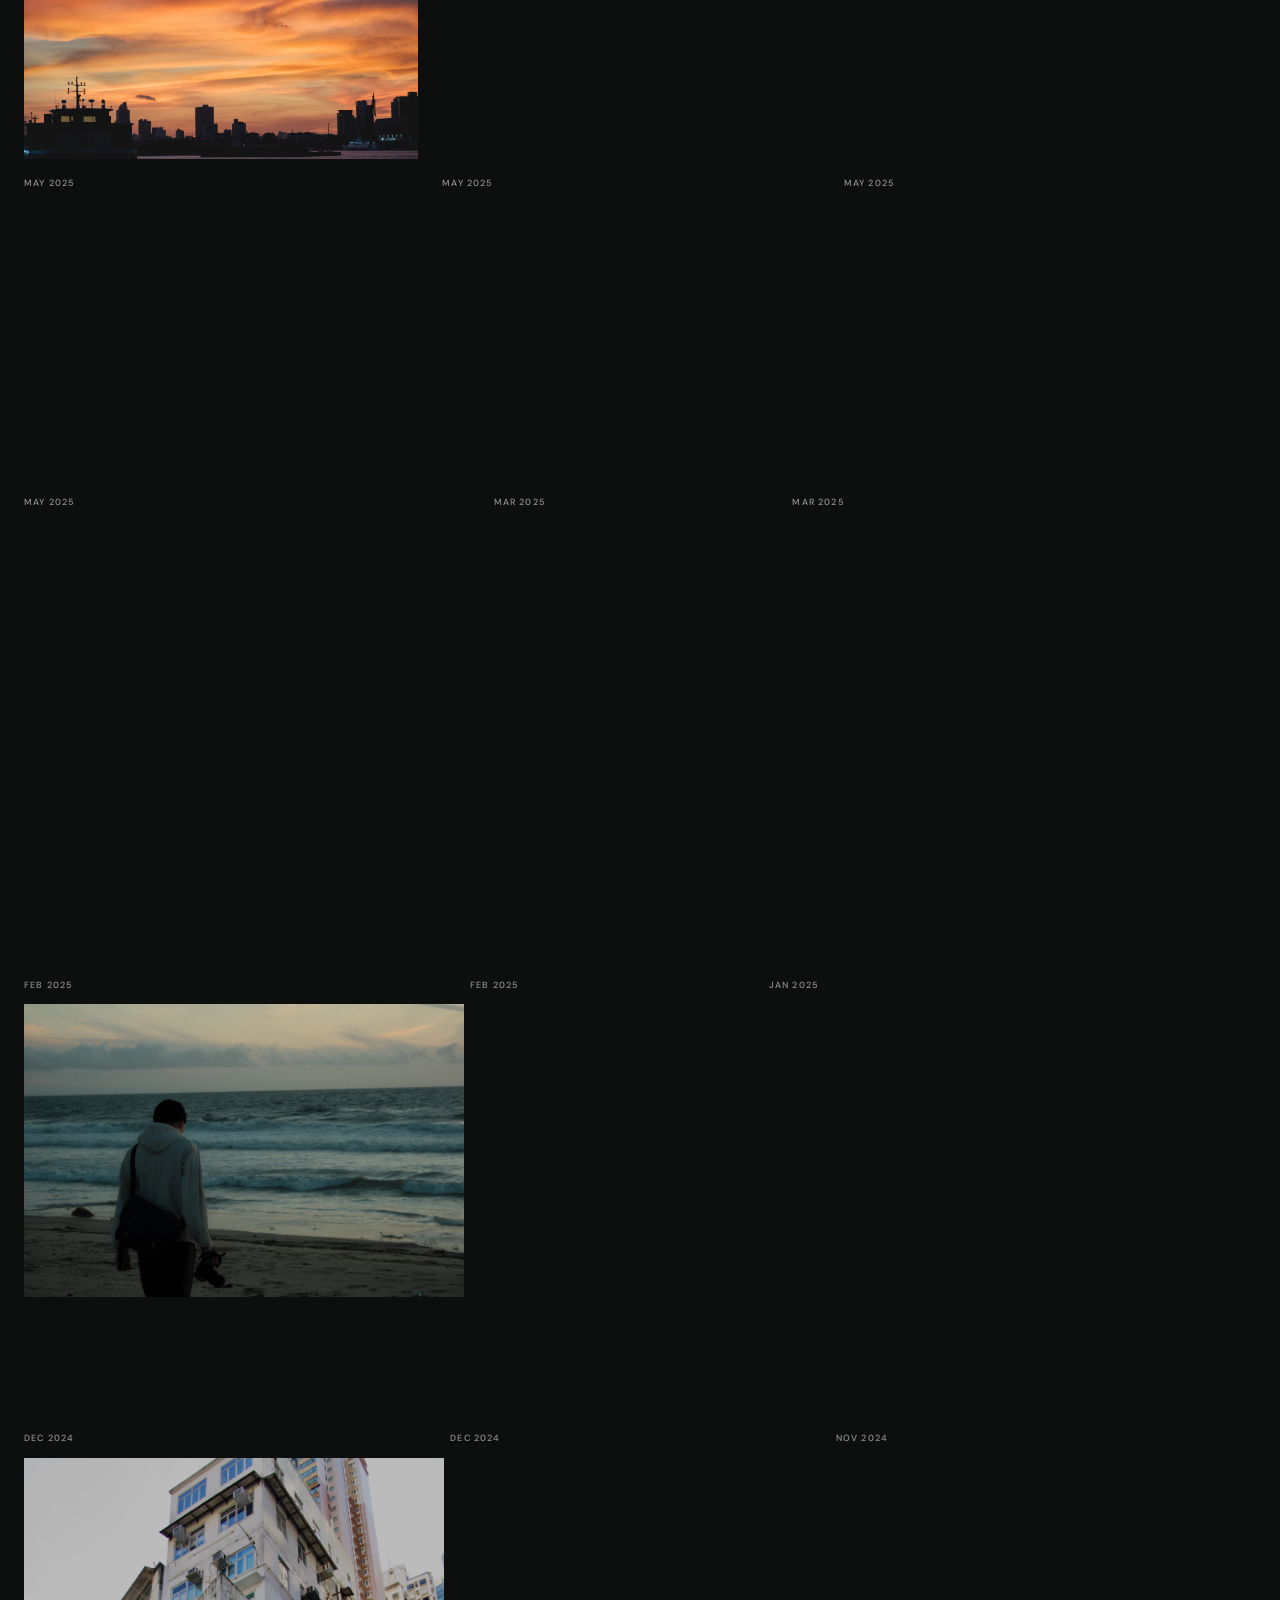
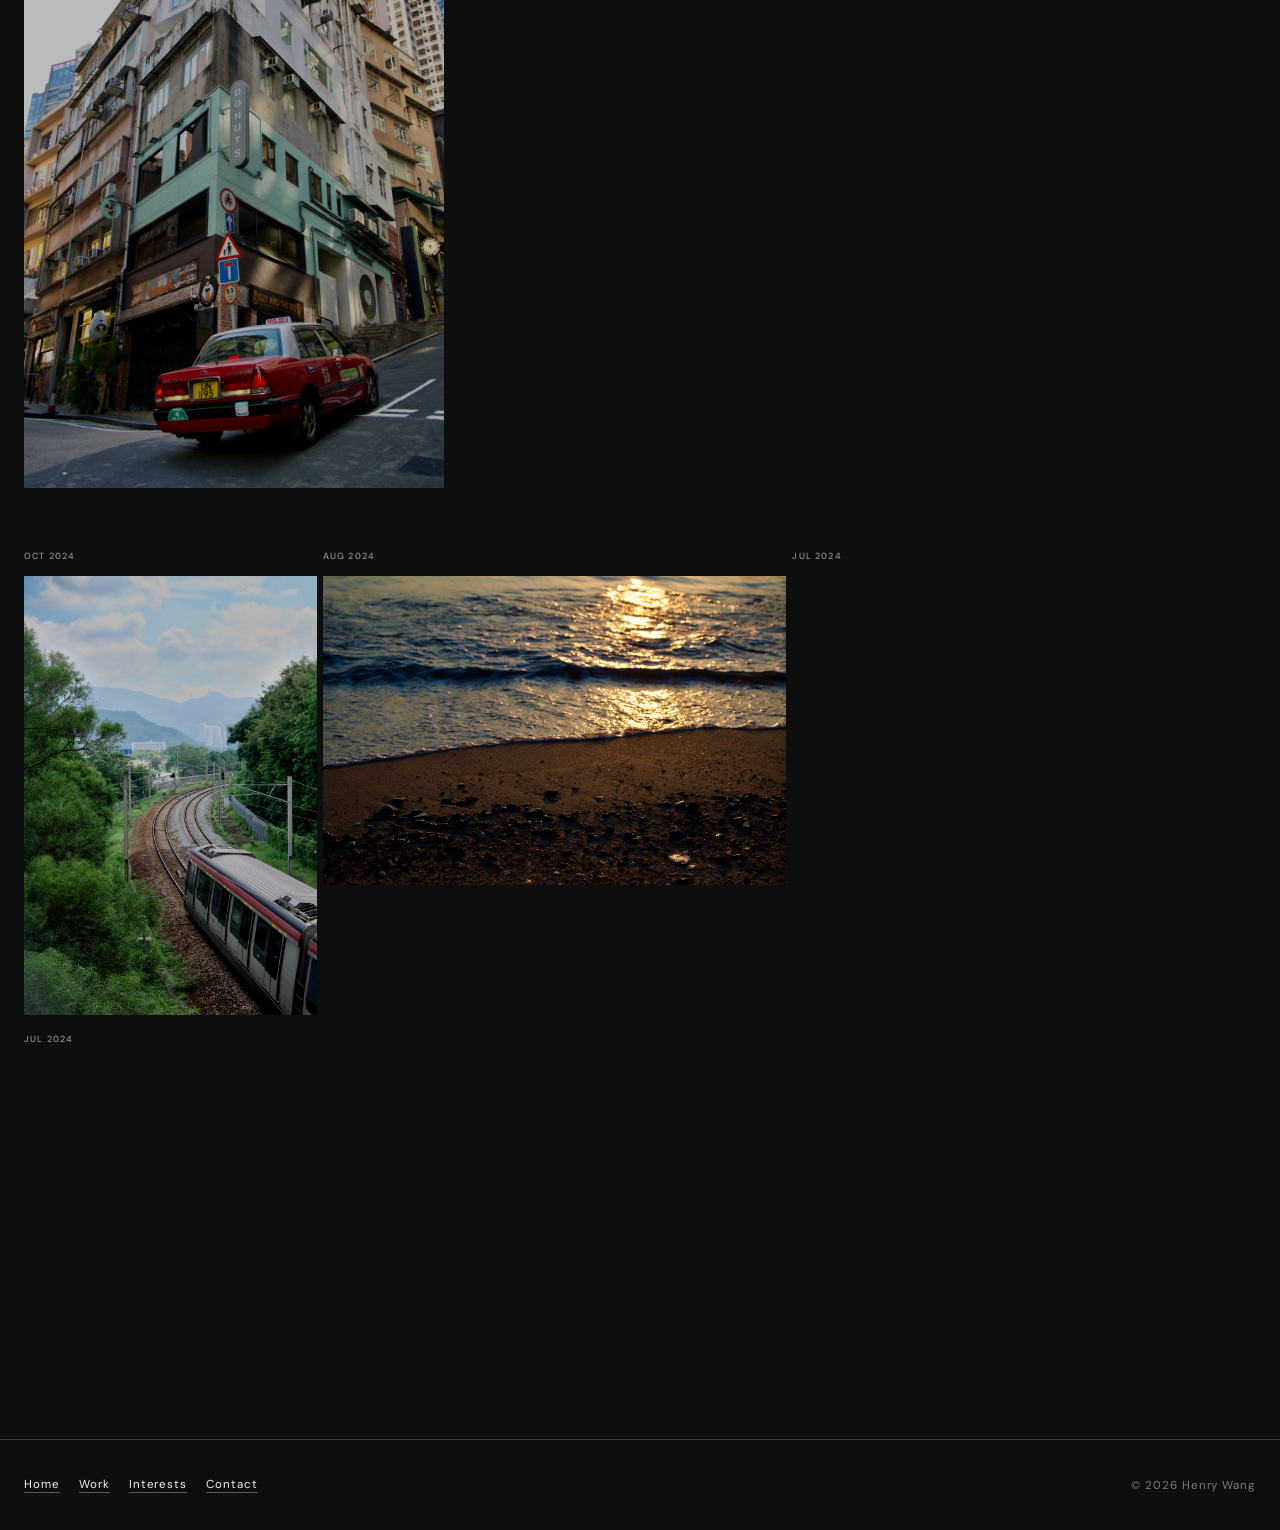
==== commit 85a87726: "Restore gallery date labels" ====
--- a/gallery.html
+++ b/gallery.html
@@ -308,7 +308,7 @@
             const location = locationText(photo);
             return `
                 <figure class="gallery-item" data-photo-index="${photos.indexOf(photo)}">
-                    <figcaption class="gallery-photo-label">${escapeHTML(location)}</figcaption>
+                    <figcaption class="gallery-photo-label">${escapeHTML(compactDateText(photo))}</figcaption>
                     <button type="button" class="gallery-image-button" aria-label="${currentLanguage === 'zh' ? `打开第 ${position + 1} 张照片` : `Open photograph ${position + 1}`}">
                         <img src="${escapeHTML(photo.src)}" alt="" decoding="async">
                         ${location ? `<span class="image-location">${escapeHTML(location)}</span>` : ''}
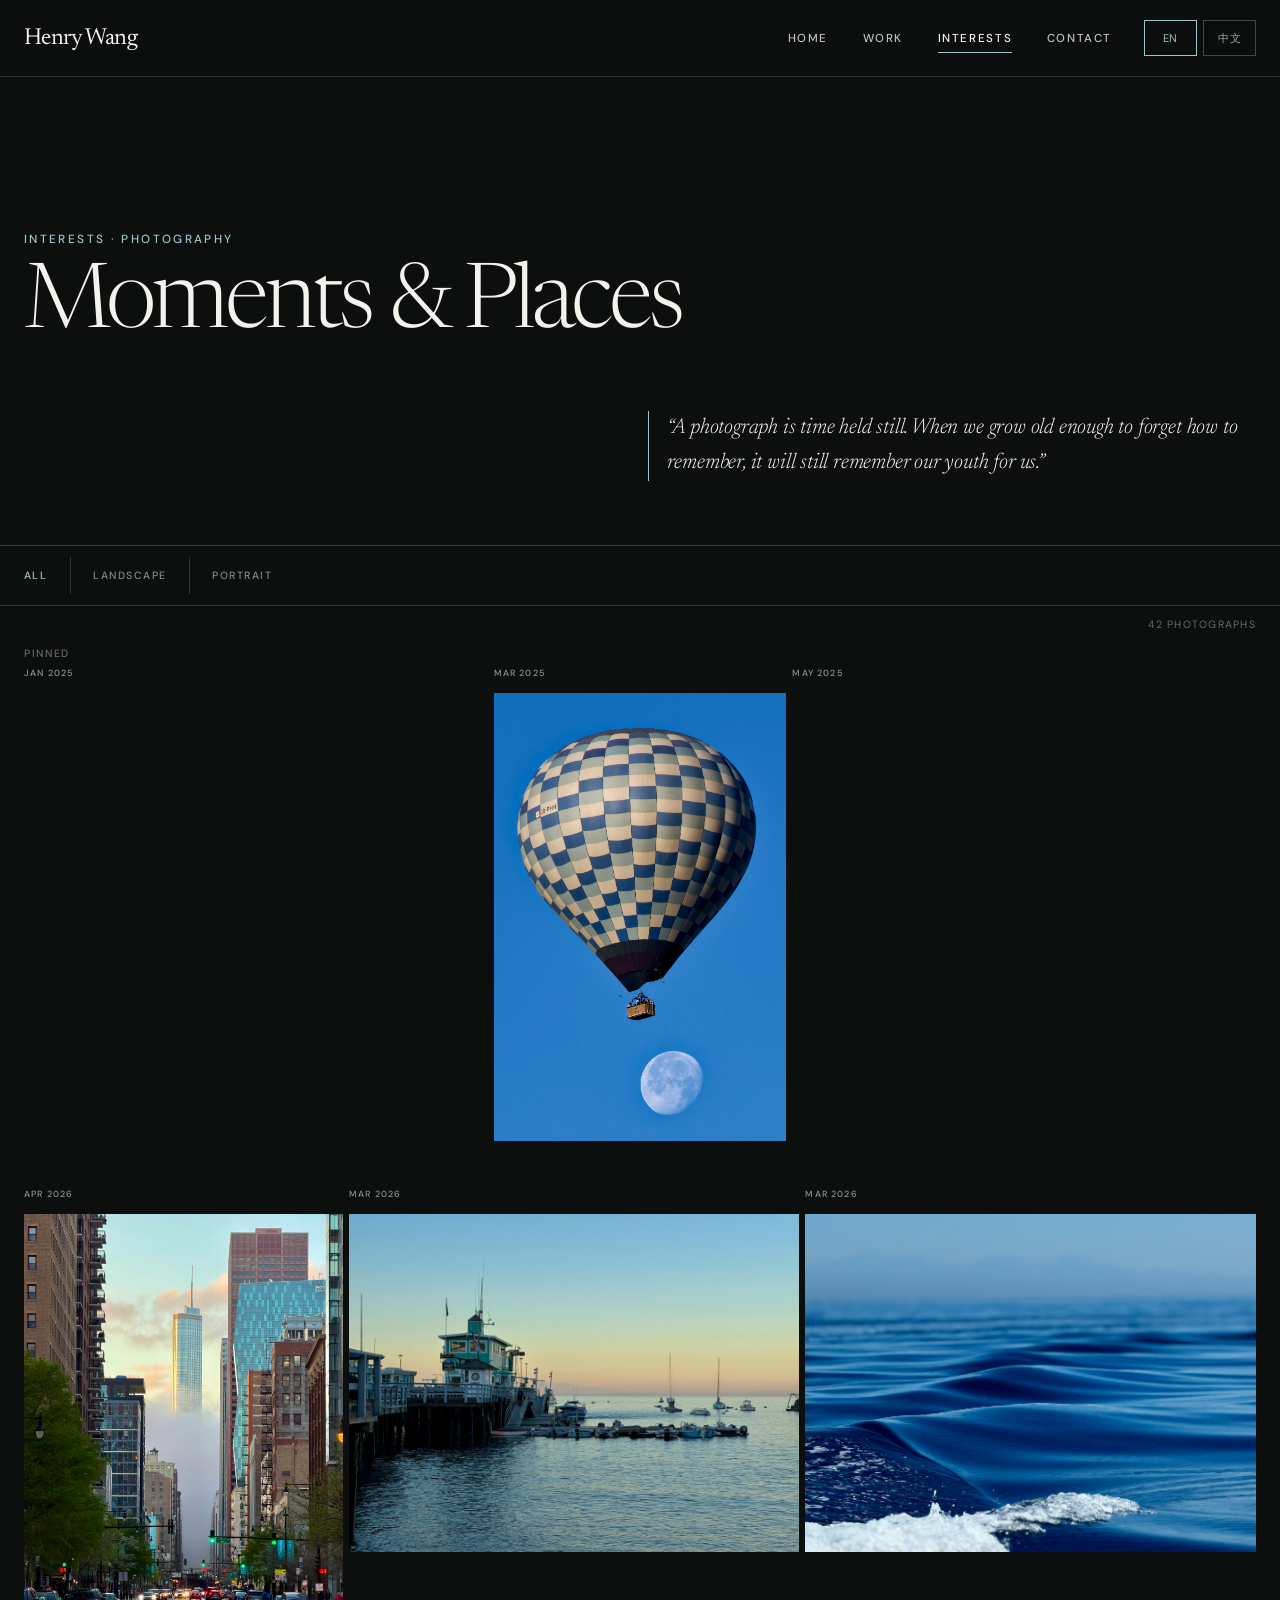
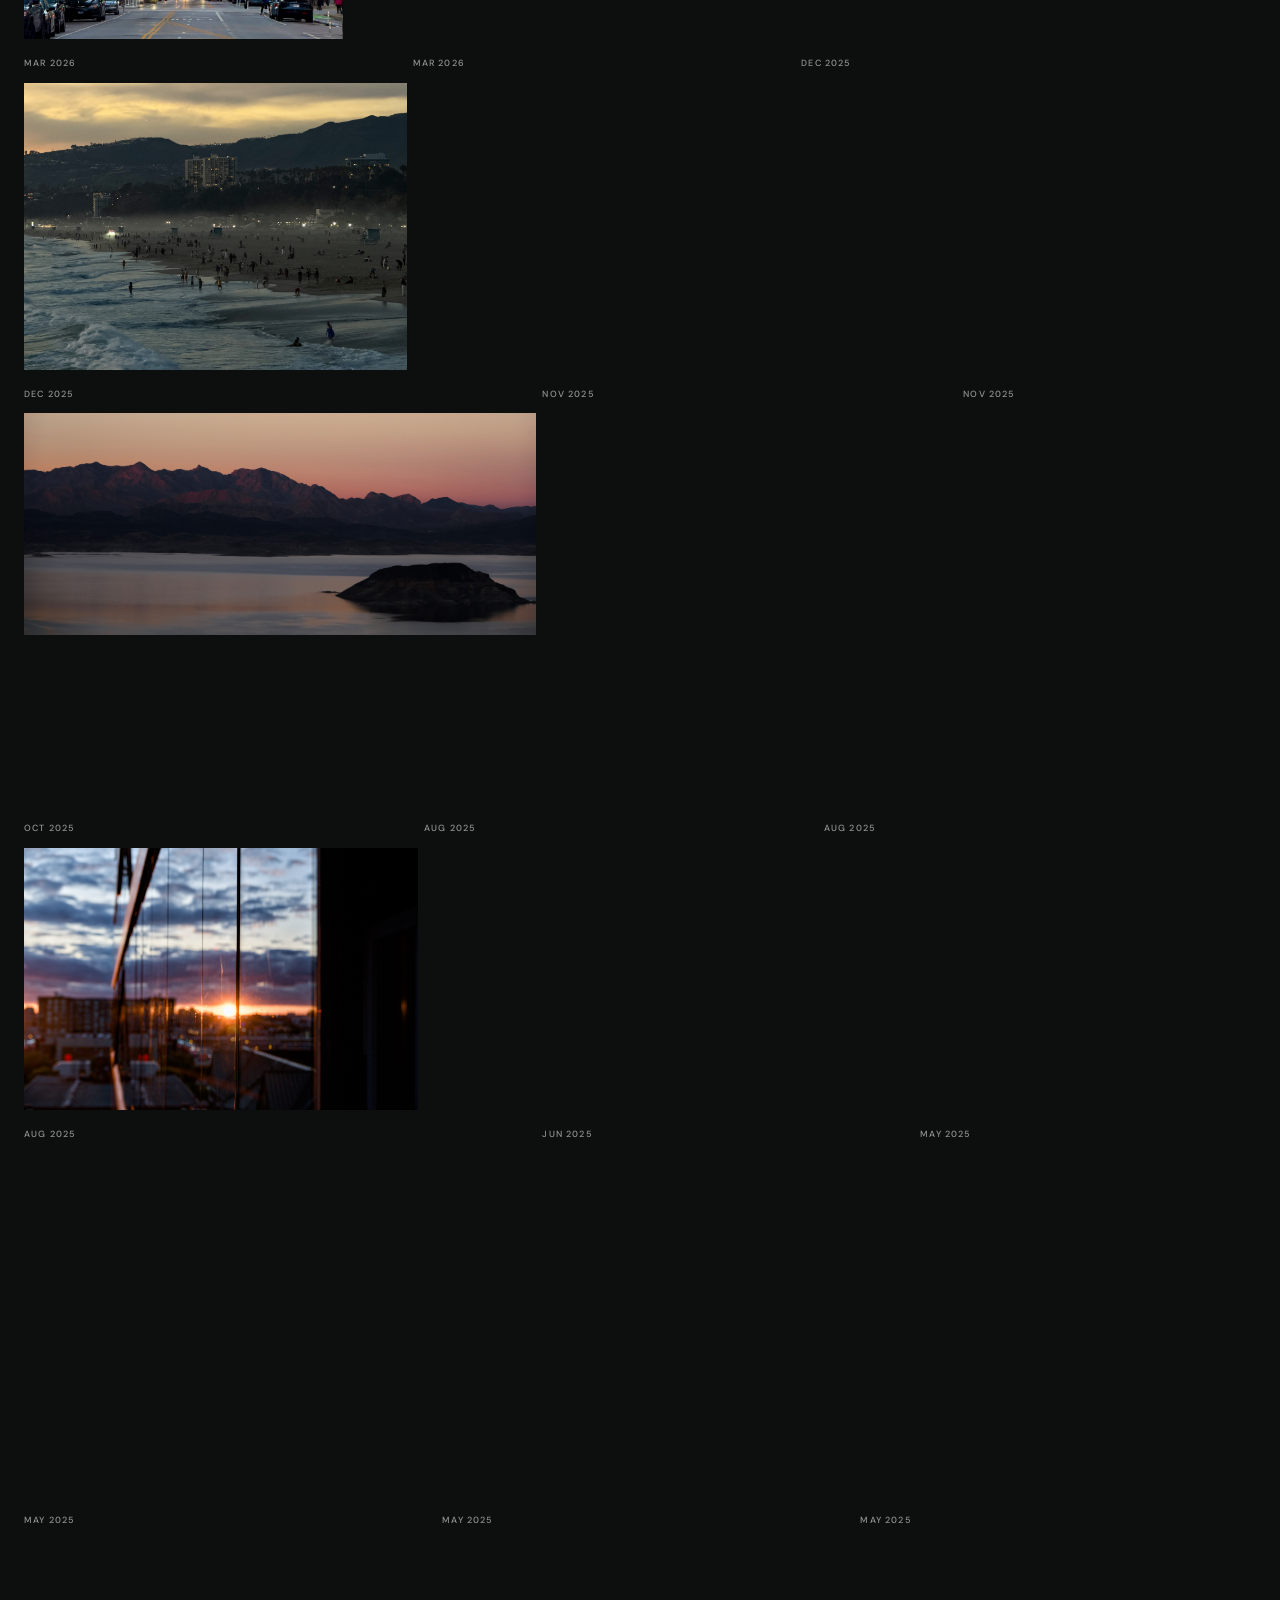
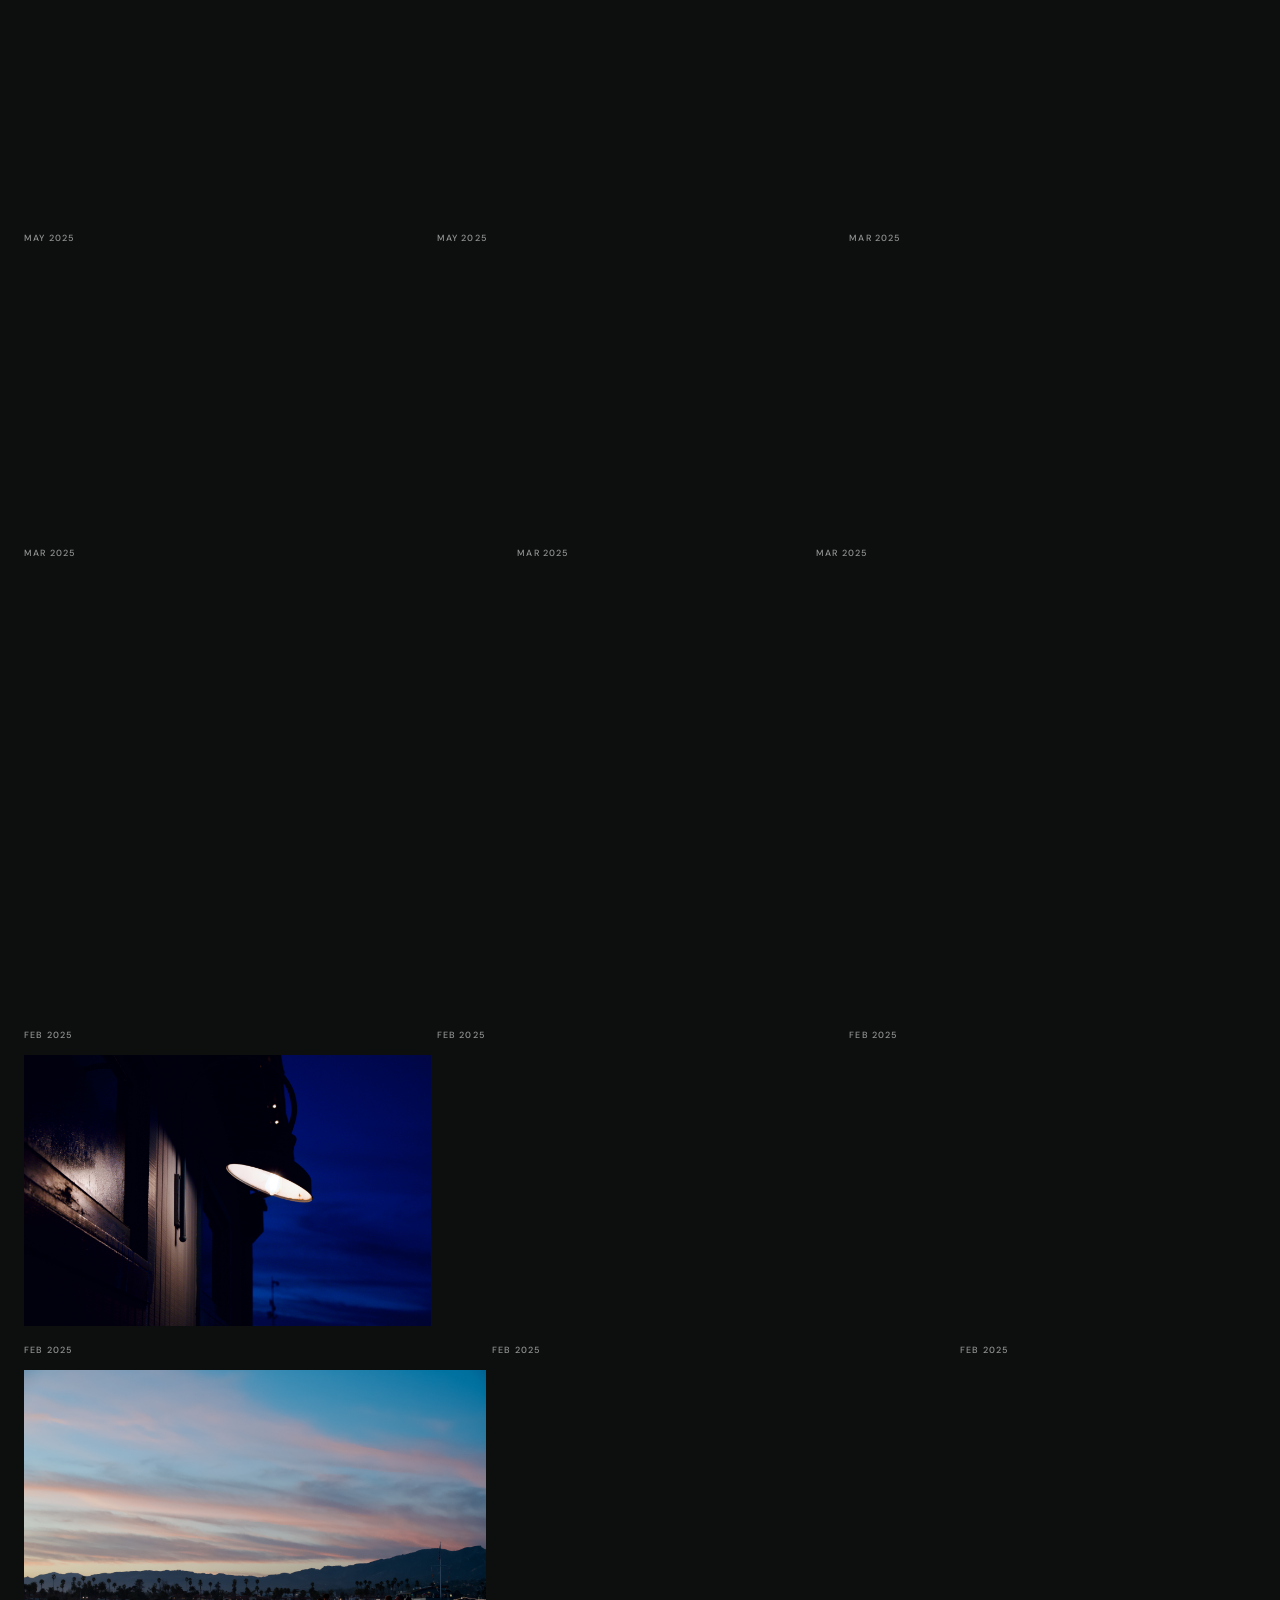
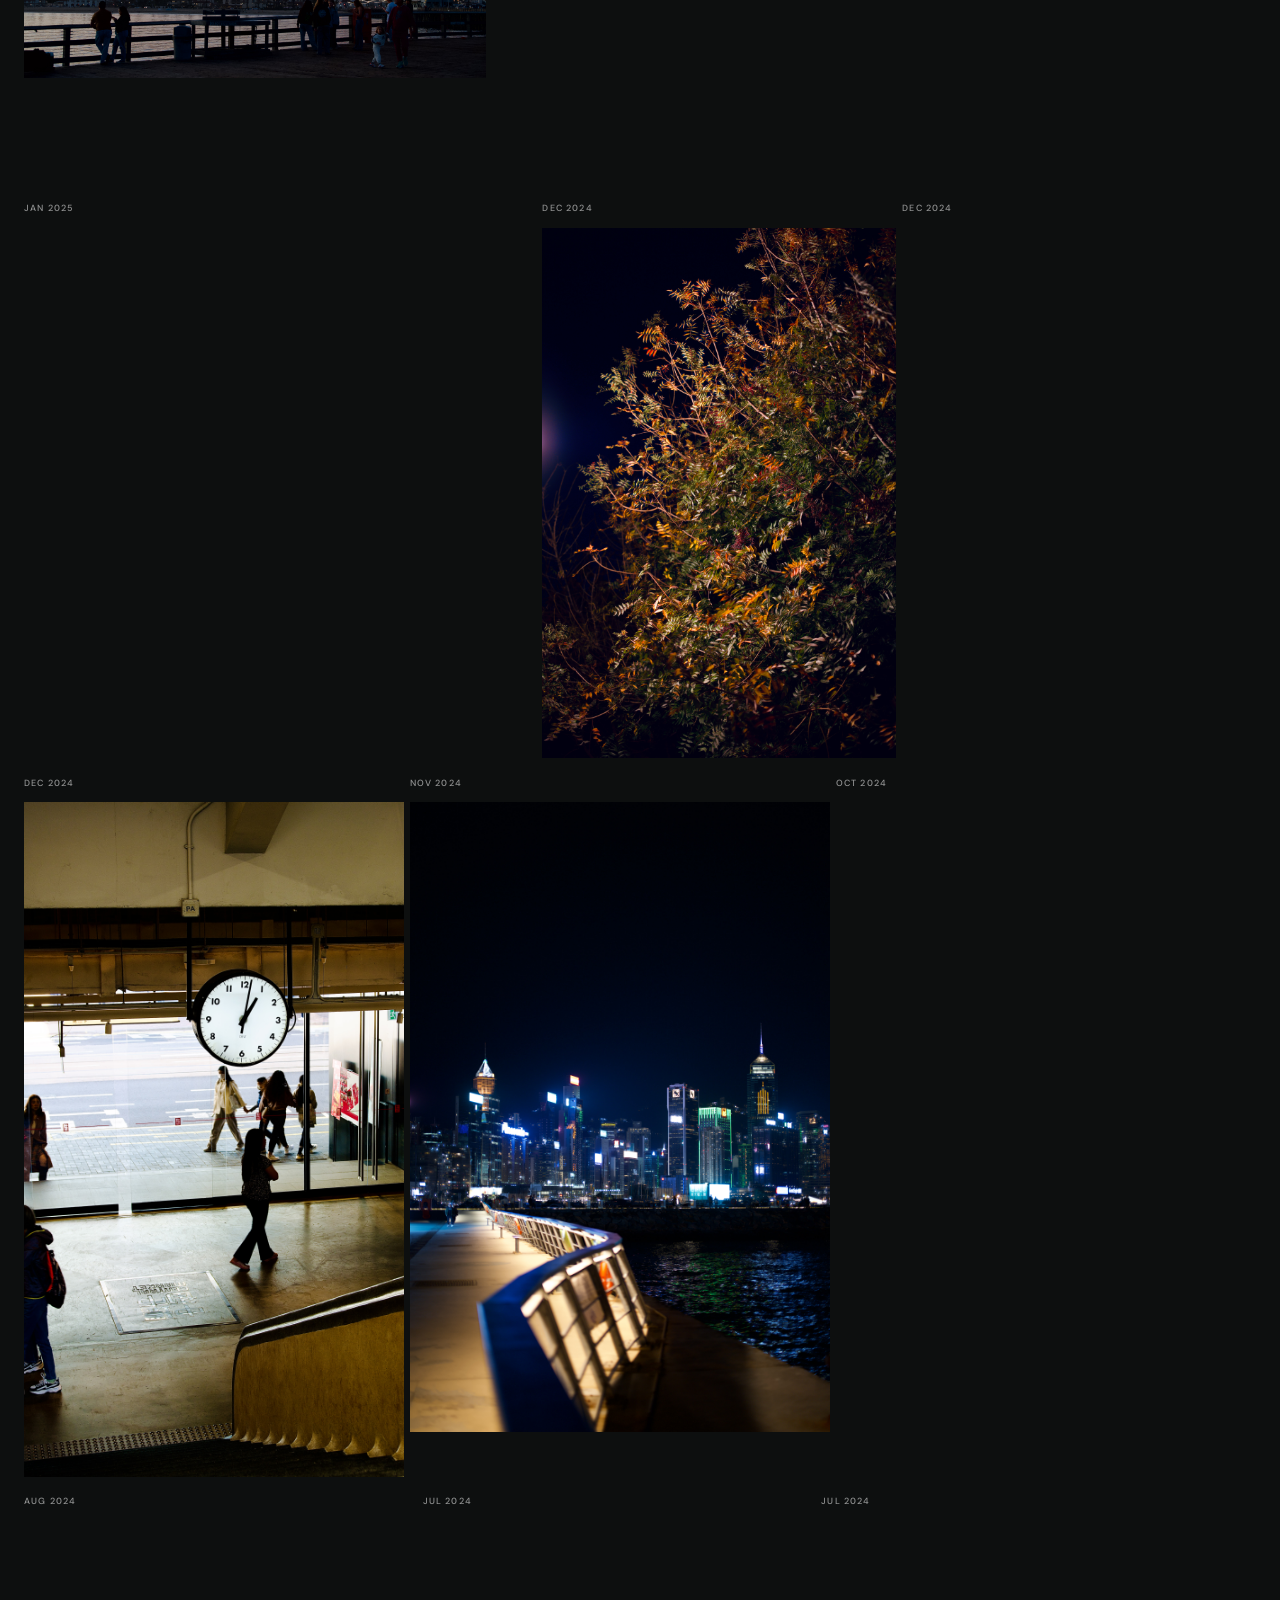
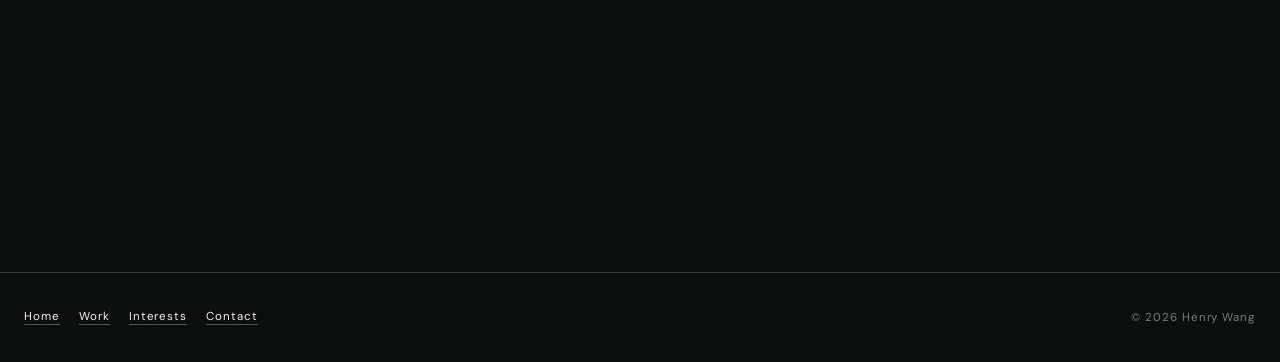
==== commit d23799e7: "Import new photography collection" ====
--- a/gallery.html
+++ b/gallery.html
@@ -156,7 +156,7 @@
         <section class="container" aria-label="Photography collection">
             <div class="gallery-meta" aria-live="polite"><span class="en" id="gallery-count-en"></span><span class="zh hidden" id="gallery-count-zh"></span></div>
             <section class="gallery-pinned" id="gallery-pinned" aria-labelledby="gallery-pinned-heading" hidden>
-                <h2 class="gallery-pinned-heading" id="gallery-pinned-heading"><span class="en">A few I keep returning to</span><span class="zh hidden">常想起的几帧</span></h2>
+                <h2 class="gallery-pinned-heading" id="gallery-pinned-heading"><span class="en">Pinned</span><span class="zh hidden">置顶</span></h2>
                 <div class="gallery-pinned-grid" id="gallery-pinned-grid"></div>
             </section>
             <div class="gallery-chronology" id="gallery-chronology"></div>
@@ -195,6 +195,7 @@
         const GALLERY_CONFIG = Object.freeze({
             SORT_DIRECTION: 'newest-first',
             PHOTOS_PER_ROW: 3,
+            PORTRAIT_PHOTOS_PER_ROW: 4,
             ORIENTATION_SPLIT: 1,
             ROW_BALANCE_POWER: 0.6,
             MIN_CELL_SHARE: 0.24,
@@ -244,6 +245,7 @@
         };
         const orientationFor = photo => photoRatio(photo) < GALLERY_CONFIG.ORIENTATION_SPLIT ? 'portrait' : 'landscape';
         const filteredPhotos = () => chronologicalPhotos.filter(photo => activeFilter === 'all' || orientationFor(photo) === activeFilter);
+        const photosPerRow = () => activeFilter === 'portrait' ? GALLERY_CONFIG.PORTRAIT_PHOTOS_PER_ROW : GALLERY_CONFIG.PHOTOS_PER_ROW;
         const locationText = photo => photo.location?.[currentLanguage] || (currentLanguage === 'zh' ? '某处' : 'Somewhere');
         const commentText = photo => photo.comment?.[currentLanguage] || '';
         const compactDateText = photo => {
@@ -300,6 +302,7 @@
             return shares;
         };
         const rowColumns = row => {
+            if (activeFilter === 'portrait') return `repeat(${GALLERY_CONFIG.PORTRAIT_PHOTOS_PER_ROW},minmax(0,1fr))`;
             if (row.length === 1) return `${GALLERY_CONFIG.MAX_CELL_SHARE * 100}%`;
             return balancedShares(row).map(share => `${share.toFixed(6)}fr`).join(' ');
         };
@@ -348,7 +351,7 @@
             galleryPinned.hidden = pinned.length === 0;
             galleryPinnedGrid.style.setProperty('--row-columns', rowColumns(pinned));
             galleryPinnedGrid.innerHTML = pinned.map(photo => photoMarkup(photo, position.get(photo))).join('');
-            galleryChronology.innerHTML = chunksOf(archive, GALLERY_CONFIG.PHOTOS_PER_ROW).map(row => rowMarkup(row, position)).join('');
+            galleryChronology.innerHTML = chunksOf(archive, photosPerRow()).map(row => rowMarkup(row, position)).join('');
             galleryCountEnglish.textContent = `${visible.length} ${visible.length === 1 ? 'photograph' : 'photographs'}`;
             galleryCountChinese.textContent = `${visible.length} 张照片`;
             bindGalleryItems(galleryPinnedGrid);
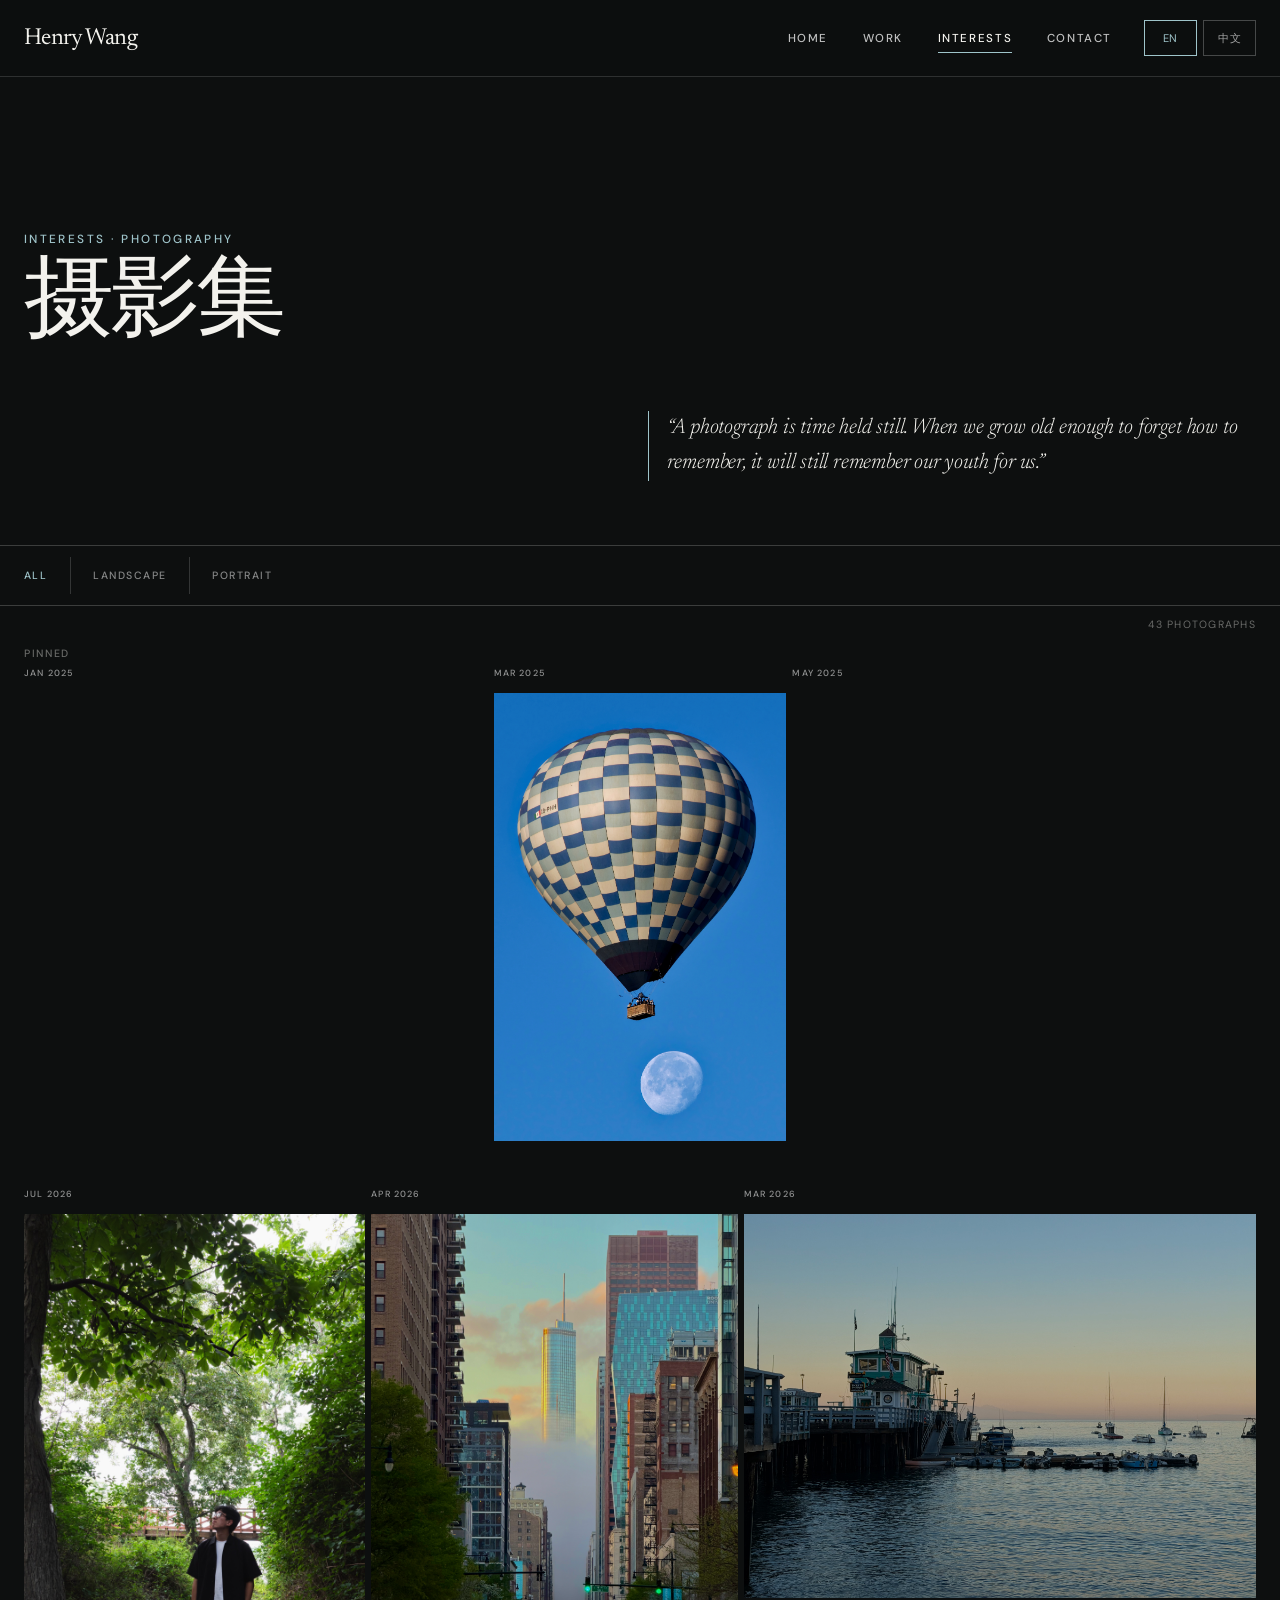
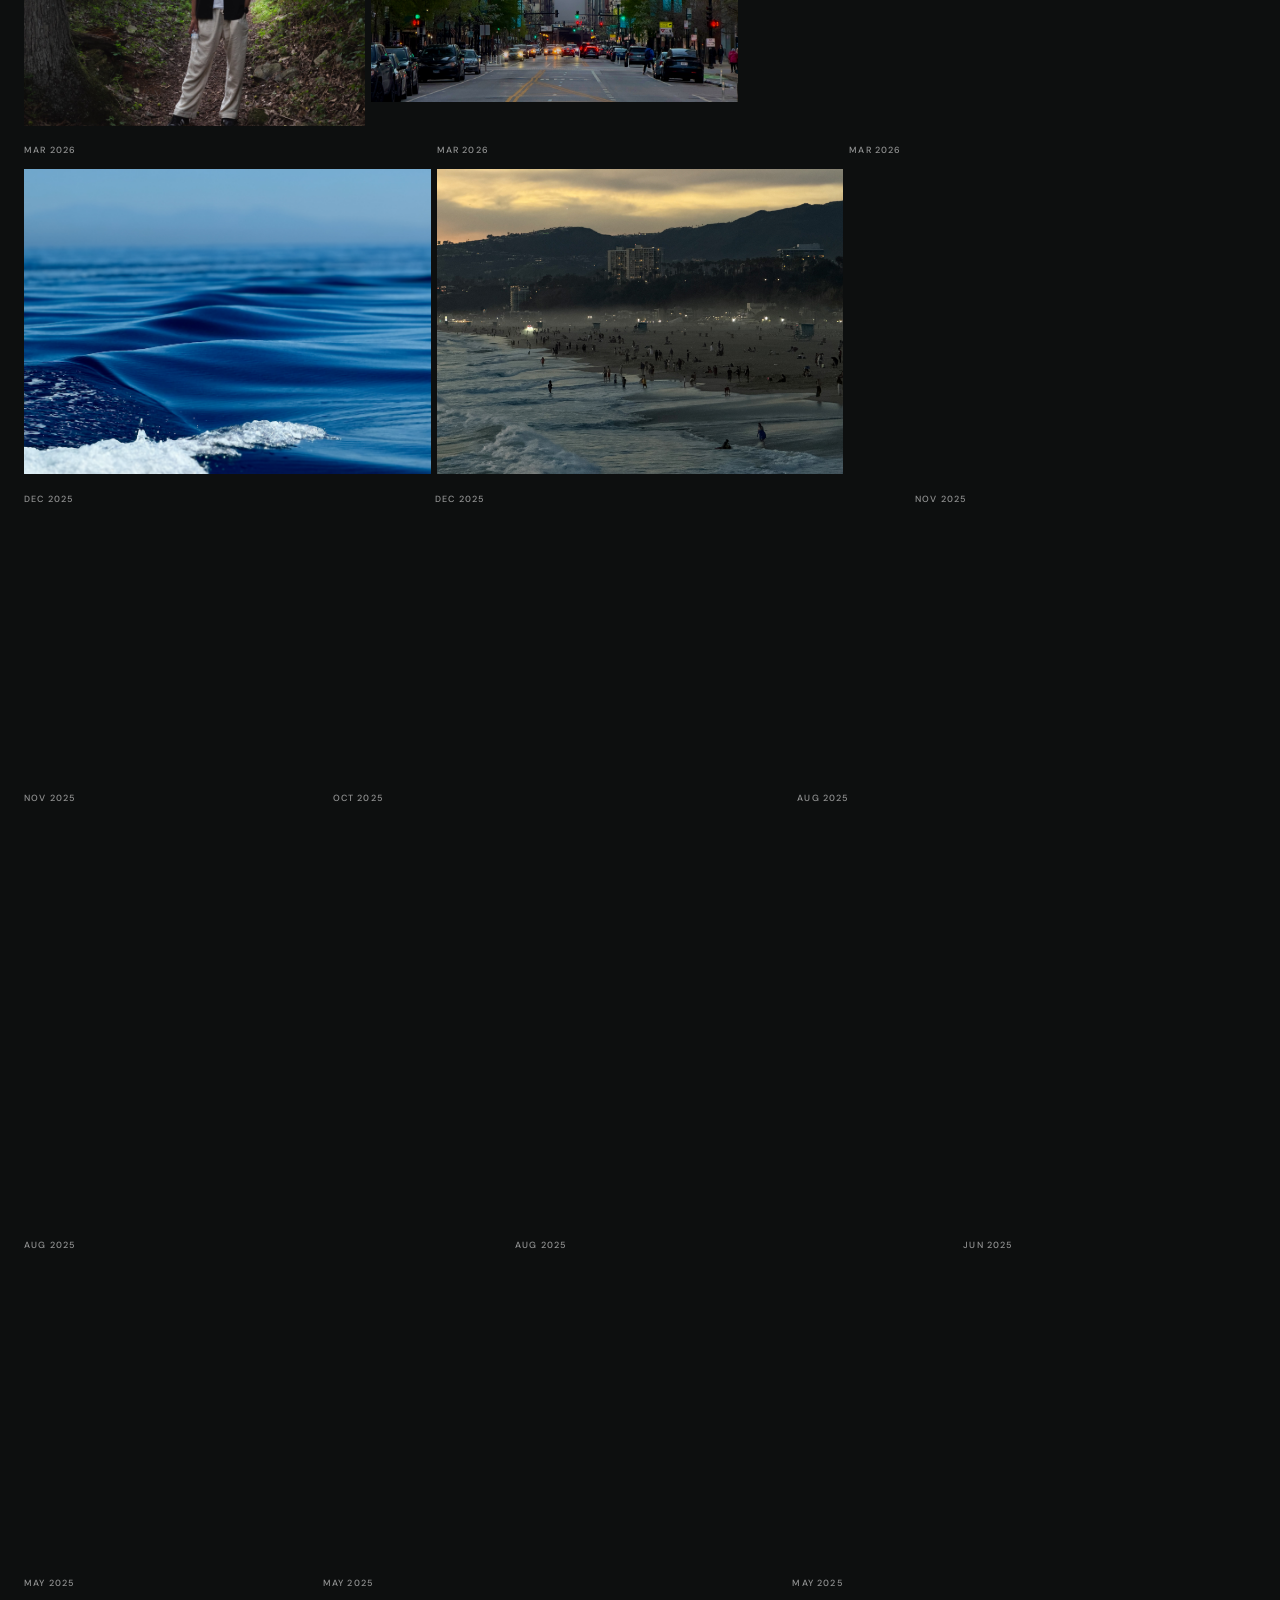
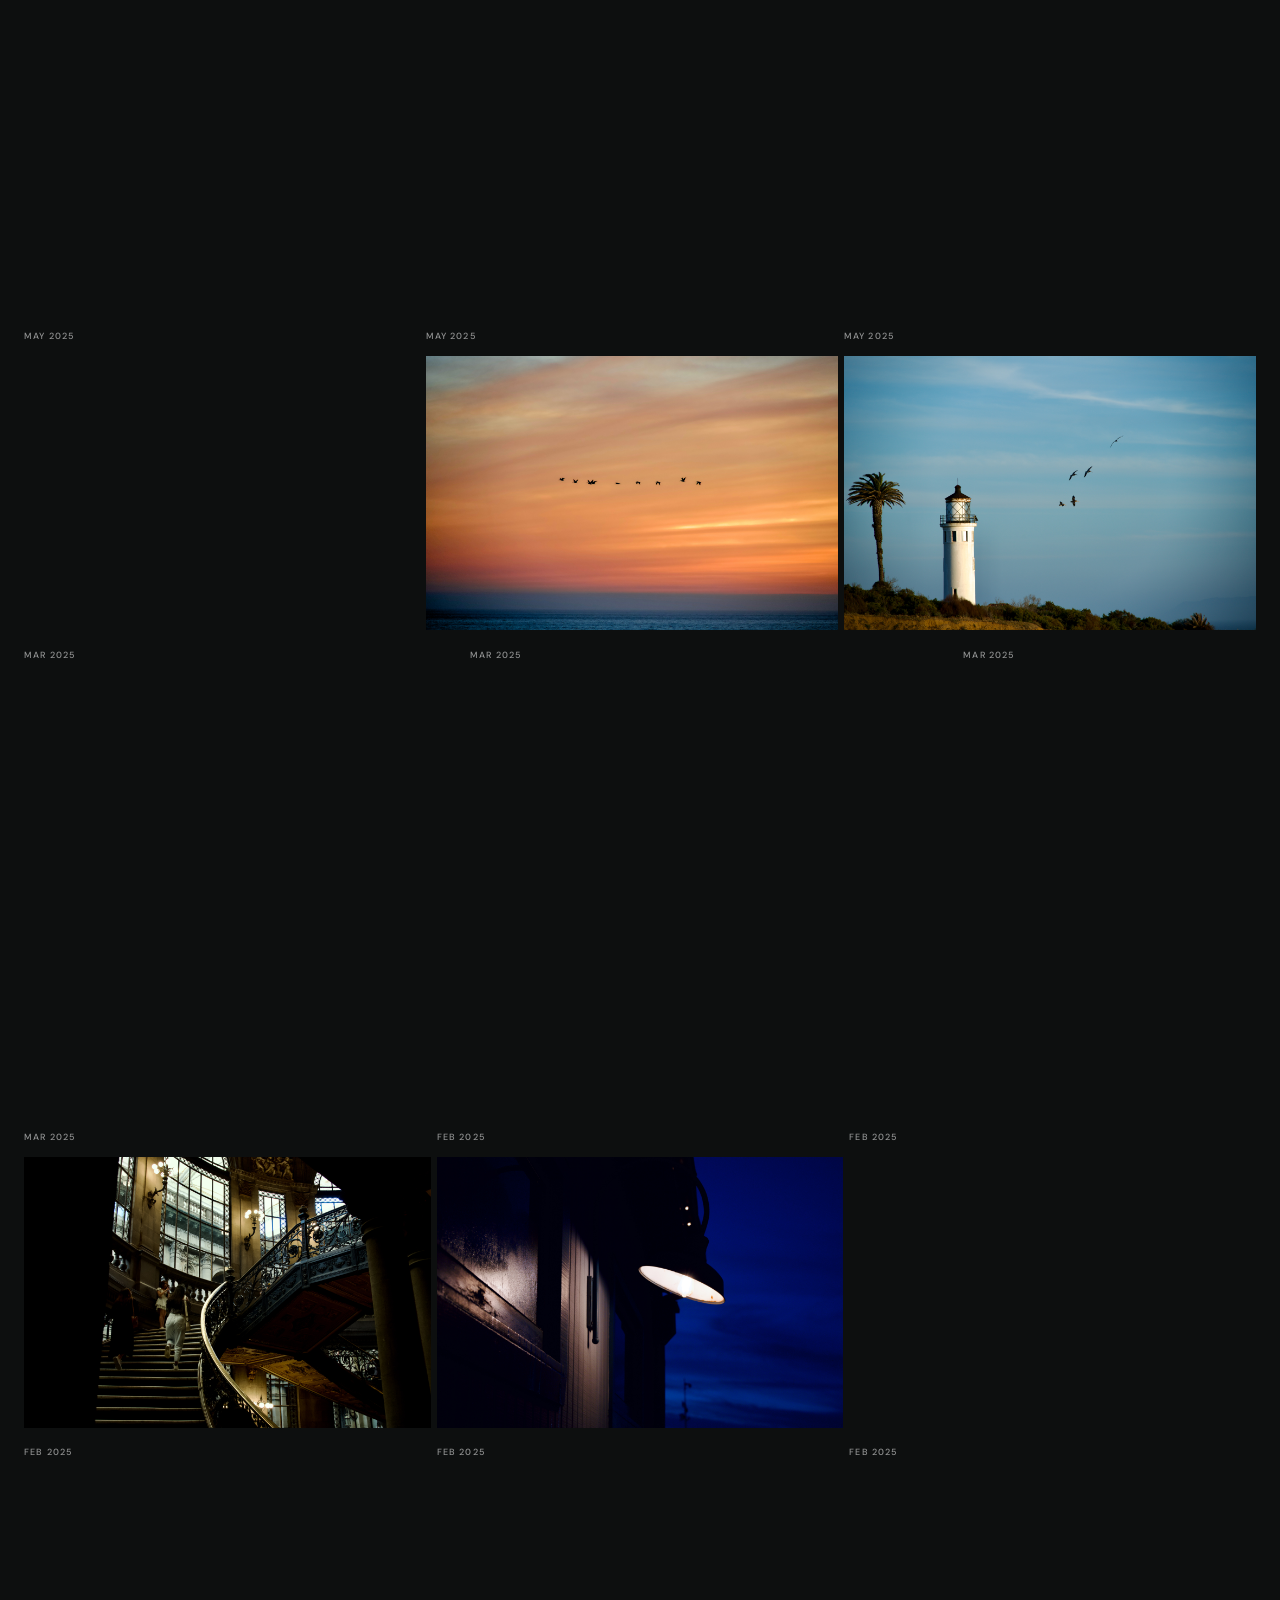
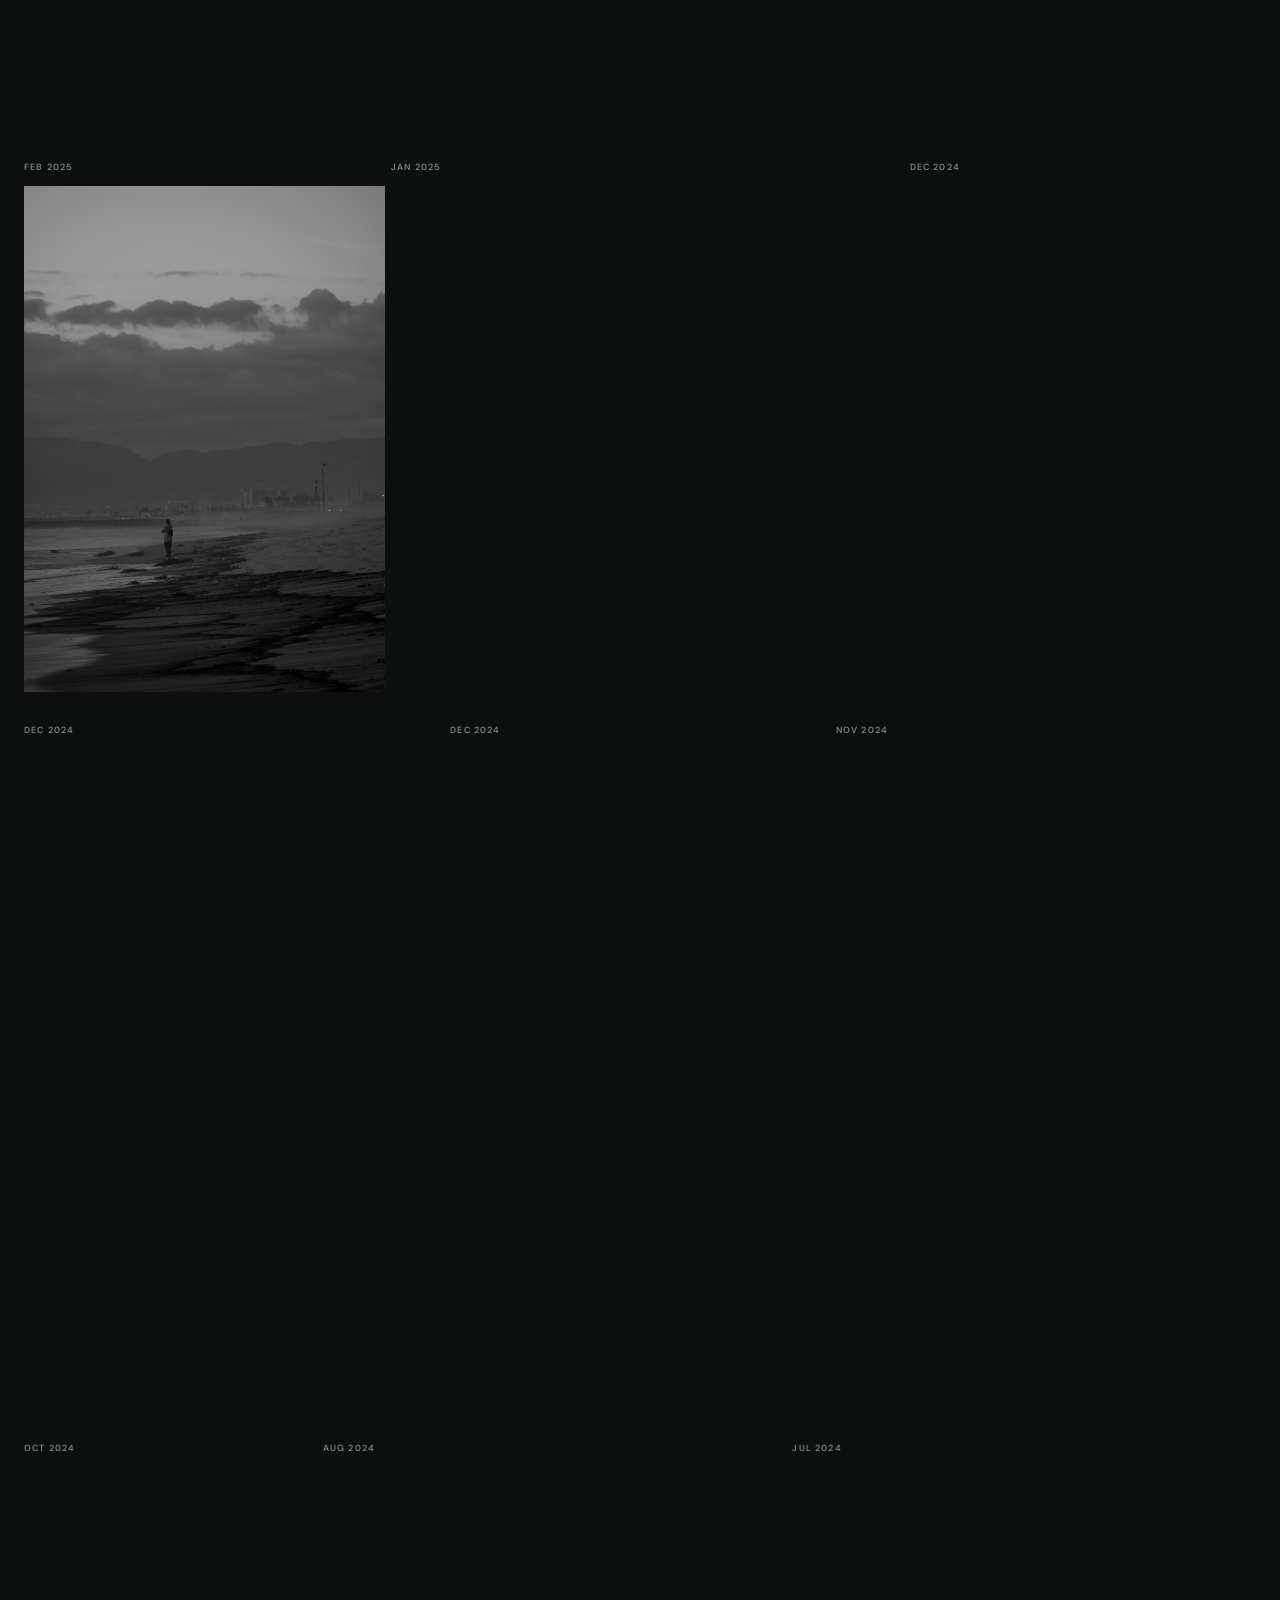
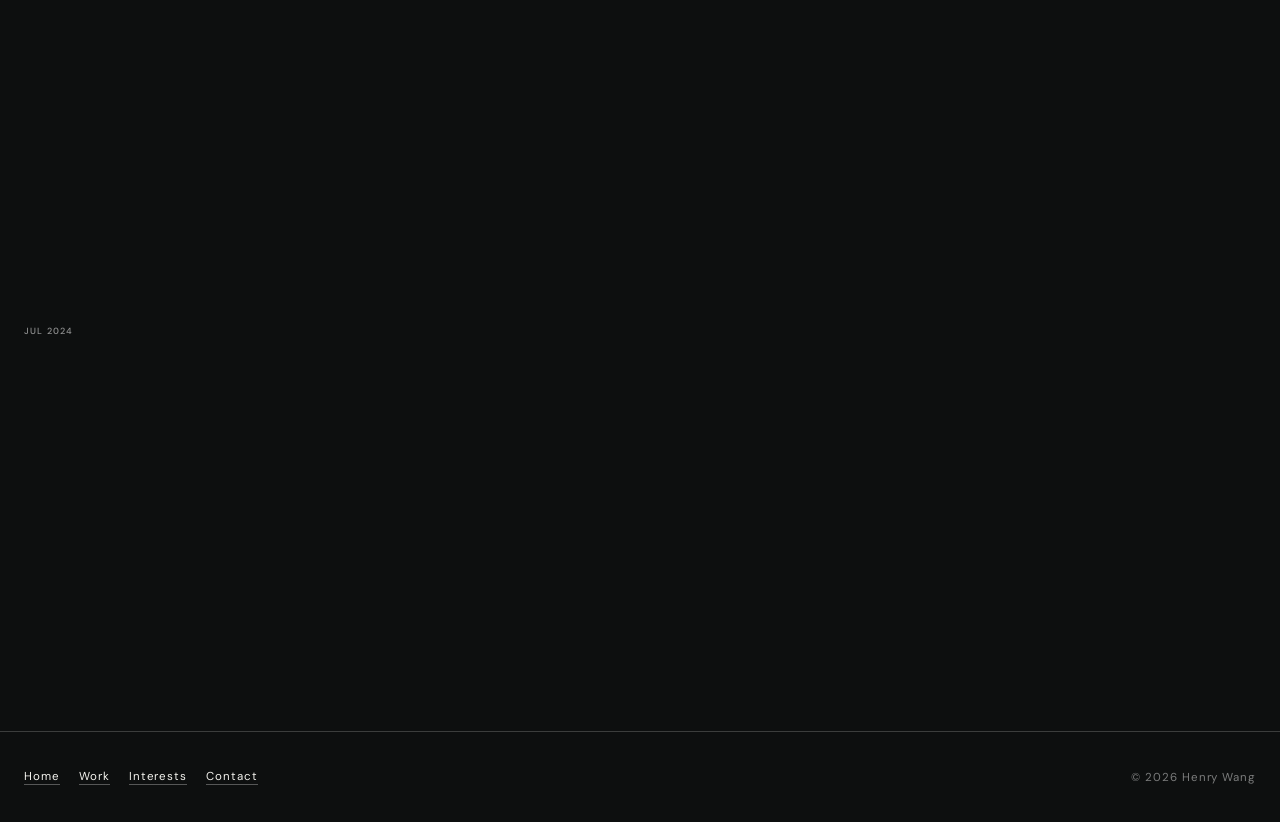
==== commit 180fbc63: "Update gallery title comments and photos" ====
--- a/gallery.html
+++ b/gallery.html
@@ -50,7 +50,9 @@
         .lightbox-information { align-self: center; padding: 1.5rem 0; border-top: 1px solid var(--rule); border-bottom: 1px solid var(--rule); }
         .lightbox-location { margin: 0 0 .75rem; color: var(--cyan); font-size: .72rem; letter-spacing: .11em; line-height: 1.45; text-transform: uppercase; }
         .lightbox-date { margin: 0 0 1.6rem; font-family: var(--serif); font-size: clamp(1.8rem,3vw,2.8rem); font-weight: 300; line-height: 1; }
-        .lightbox-comment { margin: 0 0 1.8rem; padding-left: .85rem; border-left: 1px solid var(--cyan); color: var(--muted); font-family: var(--serif); font-size: 1.02rem; font-style: italic; line-height: 1.55; }
+        .lightbox-comments { margin: 0 0 1.8rem; padding-left: .85rem; border-left: 1px solid var(--cyan); }
+        .lightbox-comments-label { margin: 0; color: var(--quiet); font-size: .68rem; font-weight: 500; letter-spacing: .12em; line-height: 1.4; text-transform: uppercase; }
+        .lightbox-comment { min-height: 1.45em; margin: .5rem 0 0; color: var(--muted); font-family: var(--serif); font-size: 1.02rem; font-style: italic; line-height: 1.55; }
         .technical-list { display: grid; grid-template-columns: auto 1fr; gap: .65rem 1.1rem; margin: 0; color: var(--muted); font-size: .76rem; line-height: 1.45; }
         .technical-list dt { color: var(--quiet); text-transform: uppercase; letter-spacing: .09em; }
         .technical-list dd { margin: 0; color: rgba(255,255,255,.78); }
@@ -132,7 +134,7 @@
         <section class="page-intro gallery-intro" aria-labelledby="gallery-title">
             <div class="container">
                 <p class="editorial-label"><span class="en">Interests · Photography</span><span class="zh hidden">兴趣 · 摄影</span></p>
-                <h1 class="page-title" id="gallery-title"><span class="en">Moments &amp; Places</span><span class="zh hidden">途中与日常</span></h1>
+                <h1 class="page-title" id="gallery-title"><span class="en">摄影集</span><span class="zh hidden">摄影集</span></h1>
                 <blockquote class="gallery-quote">
                     <p class="en">“A photograph is time held still. When we grow old enough to forget how to remember, it will still remember our youth for us.”</p>
                     <p class="zh hidden">“照片是凝固的时间，等我们老到忘了如何回忆，它依然替我们年轻着”</p>
@@ -182,7 +184,10 @@
         <aside class="lightbox-information" aria-live="polite">
             <p class="lightbox-location" id="lightbox-location"></p>
             <p class="lightbox-date" id="lightbox-date"></p>
-            <p class="lightbox-comment" id="lightbox-comment" hidden></p>
+            <section class="lightbox-comments" aria-labelledby="lightbox-comments-label">
+                <p class="lightbox-comments-label" id="lightbox-comments-label"><span class="en">Comments</span><span class="zh hidden">备注</span></p>
+                <p class="lightbox-comment" id="lightbox-comment"></p>
+            </section>
             <dl class="technical-list" id="technical-list"></dl>
         </aside>
         <button type="button" class="lightbox-button lightbox-next" data-lightbox-direction="1" aria-label="Next photograph">›</button>
@@ -403,7 +408,6 @@
             lightboxLocation.hidden = !location;
             lightboxDate.textContent = fullDateText(photo);
             lightboxComment.textContent = comment;
-            lightboxComment.hidden = !comment;
             technicalList.innerHTML = technicalRows(photo).map(([label, value]) => `<dt>${escapeHTML(label)}</dt><dd>${escapeHTML(value)}</dd>`).join('');
             lightboxCounter.textContent = `${lightboxIndex + 1} / ${visible.length}`;
             renderFilmstrip(visible);
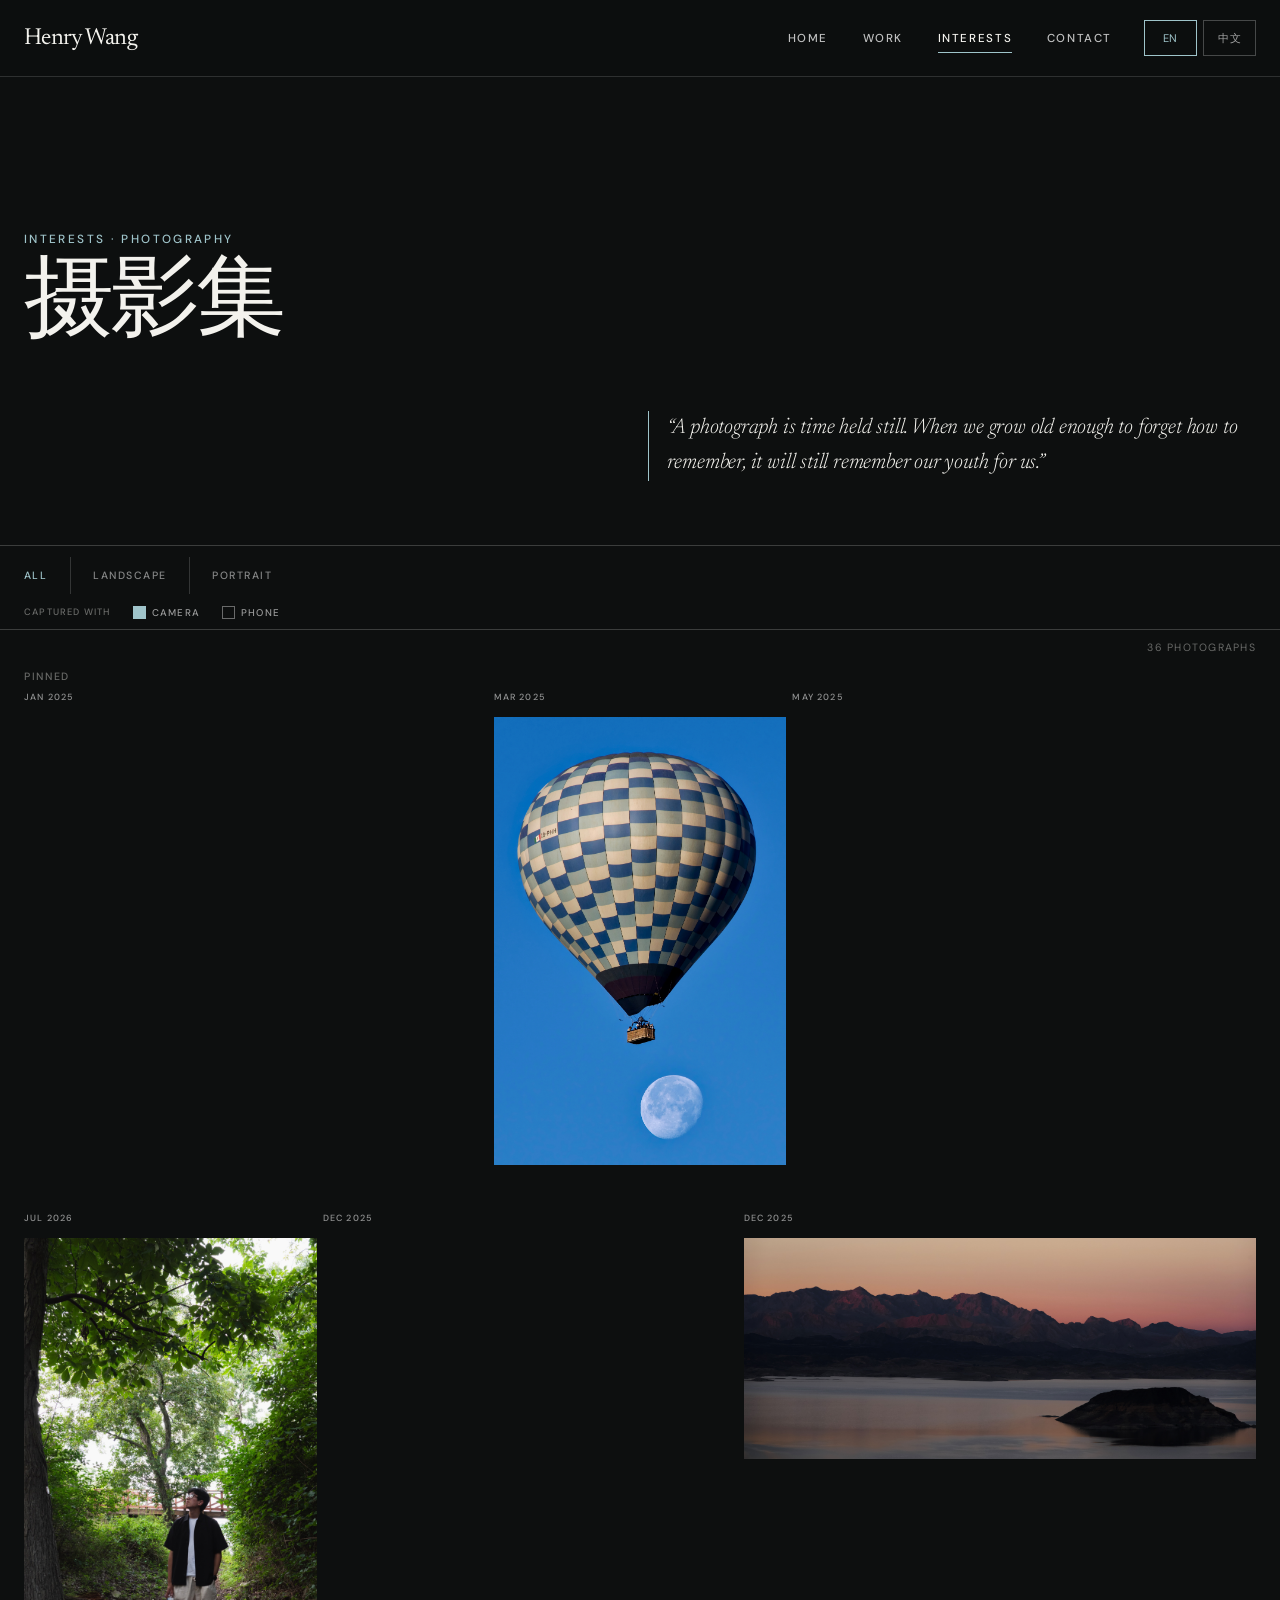
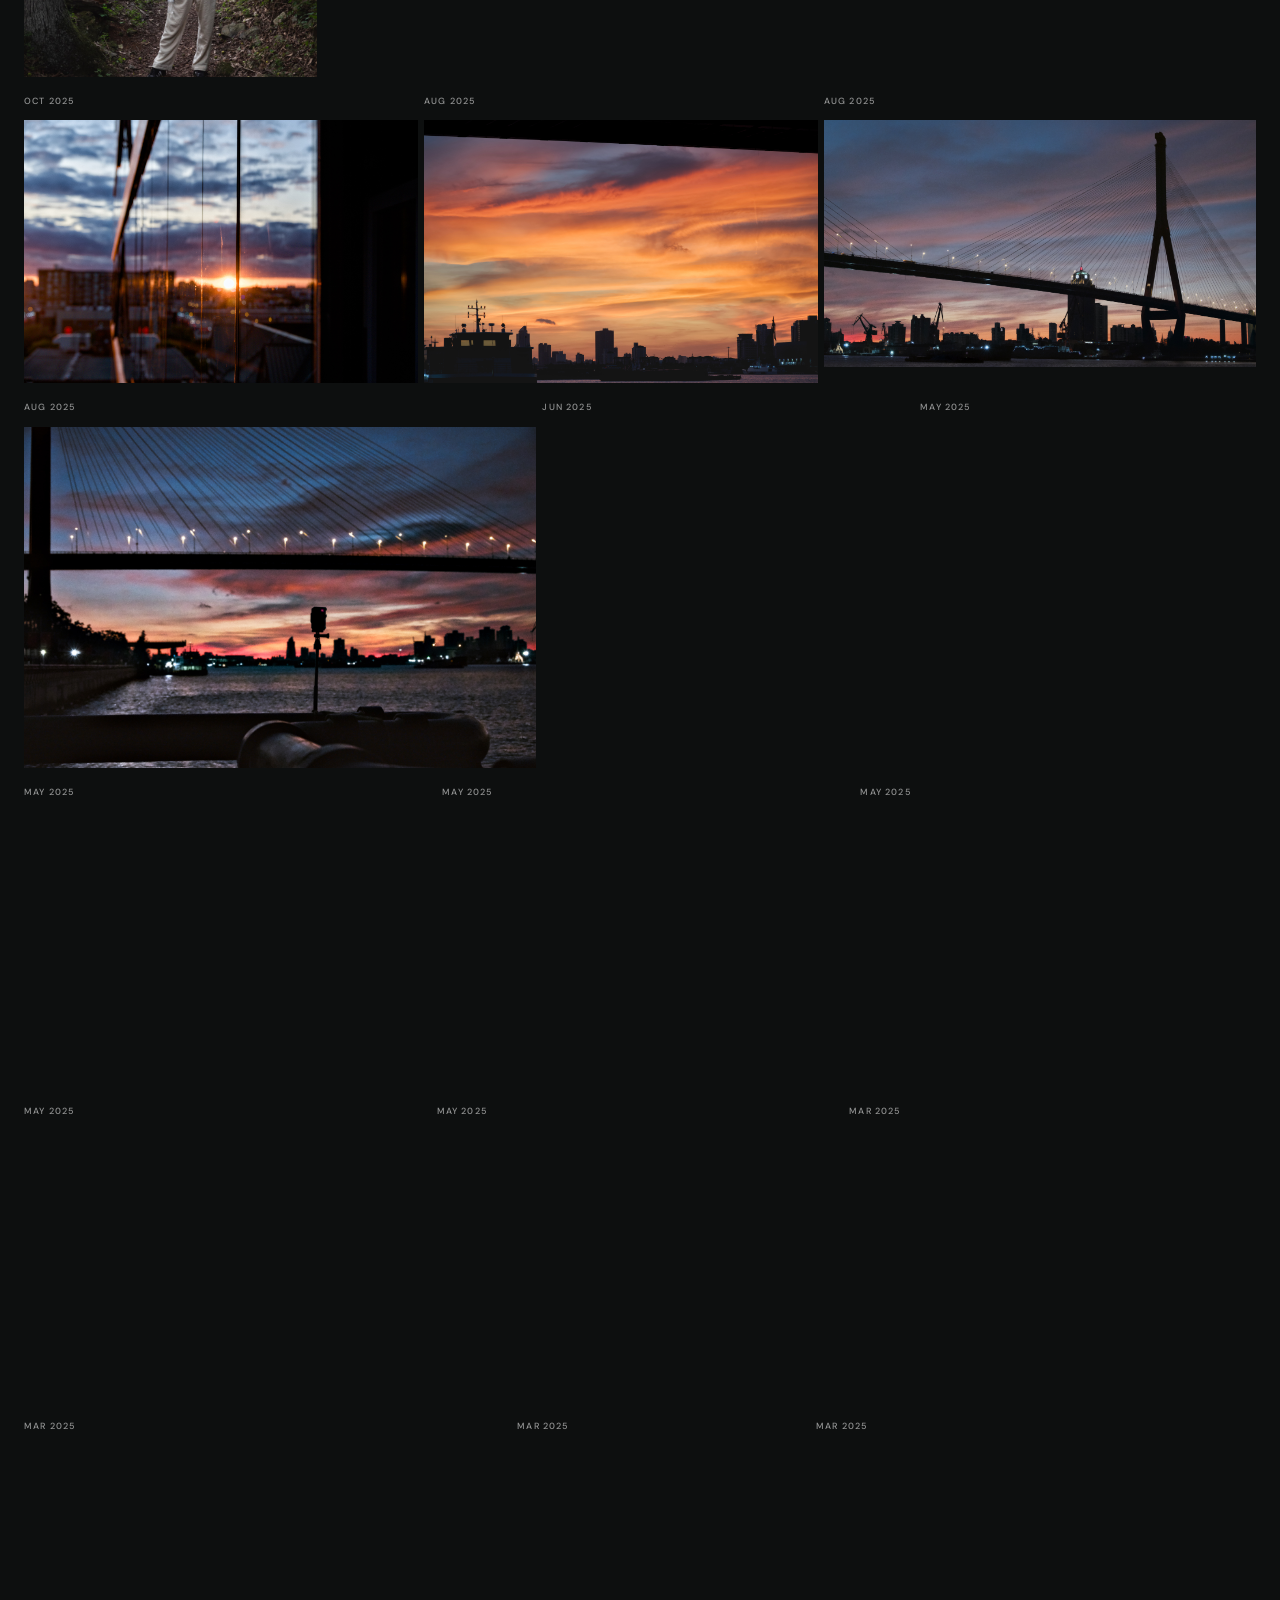
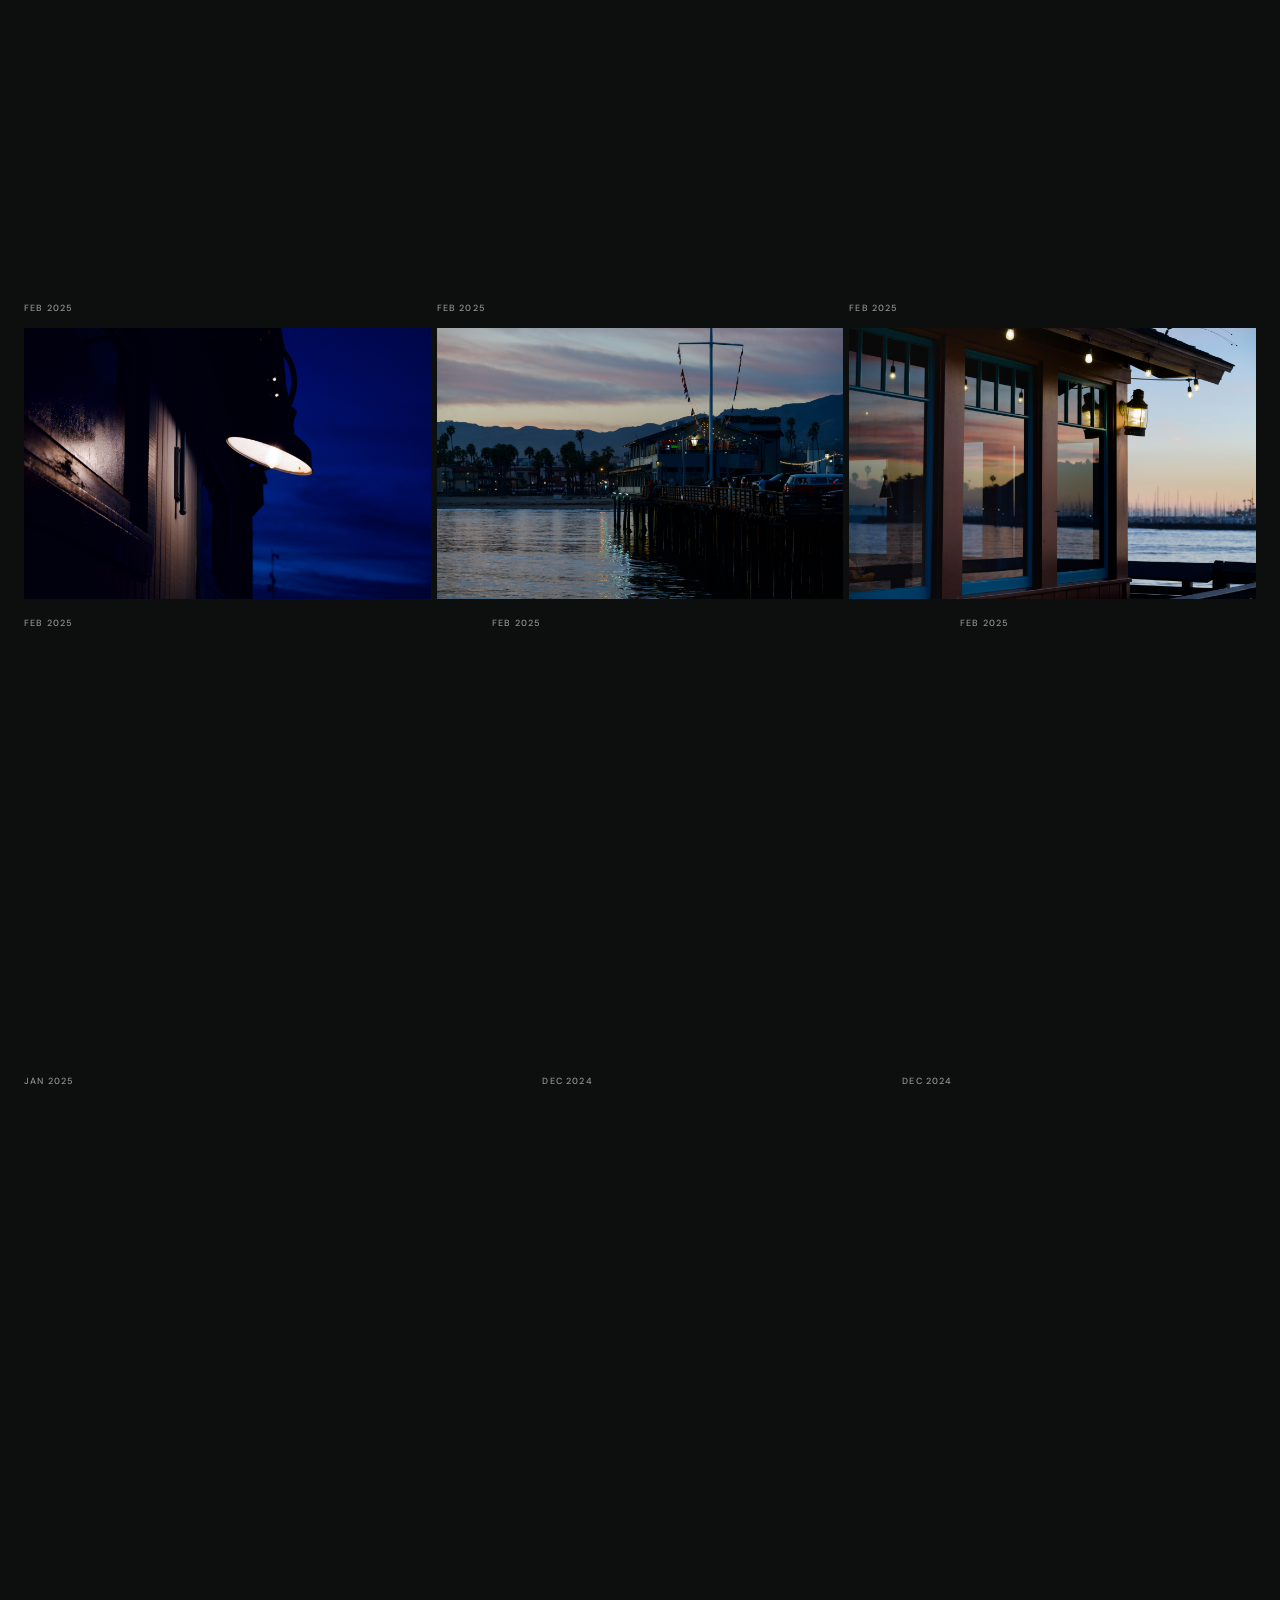
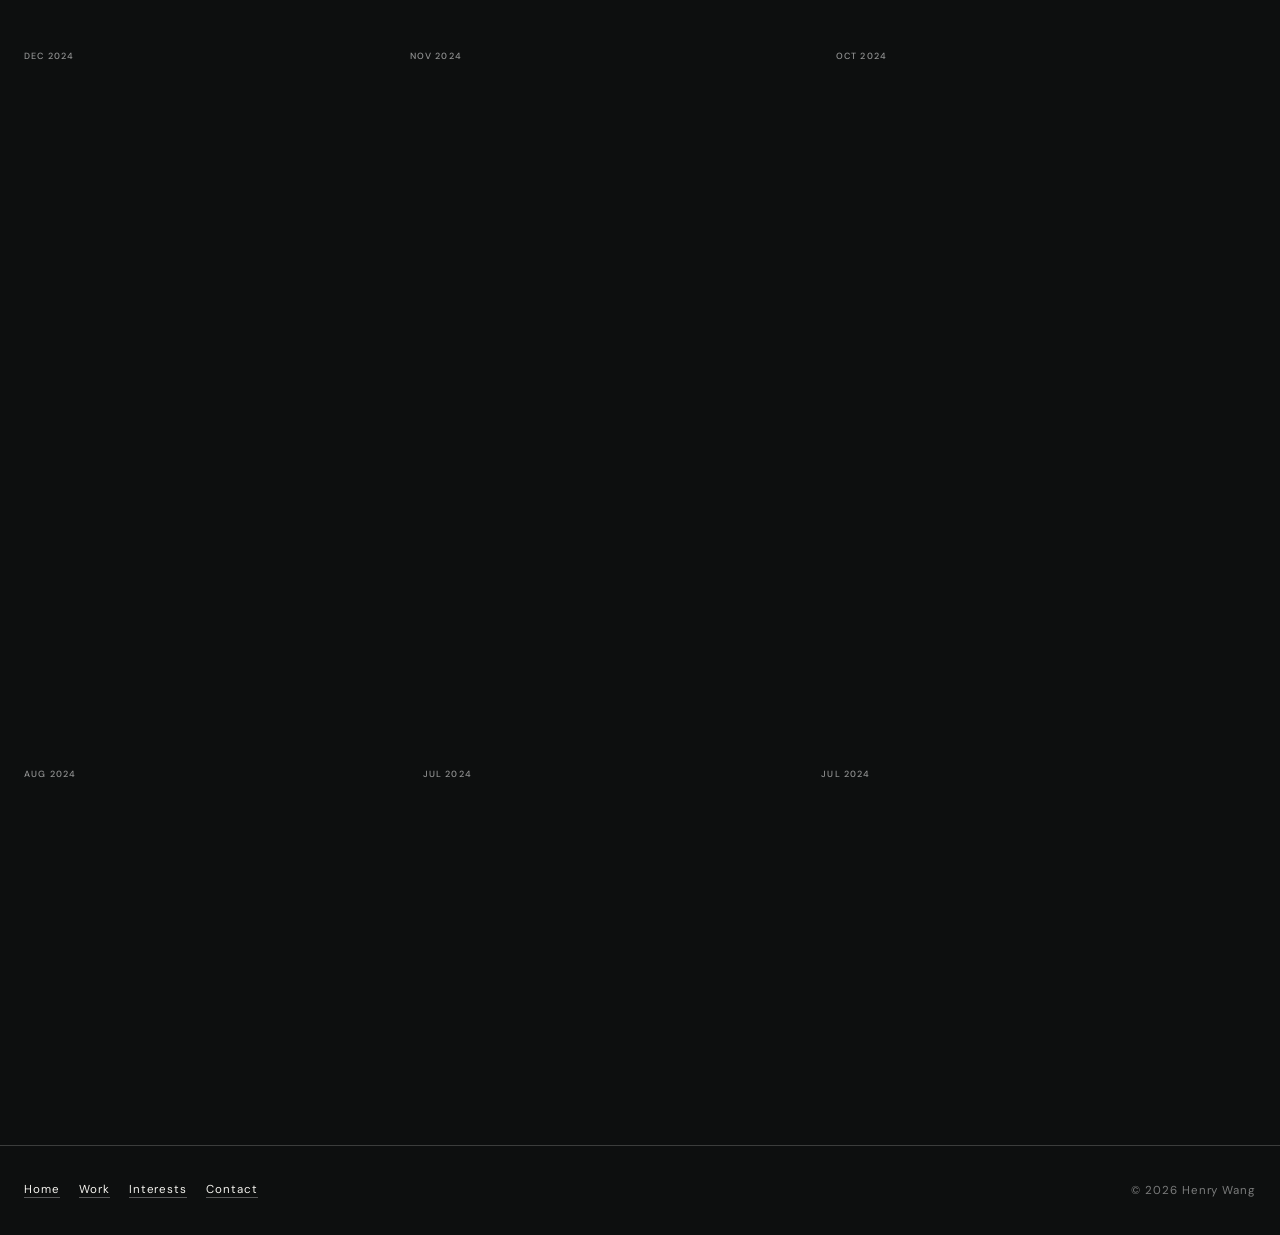
==== commit 7bbfdd77: "Add camera and phone gallery filters" ====
--- a/gallery.html
+++ b/gallery.html
@@ -17,7 +17,7 @@
         .gallery-quote footer { display: grid; gap: .25rem; margin-top: 1rem; color: var(--quiet); font-size: .7rem; font-style: normal; letter-spacing: .08em; }
         .gallery-quote cite { color: rgba(255,255,255,.7); font-style: normal; }
         .quote-note { color: var(--quiet); }
-        .gallery-controls { padding: .7rem 0; border-bottom: 1px solid var(--rule); }
+        .gallery-controls { padding: .7rem 0 .65rem; border-bottom: 1px solid var(--rule); }
         .filter-row { display: flex; align-items: center; overflow-x: auto; scrollbar-width: none; }
         .filter-row::-webkit-scrollbar { display: none; }
         .filter-button { position: relative; flex: 0 0 auto; min-height: 2.35rem; padding: .35rem clamp(.75rem,2vw,1.4rem); border: 0; border-right: 1px solid rgba(255,255,255,.16); border-radius: 0; background: transparent; color: rgba(255,255,255,.5); font-size: .66rem; font-weight: 500; letter-spacing: .14em; text-transform: uppercase; white-space: nowrap; cursor: pointer; }
@@ -27,6 +27,13 @@
         .filter-button.is-active { color: var(--cyan); }
         .filter-button.is-active::after { content: ""; position: absolute; left: clamp(.75rem,2vw,1.4rem); right: clamp(.75rem,2vw,1.4rem); bottom: -.72rem; height: 1px; background: var(--cyan); pointer-events: none; }
         .filter-button:first-child.is-active::after { left: 0; }
+        .capture-filter-row { display: flex; align-items: center; gap: clamp(.85rem,2vw,1.4rem); padding-top: .72rem; }
+        .capture-filter-label { color: var(--quiet); font-size: .58rem; font-weight: 500; letter-spacing: .13em; text-transform: uppercase; }
+        .capture-filter-option { display: inline-flex; align-items: center; gap: .42rem; color: rgba(255,255,255,.58); font-size: .61rem; font-weight: 500; letter-spacing: .11em; text-transform: uppercase; cursor: pointer; }
+        .capture-filter-option:hover { color: var(--off-white); }
+        .capture-filter-option input { appearance: none; width: .78rem; height: .78rem; margin: 0; border: 1px solid rgba(255,255,255,.38); border-radius: 0; background: transparent; cursor: pointer; }
+        .capture-filter-option input:checked { border-color: var(--cyan); background: var(--cyan); box-shadow: inset 0 0 0 2px var(--charcoal); }
+        .capture-filter-option input:focus-visible { outline: 1px solid var(--off-white); outline-offset: 3px; }
         .gallery-meta { display: flex; justify-content: flex-end; padding: .7rem 0 1rem; color: var(--quiet); font-size: .66rem; letter-spacing: .12em; text-transform: uppercase; }
         .gallery-pinned { margin: 0 0 clamp(1.75rem,4vw,3rem); }
         .gallery-pinned-heading { margin: 0 0 .55rem; color: var(--quiet); font-size: .66rem; font-weight: 500; letter-spacing: .16em; text-transform: uppercase; }
@@ -82,6 +89,7 @@
             .filter-button { padding-inline: .75rem; }
             .filter-button.is-active::after { left: .75rem; right: .75rem; }
             .filter-button:first-child.is-active::after { left: 0; }
+            .capture-filter-row { flex-wrap: wrap; row-gap: .55rem; }
             .gallery-pinned-grid, .gallery-row { gap: 4px; }
             .gallery-chronology { gap: .72rem; }
             .gallery-photo-label { min-height: 1.05rem; margin-bottom: .2rem; font-size: .46rem; letter-spacing: .08em; }
@@ -153,6 +161,17 @@
                 <button type="button" class="filter-button" data-filter="landscape" aria-pressed="false"><span class="en">Landscape</span><span class="zh hidden">横幅</span></button>
                 <button type="button" class="filter-button" data-filter="portrait" aria-pressed="false"><span class="en">Portrait</span><span class="zh hidden">竖幅</span></button>
             </div>
+            <div class="container capture-filter-row" role="group" aria-label="Filter photographs by capture device">
+                <span class="capture-filter-label"><span class="en">Captured with</span><span class="zh hidden">拍摄设备</span></span>
+                <label class="capture-filter-option">
+                    <input type="checkbox" data-capture-filter="camera" checked>
+                    <span class="en">Camera</span><span class="zh hidden">相机</span>
+                </label>
+                <label class="capture-filter-option">
+                    <input type="checkbox" data-capture-filter="phone">
+                    <span class="en">Phone</span><span class="zh hidden">手机</span>
+                </label>
+            </div>
         </section>
 
         <section class="container" aria-label="Photography collection">
@@ -211,6 +230,8 @@
         const mobileMenuButton = document.querySelector('.mobile-menu-button');
         const mobileNavigation = document.getElementById('mobile-navigation');
         const filterButtons = Array.from(document.querySelectorAll('[data-filter]'));
+        const captureFilterInputs = Array.from(document.querySelectorAll('[data-capture-filter]'));
+        const captureFilterRow = document.querySelector('.capture-filter-row');
         const galleryPinned = document.getElementById('gallery-pinned');
         const galleryPinnedGrid = document.getElementById('gallery-pinned-grid');
         const galleryChronology = document.getElementById('gallery-chronology');
@@ -228,6 +249,7 @@
         const lightboxDirectionButtons = Array.from(document.querySelectorAll('[data-lightbox-direction]'));
         let currentLanguage = localStorage.getItem('henry-site-language') === 'zh' ? 'zh' : 'en';
         let activeFilter = 'all';
+        let activeCaptureFilters = new Set(captureFilterInputs.filter(input => input.checked).map(input => input.dataset.captureFilter));
         let lightboxIndex = 0;
         let lastFocusedElement = null;
         const naturalRatioBySource = new Map();
@@ -249,7 +271,11 @@
             return naturalRatioBySource.get(photo.src) || 1;
         };
         const orientationFor = photo => photoRatio(photo) < GALLERY_CONFIG.ORIENTATION_SPLIT ? 'portrait' : 'landscape';
-        const filteredPhotos = () => chronologicalPhotos.filter(photo => activeFilter === 'all' || orientationFor(photo) === activeFilter);
+        const captureTypeFor = photo => /iphone|pixel|galaxy|smartphone/i.test(photo.camera || '') ? 'phone' : 'camera';
+        const filteredPhotos = () => chronologicalPhotos.filter(photo =>
+            (activeFilter === 'all' || orientationFor(photo) === activeFilter) &&
+            activeCaptureFilters.has(captureTypeFor(photo))
+        );
         const photosPerRow = () => activeFilter === 'portrait' ? GALLERY_CONFIG.PORTRAIT_PHOTOS_PER_ROW : GALLERY_CONFIG.PHOTOS_PER_ROW;
         const locationText = photo => photo.location?.[currentLanguage] || (currentLanguage === 'zh' ? '某处' : 'Somewhere');
         const commentText = photo => photo.comment?.[currentLanguage] || '';
@@ -440,6 +466,11 @@
             if (!lightbox.hidden) closeLightbox();
             renderGallery();
         };
+        const applyCaptureFilters = () => {
+            activeCaptureFilters = new Set(captureFilterInputs.filter(input => input.checked).map(input => input.dataset.captureFilter));
+            if (!lightbox.hidden) closeLightbox();
+            renderGallery();
+        };
 
         const setLanguage = language => {
             currentLanguage = language;
@@ -458,6 +489,7 @@
             lightboxCloseButton.setAttribute('aria-label', language === 'zh' ? '关闭照片查看器' : 'Close photograph viewer');
             lightboxDirectionButtons[0].setAttribute('aria-label', language === 'zh' ? '上一张照片' : 'Previous photograph');
             lightboxDirectionButtons[1].setAttribute('aria-label', language === 'zh' ? '下一张照片' : 'Next photograph');
+            captureFilterRow.setAttribute('aria-label', language === 'zh' ? '按拍摄设备筛选照片' : 'Filter photographs by capture device');
             mobileNavigation.classList.remove('is-open');
             mobileMenuButton.setAttribute('aria-expanded', 'false');
             renderGallery();
@@ -474,6 +506,7 @@
             mobileMenuButton.setAttribute('aria-expanded', 'false');
         }));
         filterButtons.forEach(button => button.addEventListener('click', () => applyFilter(button.dataset.filter)));
+        captureFilterInputs.forEach(input => input.addEventListener('change', applyCaptureFilters));
         lightboxCloseButton.addEventListener('click', closeLightbox);
         lightboxDirectionButtons.forEach(button => button.addEventListener('click', () => stepLightbox(Number(button.dataset.lightboxDirection))));
         lightbox.addEventListener('click', event => { if (event.target === lightbox) closeLightbox(); });
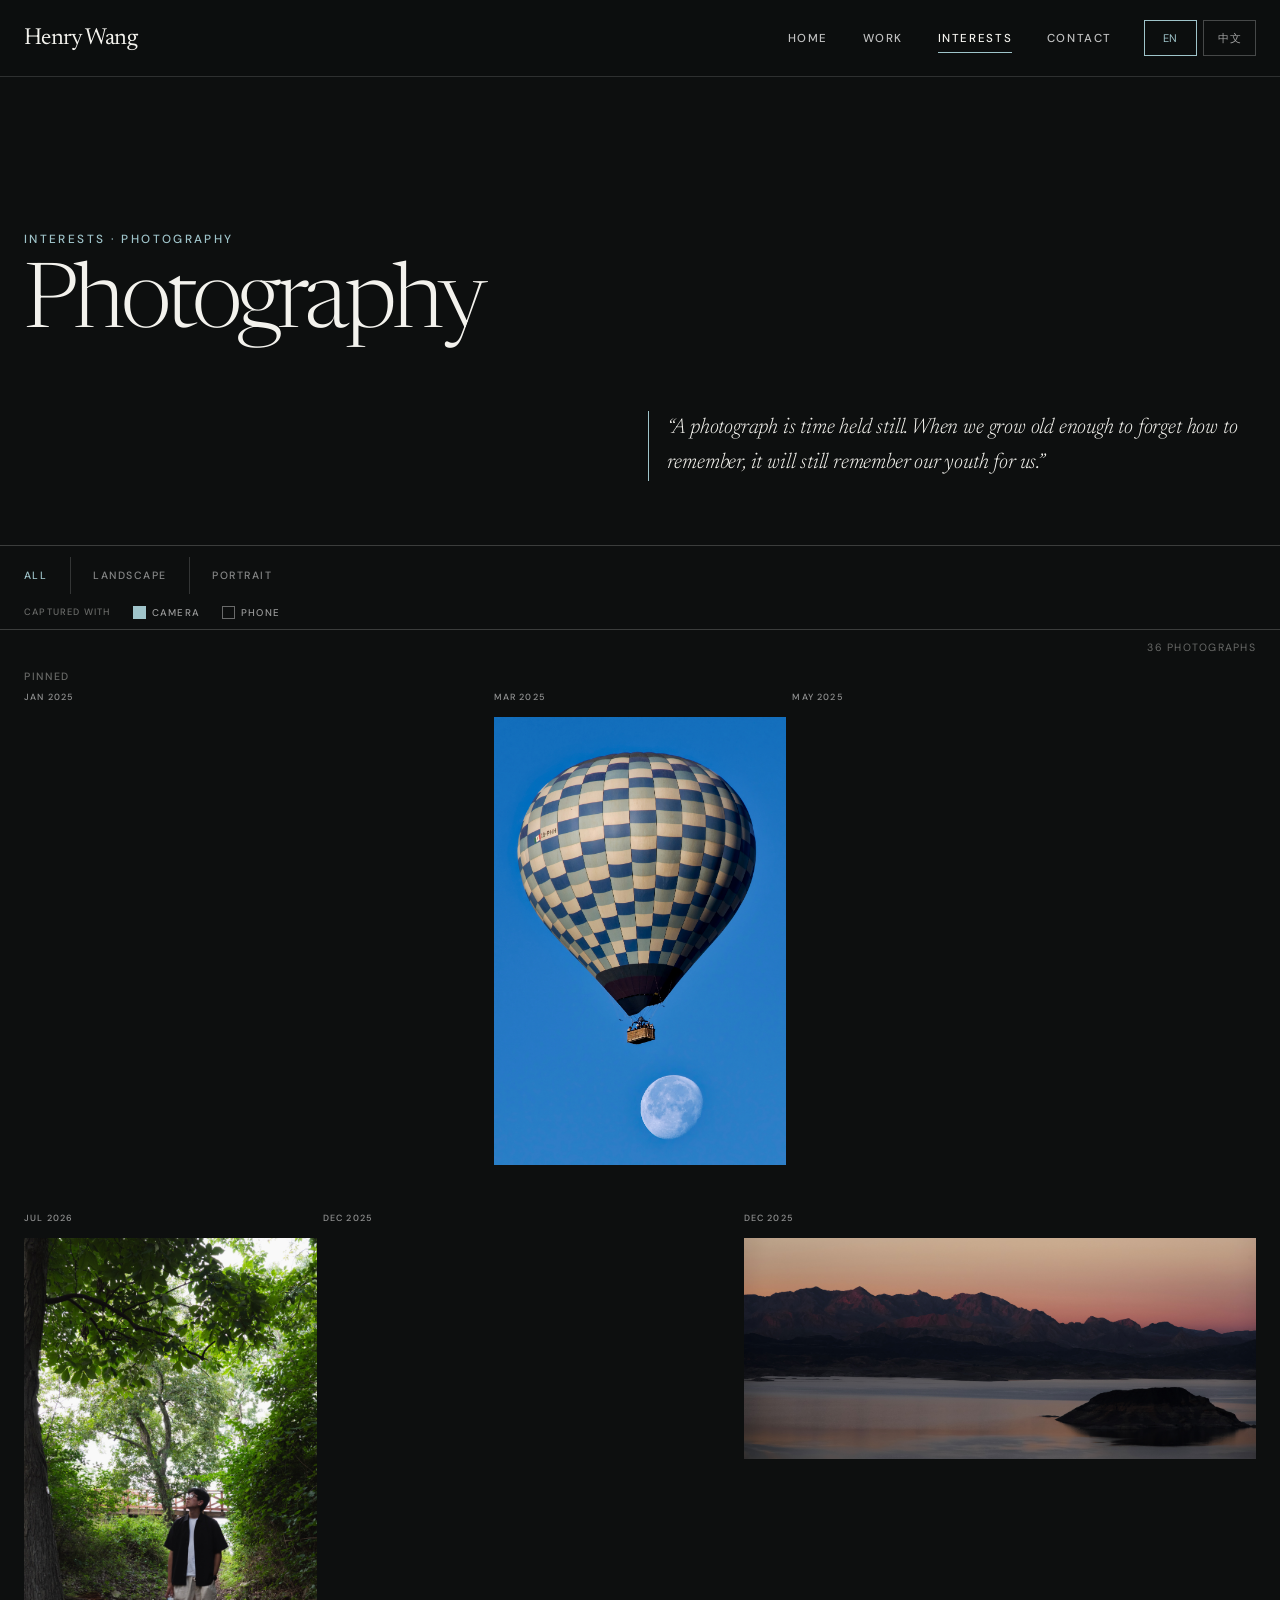
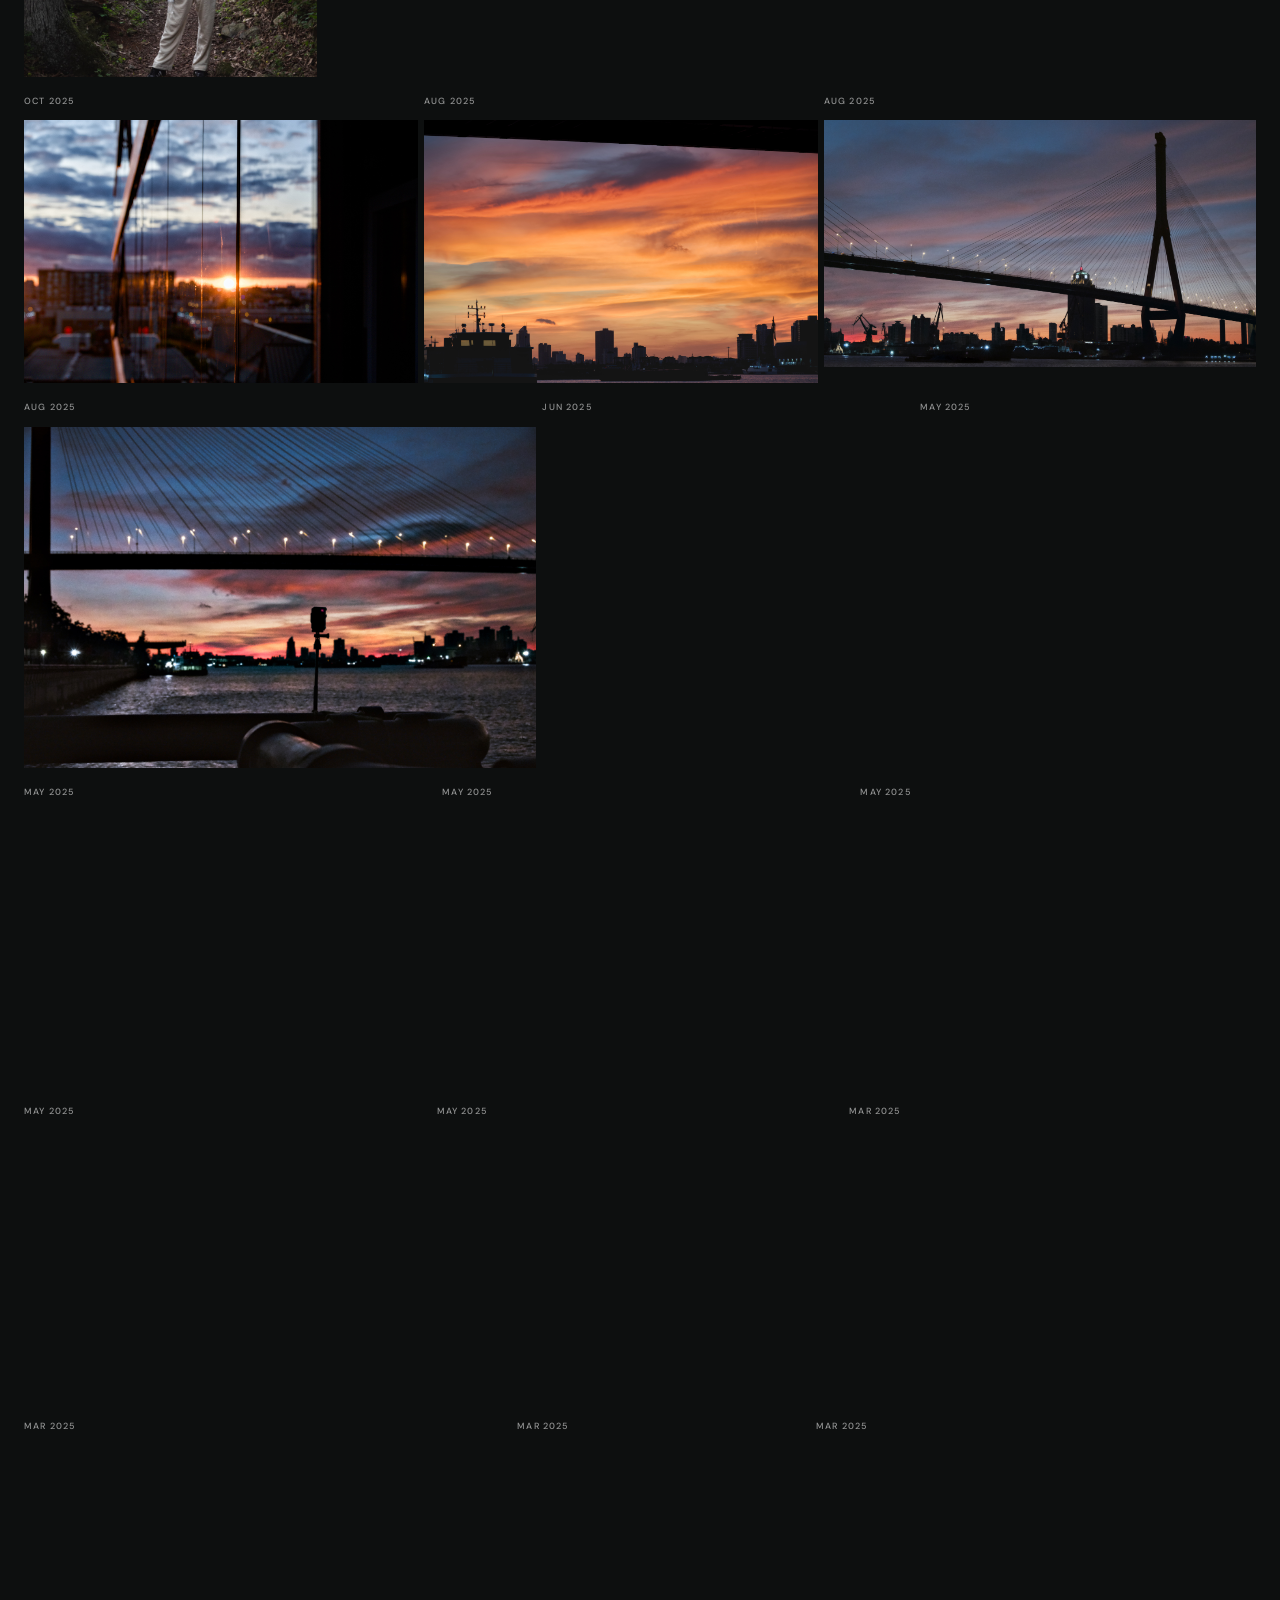
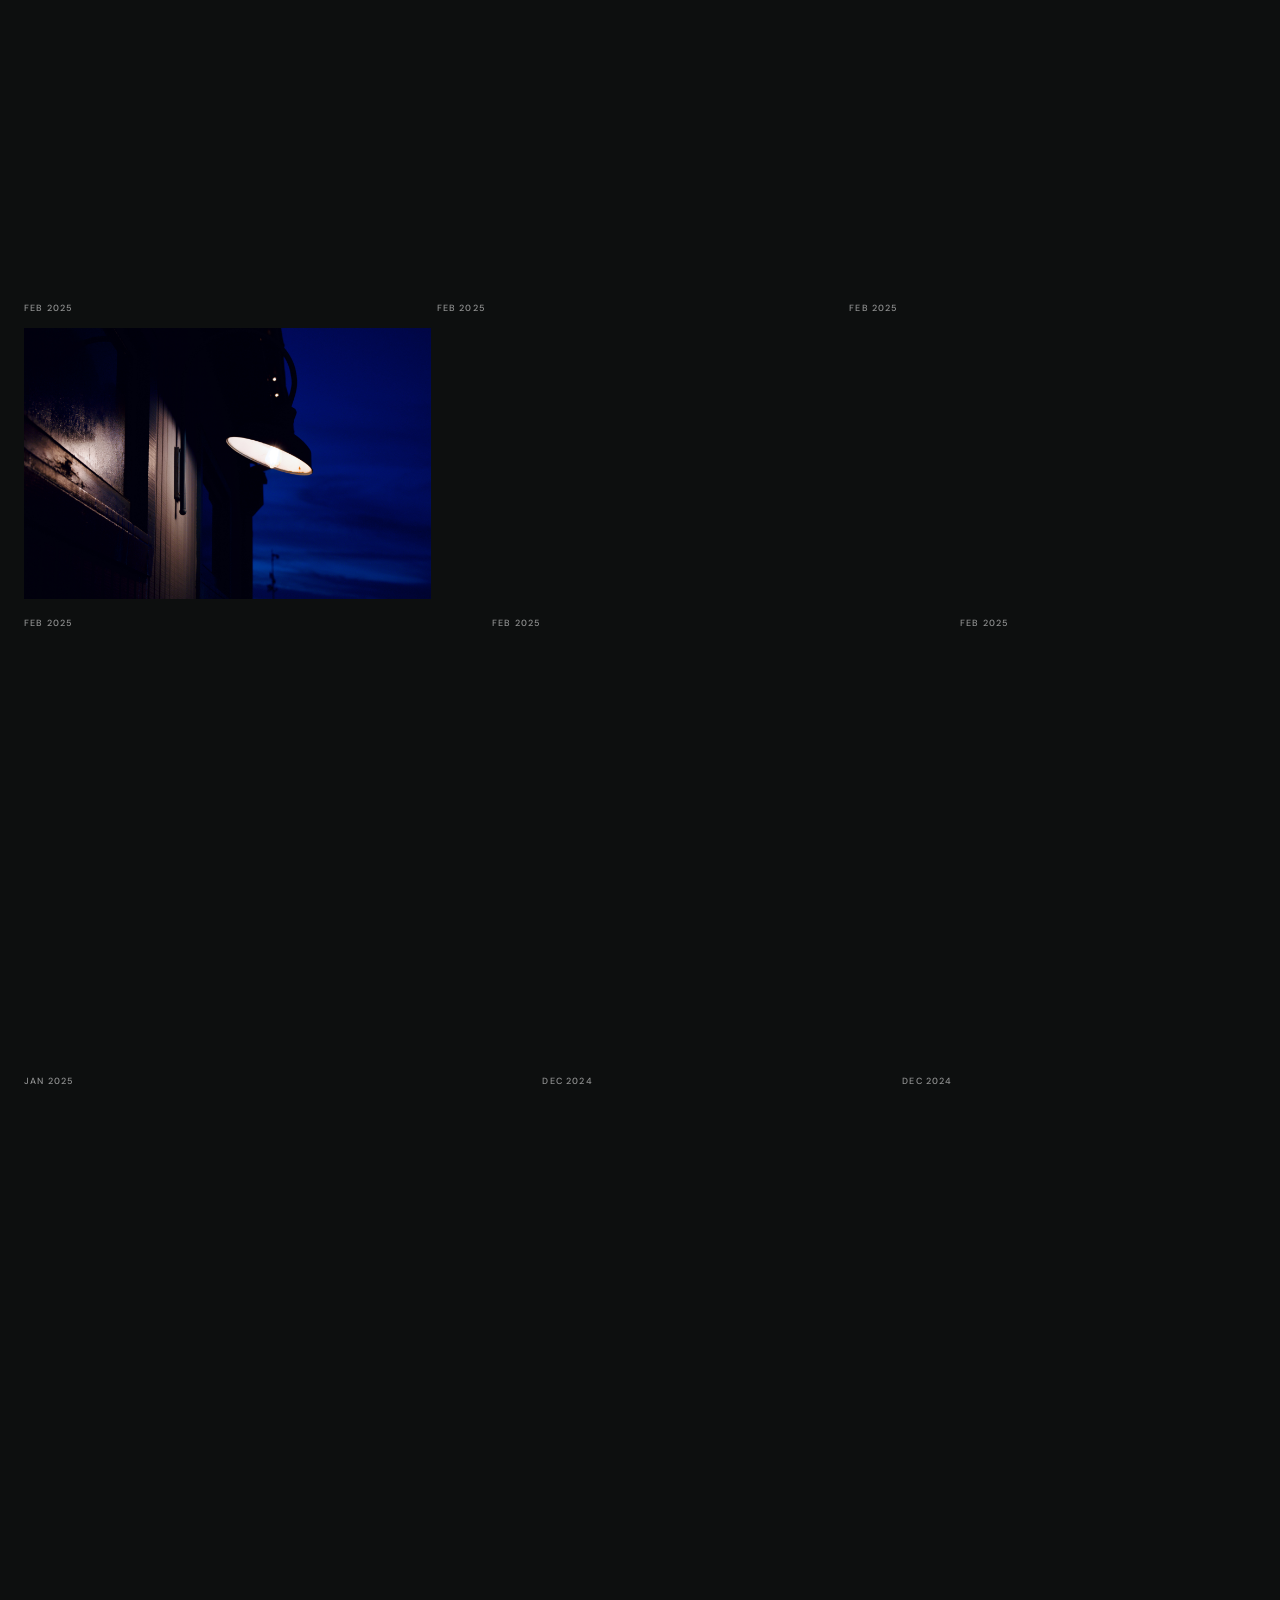
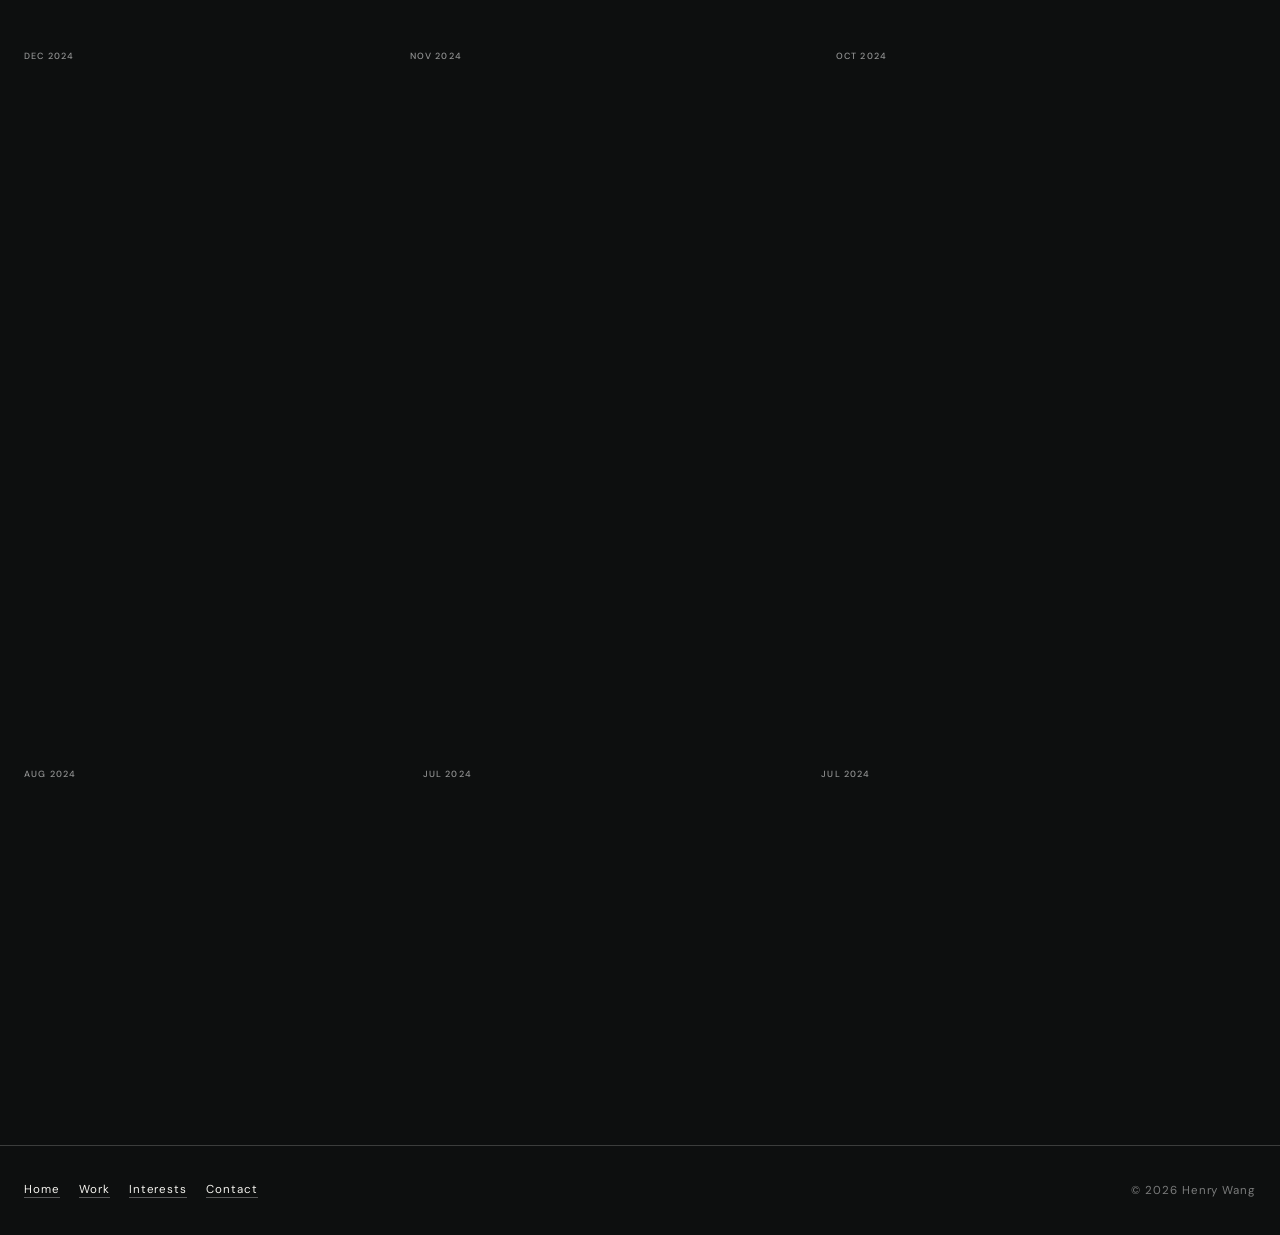
==== commit be09392c: "Correct English gallery title" ====
--- a/gallery.html
+++ b/gallery.html
@@ -142,7 +142,7 @@
         <section class="page-intro gallery-intro" aria-labelledby="gallery-title">
             <div class="container">
                 <p class="editorial-label"><span class="en">Interests · Photography</span><span class="zh hidden">兴趣 · 摄影</span></p>
-                <h1 class="page-title" id="gallery-title"><span class="en">摄影集</span><span class="zh hidden">摄影集</span></h1>
+                <h1 class="page-title" id="gallery-title"><span class="en">Photography</span><span class="zh hidden">摄影集</span></h1>
                 <blockquote class="gallery-quote">
                     <p class="en">“A photograph is time held still. When we grow old enough to forget how to remember, it will still remember our youth for us.”</p>
                     <p class="zh hidden">“照片是凝固的时间，等我们老到忘了如何回忆，它依然替我们年轻着”</p>
